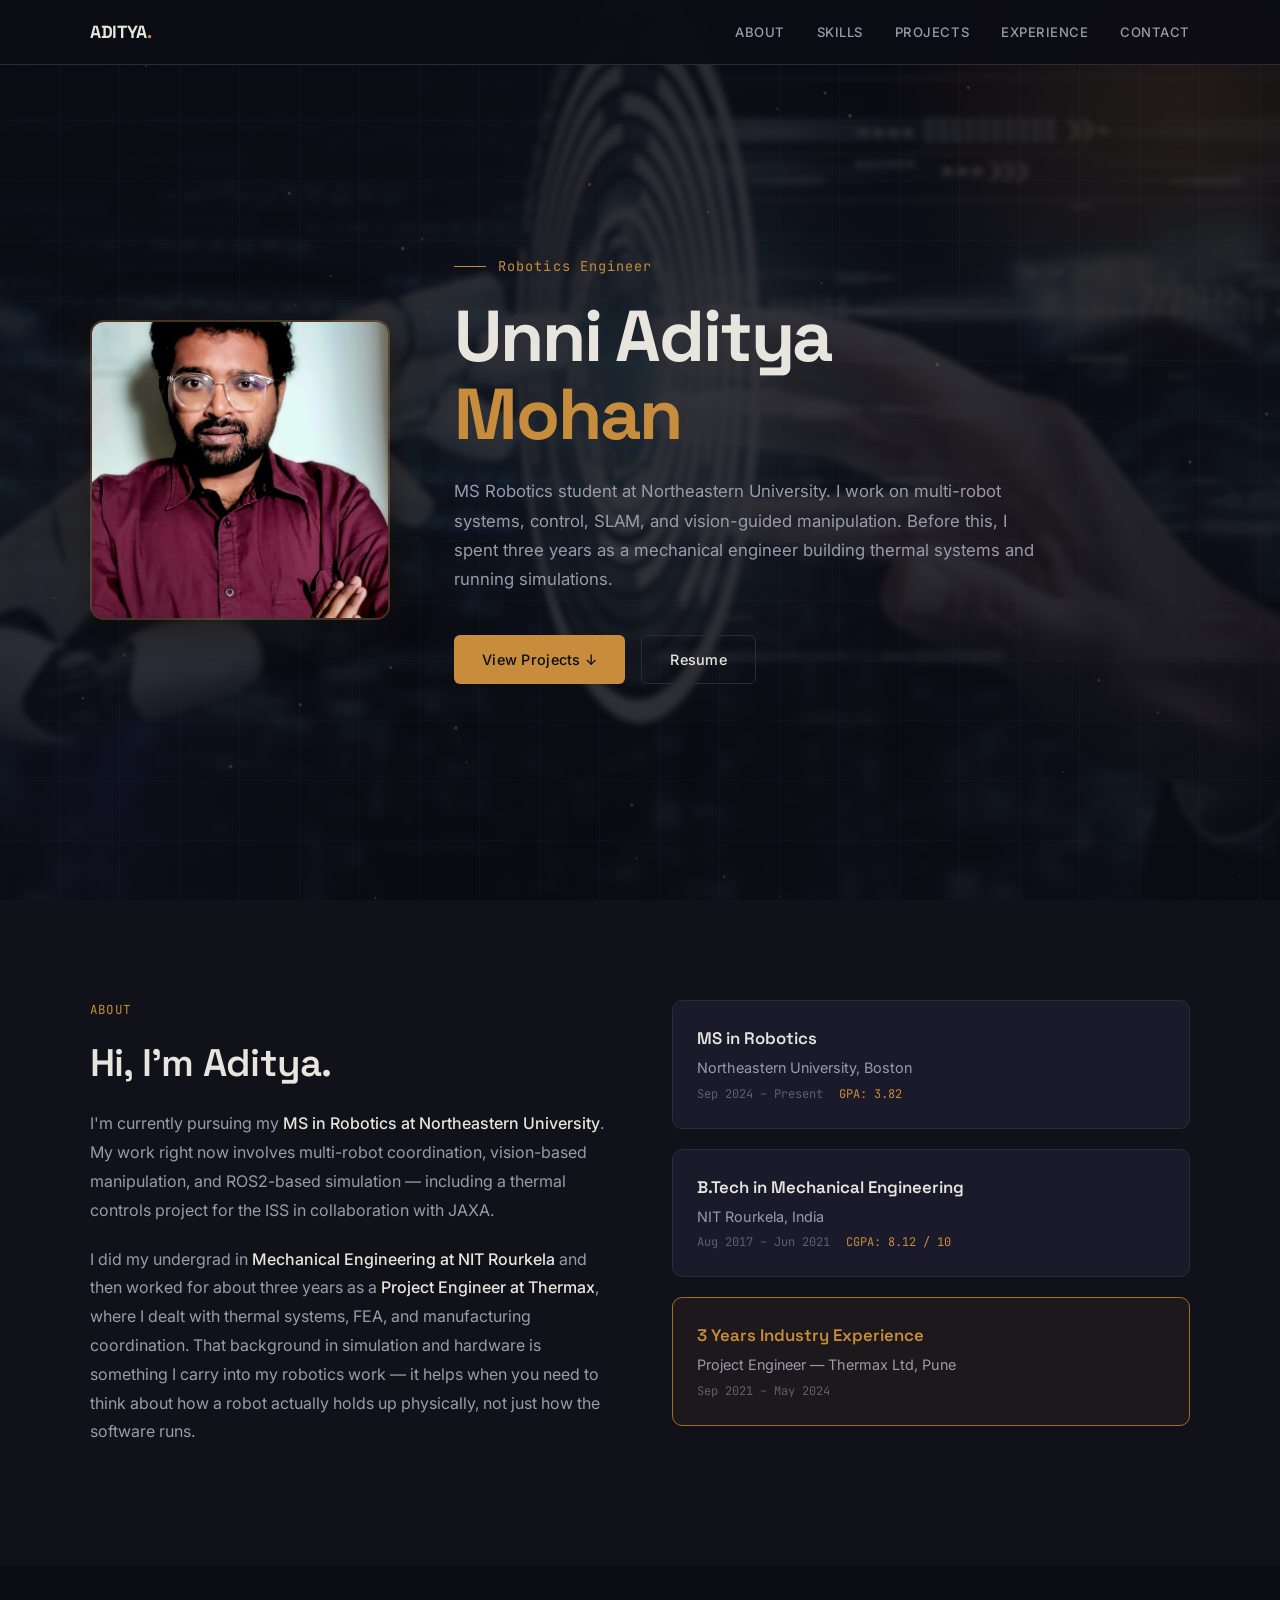
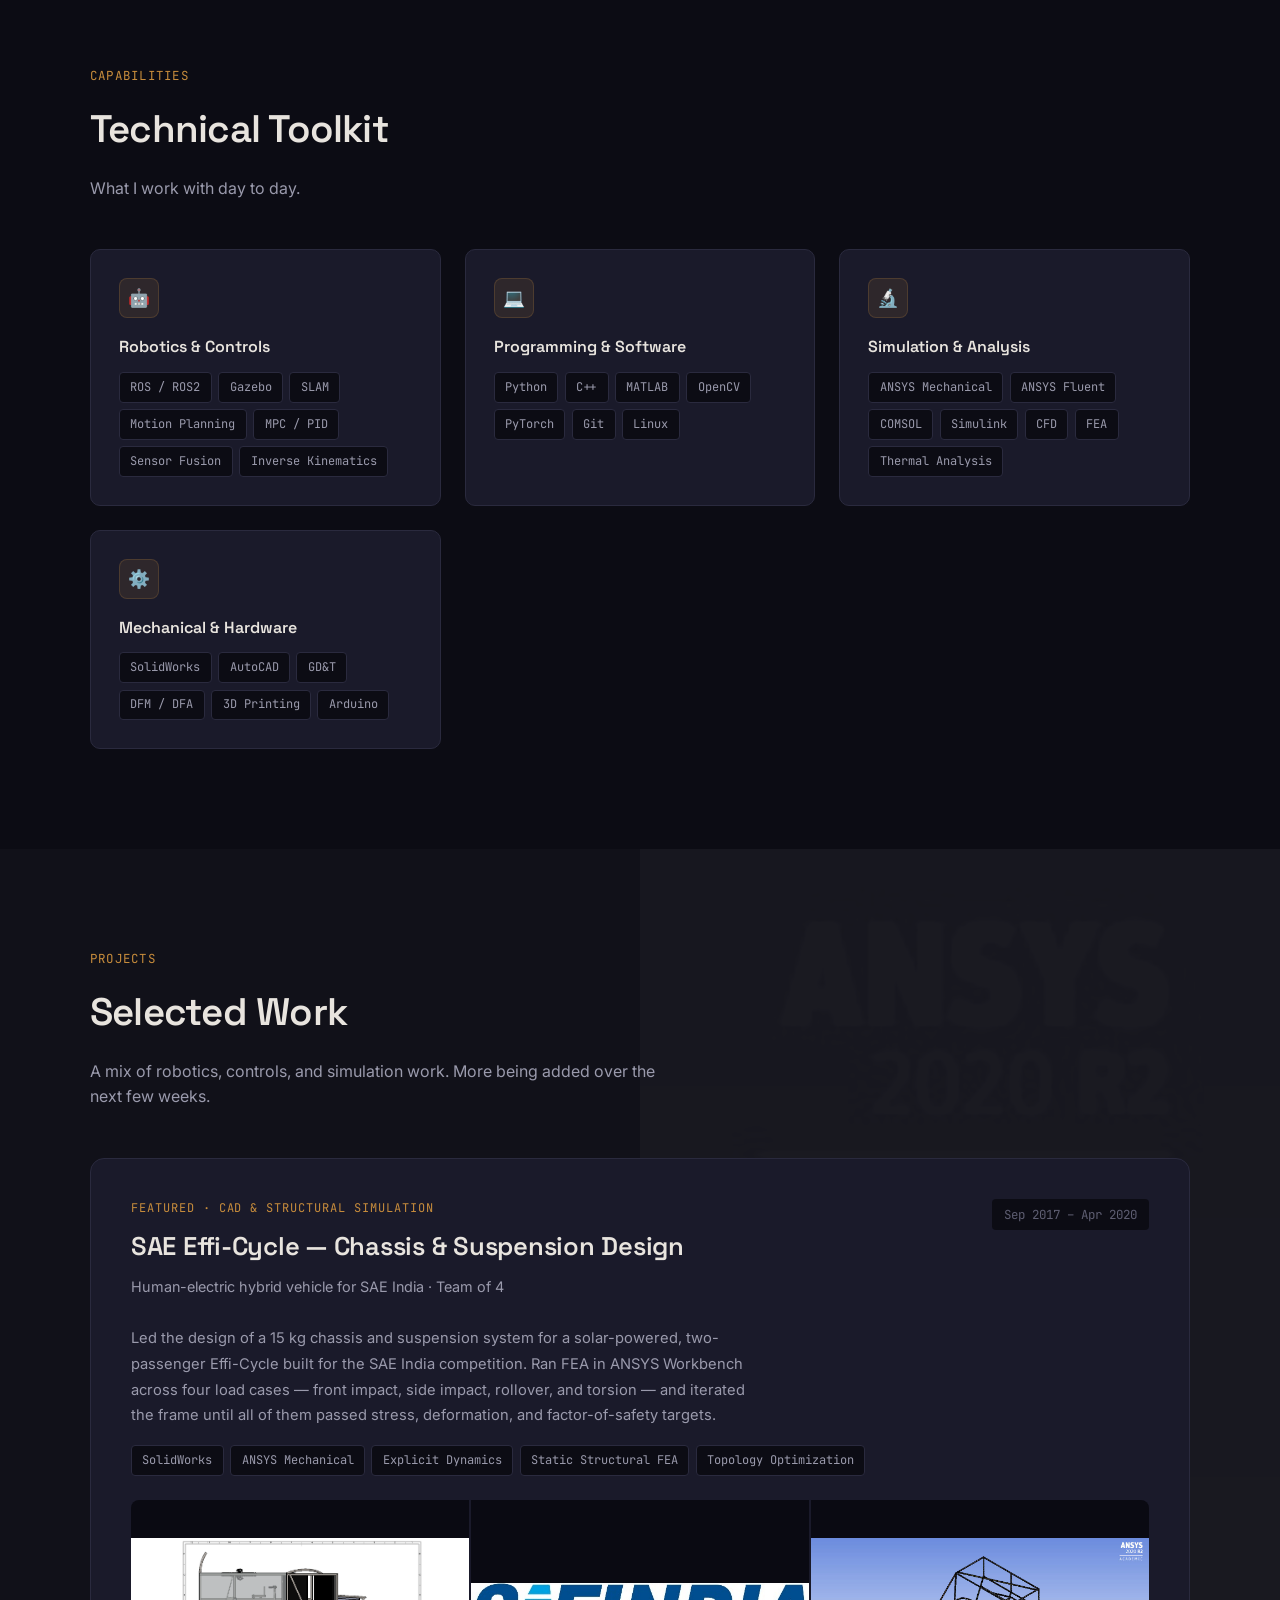
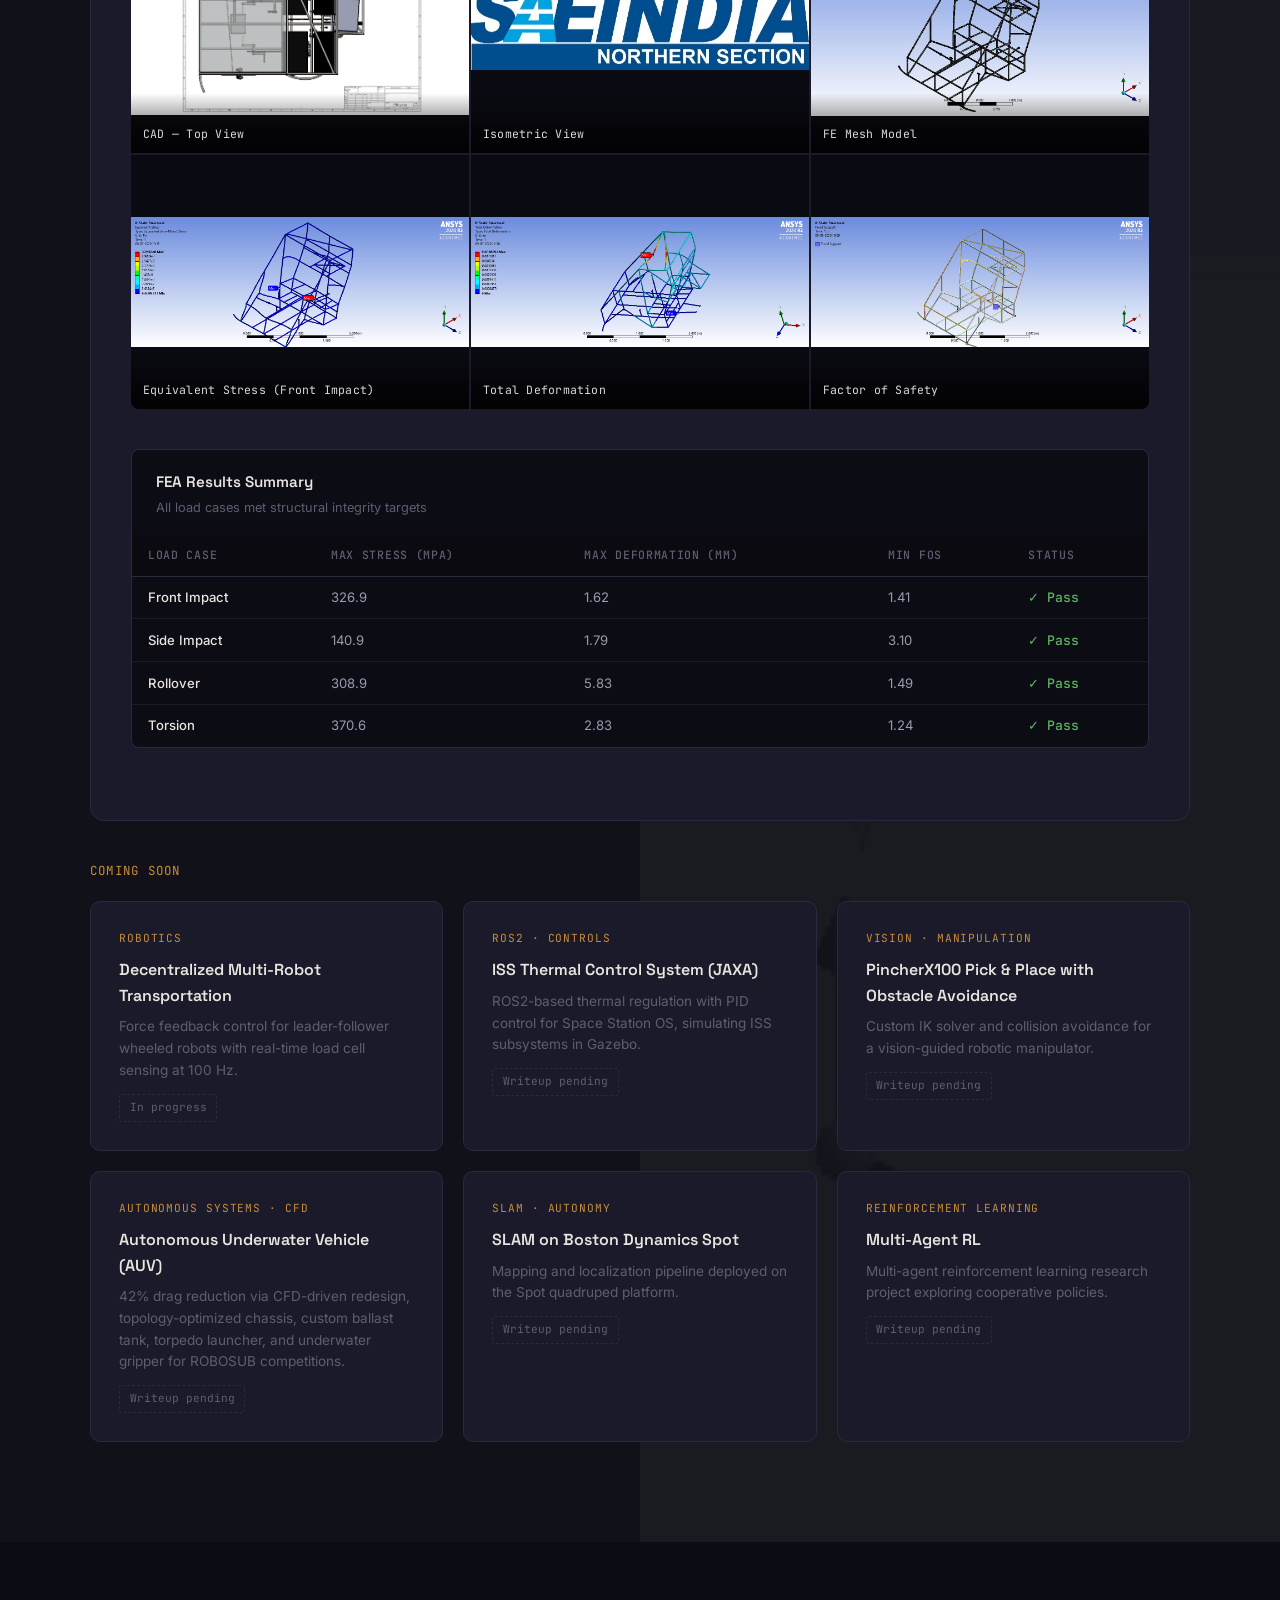
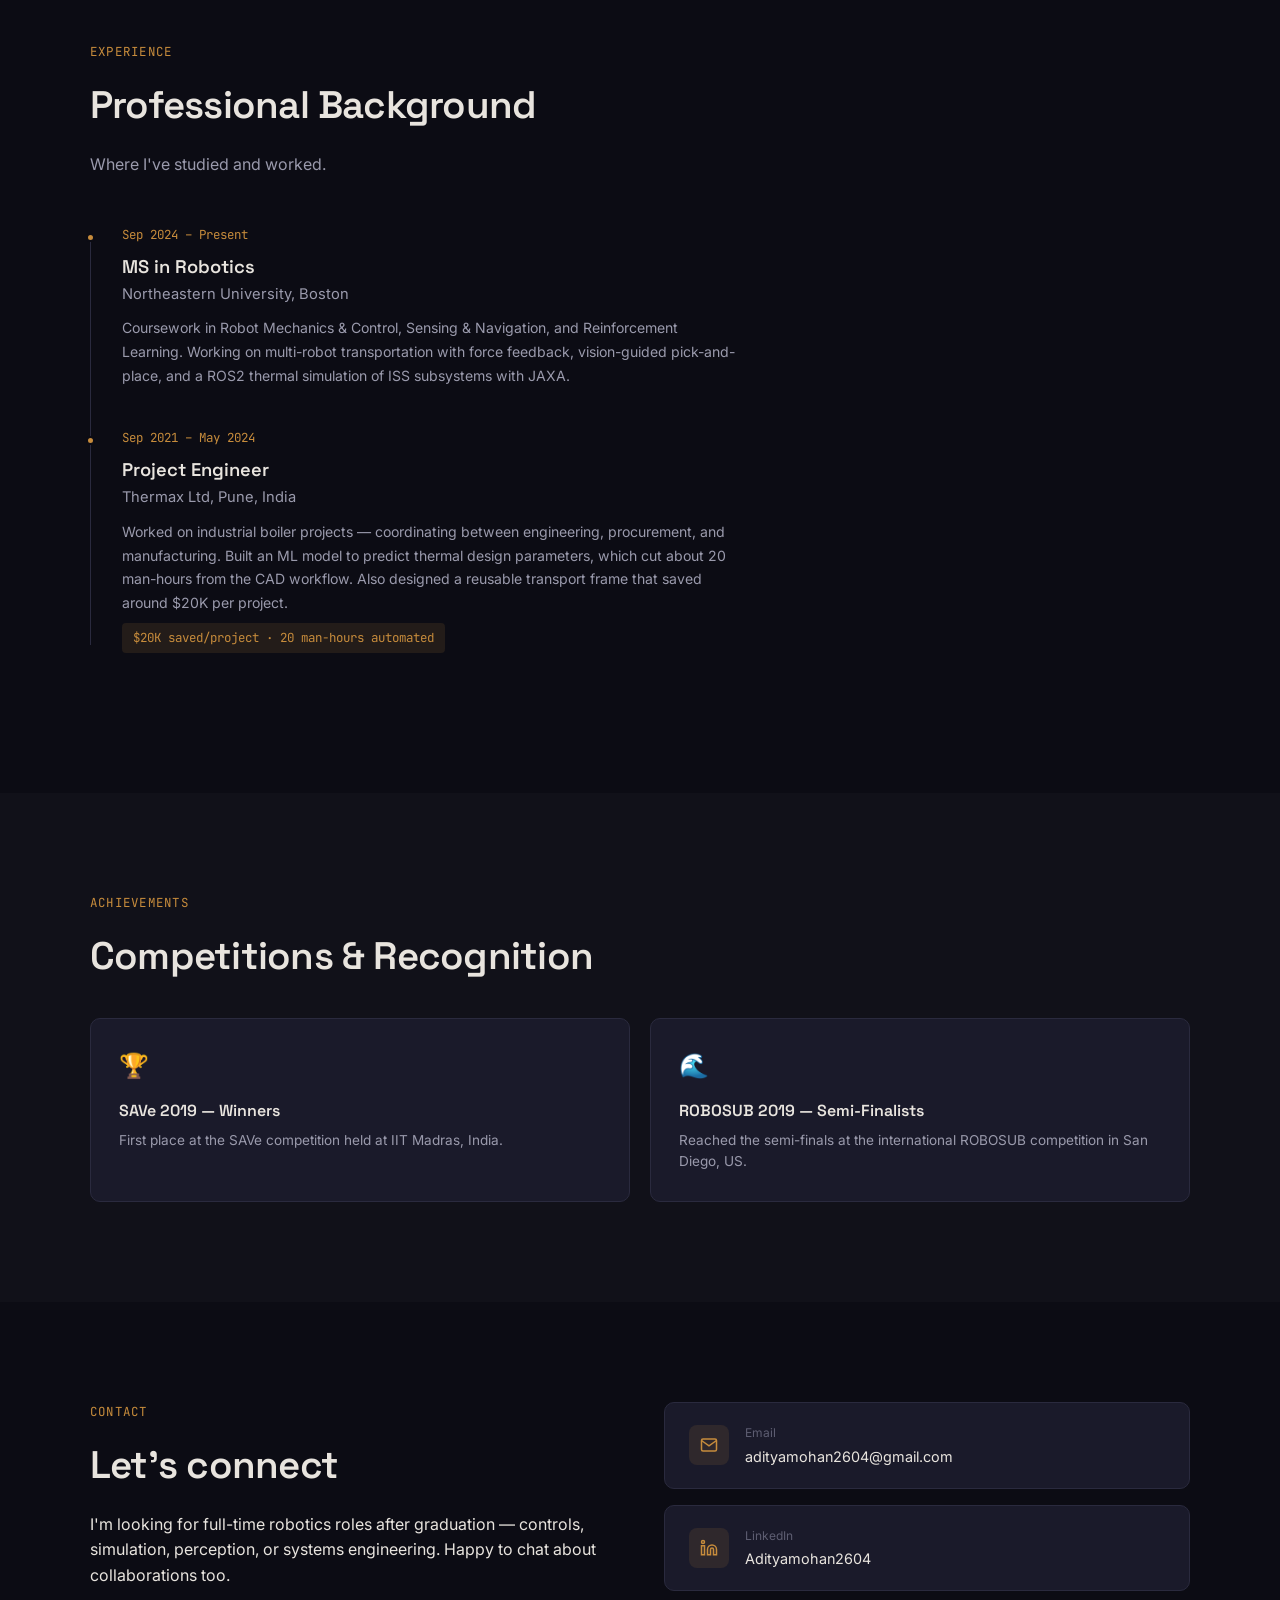
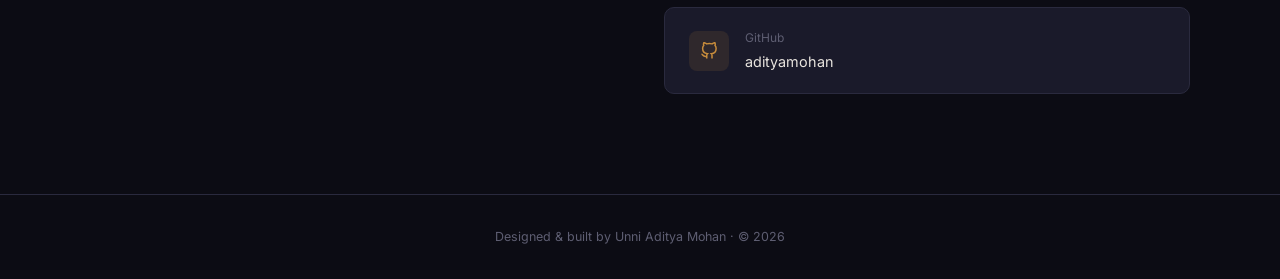
==== index.html @ 5df060f2 "Fix hero layout - pic left, bigger, brighter bg" ====
<!DOCTYPE html>
<html lang="en">
<head>
  <meta charset="UTF-8">
  <meta name="viewport" content="width=device-width, initial-scale=1.0">
  <title>Unni Aditya Mohan — Mechanical & Robotics Engineer</title>
  <meta name="description" content="Portfolio of Unni Aditya Mohan — Robotics Engineer, MS Robotics at Northeastern University. Multi-robot systems, ROS2, SLAM, controls, vision-guided manipulation, with a strong mechanical simulation background.">
  <link rel="preconnect" href="https://fonts.googleapis.com">
  <link rel="preconnect" href="https://fonts.gstatic.com" crossorigin>
  <link href="https://fonts.googleapis.com/css2?family=Space+Grotesk:wght@400;500;600;700&family=Inter:wght@300;400;500;600&family=JetBrains+Mono:wght@400;500&display=swap" rel="stylesheet">
  <style>
    *, *::before, *::after { margin: 0; padding: 0; box-sizing: border-box; }

    :root {
      --bg-deep:    #0c0c14;
      --bg-surface: #111119;
      --bg-card:    #1a1a2a;
      --bg-card-hover: #21213a;
      --accent:     #c78c3c;
      --accent-dim: #a06e28;
      --accent-glow: rgba(199, 140, 60, 0.12);
      --accent-soft: rgba(199, 140, 60, 0.06);
      --text-primary: #e8e4de;
      --text-secondary: #9a9aac;
      --text-muted:  #5e5e72;
      --border:      #2a2a3e;
      --font-display: 'Space Grotesk', sans-serif;
      --font-body:    'Inter', sans-serif;
      --font-mono:    'JetBrains Mono', monospace;
    }

    html { scroll-behavior: smooth; }
    body {
      font-family: var(--font-body);
      background: var(--bg-deep);
      color: var(--text-primary);
      line-height: 1.6;
      -webkit-font-smoothing: antialiased;
    }

    a { color: var(--accent); text-decoration: none; transition: color 0.2s; }
    a:hover { color: #dba04e; }
    ::selection { background: var(--accent); color: var(--bg-deep); }

    /* ── Nav ── */
    nav {
      position: fixed; top: 0; left: 0; right: 0; z-index: 100;
      background: rgba(12, 12, 20, 0.88);
      backdrop-filter: blur(20px); -webkit-backdrop-filter: blur(20px);
      border-bottom: 1px solid var(--border);
      padding: 0 2rem;
    }
    .nav-inner {
      max-width: 1100px; margin: 0 auto;
      display: flex; justify-content: space-between; align-items: center;
      height: 64px;
    }
    .nav-logo {
      font-family: var(--font-display); font-weight: 700; font-size: 1.1rem;
      color: var(--text-primary); letter-spacing: -0.02em;
    }
    .nav-logo span { color: var(--accent); }
    .nav-links { display: flex; gap: 2rem; list-style: none; }
    .nav-links a {
      font-size: 0.82rem; font-weight: 500; color: var(--text-secondary);
      letter-spacing: 0.04em; text-transform: uppercase; transition: color 0.2s;
    }
    .nav-links a:hover { color: var(--accent); }
    .hamburger {
      display: none; background: none; border: none; cursor: pointer;
      flex-direction: column; gap: 5px; padding: 4px;
    }
    .hamburger span {
      display: block; width: 22px; height: 2px; background: var(--text-primary); transition: all 0.3s;
    }

    /* ── Hero ── */
    .hero {
      min-height: 100vh; display: flex; align-items: center;
      padding: 120px 2rem 80px; position: relative; overflow: hidden;
    }
    /* Blurred background image */
    .hero-bg {
      position: absolute; inset: -20px; z-index: 0;
      background: url('assets/images/background/bg_image.jpg') center / cover no-repeat;
      opacity: 0.5;
      filter: blur(3px) saturate(0.6) brightness(0.8);
      pointer-events: none;
      transform: scale(1.05);
    }
    /* Dark overlay for text readability */
    .hero-overlay {
      position: absolute; inset: 0; z-index: 0;
      background: linear-gradient(135deg, rgba(12,12,20,0.82) 0%, rgba(12,12,20,0.6) 50%, rgba(12,12,20,0.8) 100%);
      pointer-events: none;
    }
    /* Blueprint grid overlay */
    .hero::before {
      content: '';
      position: absolute; inset: 0; z-index: 1;
      background:
        repeating-linear-gradient(0deg, transparent, transparent 59px, rgba(42,42,62,0.15) 59px, rgba(42,42,62,0.15) 60px),
        repeating-linear-gradient(90deg, transparent, transparent 59px, rgba(42,42,62,0.15) 59px, rgba(42,42,62,0.15) 60px);
      pointer-events: none;
    }
    /* Warm glow top-right */
    .hero::after {
      content: '';
      position: absolute; top: -200px; right: -200px; z-index: 1;
      width: 600px; height: 600px;
      background: radial-gradient(circle, var(--accent-glow) 0%, transparent 70%);
      pointer-events: none;
    }
    /* Second glow bottom-left */
    .hero-glow-2 {
      position: absolute; bottom: -150px; left: -150px; z-index: 1;
      width: 500px; height: 500px;
      background: radial-gradient(circle, rgba(60,80,199,0.06) 0%, transparent 70%);
      pointer-events: none;
    }
    /* Floating particles canvas */
    #hero-particles {
      position: absolute; inset: 0; z-index: 1; pointer-events: none;
    }
    .hero-inner {
      max-width: 1100px; margin: 0 auto; position: relative; z-index: 2;
      display: flex; align-items: center; justify-content: space-between; gap: 4rem;
      width: 100%; flex-direction: row-reverse;
    }
    .hero-content { flex: 1; }
    .hero-pic {
      width:300px; height: 300px; border-radius: 14px; overflow: hidden;
      border: 2px solid rgba(199,140,60,0.3); flex-shrink: 0;
      box-shadow: 0 12px 40px rgba(0,0,0,0.4), 0 0 60px rgba(199,140,60,0.08);
    }
    .hero-pic img { width: 100%; height: 100%; object-fit: cover; display: block; }
    .hero-eyebrow {
      font-family: var(--font-mono); font-size: 0.85rem; color: var(--accent);
      letter-spacing: 0.08em; margin-bottom: 1.25rem;
      display: flex; align-items: center; gap: 0.75rem;
    }
    .hero-eyebrow::before {
      content: ''; display: block; width: 32px; height: 1px; background: var(--accent);
    }
    .hero h1 {
      font-family: var(--font-display); font-size: clamp(2.8rem, 6vw, 4.5rem);
      font-weight: 700; line-height: 1.08; letter-spacing: -0.03em; margin-bottom: 1.5rem;
    }
    .hero h1 .accent { color: var(--accent); }
    .hero-desc {
      font-size: 1.05rem; color: var(--text-secondary); max-width: 580px;
      line-height: 1.75; margin-bottom: 2.5rem;
    }
    .hero-ctas { display: flex; gap: 1rem; flex-wrap: wrap; }
    .btn {
      display: inline-flex; align-items: center; gap: 0.5rem;
      padding: 0.75rem 1.75rem; border-radius: 6px;
      font-family: var(--font-body); font-size: 0.9rem; font-weight: 500;
      letter-spacing: 0.02em; cursor: pointer; transition: all 0.25s; border: none;
    }
    .btn-primary { background: var(--accent); color: var(--bg-deep); }
    .btn-primary:hover { background: #dba04e; color: var(--bg-deep); transform: translateY(-1px); }
    .btn-outline { background: transparent; color: var(--text-primary); border: 1px solid var(--border); }
    .btn-outline:hover { border-color: var(--accent); color: var(--accent); }

    /* ── Sections ── */
    section { padding: 100px 2rem; }
    .section-inner { max-width: 1100px; margin: 0 auto; }
    .section-label {
      font-family: var(--font-mono); font-size: 0.78rem; color: var(--accent);
      letter-spacing: 0.1em; text-transform: uppercase; margin-bottom: 0.75rem;
    }
    .section-title {
      font-family: var(--font-display); font-size: clamp(1.8rem, 4vw, 2.4rem);
      font-weight: 600; letter-spacing: -0.02em; margin-bottom: 1rem;
    }
    .section-desc { color: var(--text-secondary); max-width: 600px; margin-bottom: 3rem; }

    /* ── About ── */
    #about { background: var(--bg-surface); }
    .about-grid { display: grid; grid-template-columns: 1fr 1fr; gap: 4rem; align-items: start; }
    .about-text p { color: var(--text-secondary); margin-bottom: 1.25rem; line-height: 1.8; }
    .about-text p strong { color: var(--text-primary); font-weight: 500; }
    .edu-cards { display: flex; flex-direction: column; gap: 1.25rem; }
    .edu-card {
      background: var(--bg-card); border: 1px solid var(--border);
      border-radius: 10px; padding: 1.5rem; transition: border-color 0.3s;
    }
    .edu-card:hover { border-color: var(--accent-dim); }
    .edu-degree { font-family: var(--font-display); font-weight: 600; font-size: 1.05rem; margin-bottom: 0.25rem; }
    .edu-school { color: var(--text-secondary); font-size: 0.9rem; margin-bottom: 0.35rem; }
    .edu-meta {
      font-family: var(--font-mono); font-size: 0.75rem; color: var(--text-muted);
      display: flex; gap: 1rem;
    }
    .edu-meta .gpa { color: var(--accent); }

    /* ── Skills ── */
    .skills-grid { display: grid; grid-template-columns: repeat(auto-fit, minmax(280px, 1fr)); gap: 1.5rem; }
    .skill-category {
      background: var(--bg-card); border: 1px solid var(--border);
      border-radius: 10px; padding: 1.75rem; transition: border-color 0.3s;
    }
    .skill-category:hover { border-color: var(--accent-dim); }
    .skill-icon {
      width: 40px; height: 40px; border-radius: 8px;
      background: var(--accent-glow); border: 1px solid rgba(199,140,60,0.2);
      display: flex; align-items: center; justify-content: center;
      margin-bottom: 1rem; font-size: 1.1rem;
    }
    .skill-cat-title { font-family: var(--font-display); font-weight: 600; font-size: 1rem; margin-bottom: 0.75rem; }
    .skill-tags { display: flex; flex-wrap: wrap; gap: 0.4rem; }
    .skill-tag {
      font-size: 0.75rem; padding: 0.3rem 0.65rem; border-radius: 4px;
      background: var(--bg-deep); color: var(--text-secondary);
      border: 1px solid var(--border); font-family: var(--font-mono);
    }

    /* ── Projects ── */
    #projects { background: var(--bg-surface); position: relative; overflow: hidden; }
    #projects::before {
      content: '';
      position: absolute; top: 0; right: 0; bottom: 0; left: 50%;
      background: url('assets/images/effi-cycle/stress.png') right center / cover no-repeat;
      opacity: 0.035; filter: saturate(0) brightness(1.3);
      pointer-events: none;
    }
    #projects .section-inner { position: relative; z-index: 1; }

    .featured-project {
      background: var(--bg-card); border: 1px solid var(--border);
      border-radius: 14px; overflow: hidden; margin-bottom: 2rem;
    }
    .featured-header {
      padding: 2.5rem 2.5rem 0;
      display: flex; justify-content: space-between; align-items: flex-start; flex-wrap: wrap; gap: 1rem;
    }
    .featured-label {
      font-family: var(--font-mono); font-size: 0.75rem; color: var(--accent);
      letter-spacing: 0.08em; text-transform: uppercase; margin-bottom: 0.5rem;
    }
    .featured-title {
      font-family: var(--font-display); font-size: 1.6rem; font-weight: 600;
      letter-spacing: -0.01em; margin-bottom: 0.5rem;
    }
    .featured-subtitle { color: var(--text-secondary); font-size: 0.9rem; margin-bottom: 0.75rem; }
    .featured-date {
      font-family: var(--font-mono); font-size: 0.78rem; color: var(--text-muted);
      background: var(--bg-deep); padding: 0.35rem 0.75rem; border-radius: 4px;
      white-space: nowrap; height: fit-content;
    }
    .featured-desc {
      padding: 1rem 2.5rem; color: var(--text-secondary); font-size: 0.92rem; line-height: 1.75;
      max-width: 700px;
    }
    .featured-tech { padding: 0 2.5rem 1.5rem; display: flex; flex-wrap: wrap; gap: 0.4rem; }

    .project-gallery {
      display: grid; grid-template-columns: repeat(3, 1fr); gap: 2px;
      margin: 0 2.5rem 2.5rem; border-radius: 8px; overflow: hidden;
    }
    .gallery-item {
      position: relative; overflow: hidden; aspect-ratio: 4/3;
      cursor: pointer; background: #0a0a12;
    }
    .gallery-item img {
      width: 100%; height: 100%; object-fit: contain; background: #0a0a12;
      transition: transform 0.3s;
    }
    .gallery-item:hover img { transform: scale(1.03); }
    .gallery-caption {
      position: absolute; bottom: 0; left: 0; right: 0;
      background: linear-gradient(transparent, rgba(0,0,0,0.85));
      padding: 2rem 0.75rem 0.6rem;
      font-size: 0.72rem; color: rgba(255,255,255,0.85);
      font-family: var(--font-mono); letter-spacing: 0.02em;
    }

    .results-section {
      margin: 0 2.5rem 2.5rem;
      background: var(--bg-deep); border-radius: 8px; overflow: hidden;
      border: 1px solid var(--border);
    }
    .results-title { padding: 1.25rem 1.5rem 0; font-family: var(--font-display); font-size: 0.95rem; font-weight: 600; }
    .results-subtitle { padding: 0.25rem 1.5rem 1rem; font-size: 0.8rem; color: var(--text-muted); }
    .results-table { width: 100%; border-collapse: collapse; font-size: 0.82rem; }
    .results-table th {
      text-align: left; padding: 0.7rem 1rem;
      font-family: var(--font-mono); font-weight: 500; font-size: 0.72rem;
      color: var(--text-muted); text-transform: uppercase; letter-spacing: 0.06em;
      border-bottom: 1px solid var(--border); background: rgba(0,0,0,0.2);
    }
    .results-table td { padding: 0.65rem 1rem; border-bottom: 1px solid rgba(42,42,62,0.5); color: var(--text-secondary); }
    .results-table tr:last-child td { border-bottom: none; }
    .results-table td:first-child { color: var(--text-primary); font-weight: 500; }
    .pass { color: #5cb85c; font-family: var(--font-mono); font-weight: 500; }

    /* Video embed */
    .project-video {
      margin: 0 2.5rem 1.5rem; border-radius: 8px; overflow: hidden;
      background: #0a0a12; border: 1px solid var(--border);
    }
    .project-video video,
    .project-video iframe {
      width: 100%; display: block; aspect-ratio: 16/9; border: none;
    }

    /* Project links bar */
    .project-actions {
      padding: 0 2.5rem 2rem; display: flex; gap: 0.75rem; flex-wrap: wrap;
    }
    .project-link {
      font-size: 0.82rem; font-weight: 500; color: var(--text-secondary);
      display: inline-flex; align-items: center; gap: 0.4rem;
      padding: 0.5rem 1rem; border-radius: 6px;
      border: 1px solid var(--border); transition: all 0.2s;
    }
    .project-link:hover { border-color: var(--accent); color: var(--accent); }
    .project-link svg { width: 15px; height: 15px; stroke: currentColor; fill: none; stroke-width: 2; }

    /* Upcoming */
    .upcoming-grid { display: grid; grid-template-columns: repeat(auto-fill, minmax(320px, 1fr)); gap: 1.25rem; }
    .upcoming-card {
      background: var(--bg-card); border: 1px solid var(--border);
      border-radius: 10px; padding: 1.75rem; transition: border-color 0.3s;
    }
    .upcoming-card:hover { border-color: var(--accent-dim); }
    .upcoming-type {
      font-family: var(--font-mono); font-size: 0.7rem; color: var(--accent);
      text-transform: uppercase; letter-spacing: 0.08em; margin-bottom: 0.6rem;
    }
    .upcoming-title { font-family: var(--font-display); font-weight: 600; font-size: 1rem; margin-bottom: 0.5rem; }
    .upcoming-desc { font-size: 0.85rem; color: var(--text-muted); line-height: 1.6; }
    .upcoming-status {
      display: inline-block; margin-top: 0.75rem;
      font-family: var(--font-mono); font-size: 0.7rem;
      padding: 0.25rem 0.6rem; border-radius: 3px;
      border: 1px dashed var(--border); color: var(--text-muted);
    }

    /* ── Experience ── */
    .timeline { position: relative; padding-left: 2rem; }
    .timeline::before {
      content: ''; position: absolute; left: 0; top: 8px; bottom: 8px;
      width: 1px; background: var(--border);
    }
    .timeline-item { margin-bottom: 2.5rem; position: relative; }
    .timeline-item::before {
      content: ''; position: absolute; left: -2rem; top: 8px;
      width: 9px; height: 9px; border-radius: 50%;
      background: var(--accent); border: 2px solid var(--bg-deep);
      transform: translateX(-4px);
    }
    .timeline-date { font-family: var(--font-mono); font-size: 0.78rem; color: var(--accent); margin-bottom: 0.4rem; }
    .timeline-role { font-family: var(--font-display); font-weight: 600; font-size: 1.15rem; margin-bottom: 0.15rem; }
    .timeline-company { color: var(--text-secondary); font-size: 0.92rem; margin-bottom: 0.6rem; }
    .timeline-desc { color: var(--text-secondary); font-size: 0.88rem; line-height: 1.7; max-width: 620px; }
    .timeline-highlight {
      display: inline-block; margin-top: 0.5rem;
      font-family: var(--font-mono); font-size: 0.78rem; color: var(--accent);
      background: var(--accent-glow); padding: 0.3rem 0.7rem; border-radius: 4px;
    }

    /* ── Achievements ── */
    #achievements { background: var(--bg-surface); }
    .achieve-grid { display: grid; grid-template-columns: repeat(auto-fit, minmax(280px, 1fr)); gap: 1.25rem; }
    .achieve-card {
      background: var(--bg-card); border: 1px solid var(--border);
      border-radius: 10px; padding: 1.75rem; transition: border-color 0.3s;
    }
    .achieve-card:hover { border-color: var(--accent-dim); }
    .achieve-icon { font-size: 1.5rem; margin-bottom: 0.75rem; }
    .achieve-title { font-family: var(--font-display); font-weight: 600; font-size: 1rem; margin-bottom: 0.4rem; }
    .achieve-desc { font-size: 0.85rem; color: var(--text-secondary); line-height: 1.6; }

    /* ── Contact ── */
    #contact { background: var(--bg-deep); }
    .contact-grid { display: grid; grid-template-columns: 1fr 1fr; gap: 3rem; }
    .contact-text p { color: var(--text-secondary); margin-bottom: 1.5rem; line-height: 1.8; }
    .contact-links { display: flex; flex-direction: column; gap: 1rem; }
    .contact-item {
      display: flex; align-items: center; gap: 1rem;
      padding: 1.25rem 1.5rem; border-radius: 10px;
      background: var(--bg-card); border: 1px solid var(--border); transition: border-color 0.3s;
    }
    .contact-item:hover { border-color: var(--accent-dim); }
    .contact-icon {
      width: 40px; height: 40px; border-radius: 8px;
      background: var(--accent-glow); display: flex; align-items: center;
      justify-content: center; flex-shrink: 0;
    }
    .contact-icon svg { width: 18px; height: 18px; stroke: var(--accent); fill: none; stroke-width: 2; }
    .contact-item-label { font-size: 0.75rem; color: var(--text-muted); margin-bottom: 0.15rem; }
    .contact-item-value { font-size: 0.9rem; color: var(--text-primary); }

    footer {
      padding: 2rem; text-align: center; border-top: 1px solid var(--border);
      font-size: 0.78rem; color: var(--text-muted);
    }

    /* ── Responsive ── */
    @media (max-width: 768px) {
      .nav-links { display: none; }
      .hamburger { display: flex; }
      .nav-links.open {
        display: flex; flex-direction: column;
        position: absolute; top: 64px; left: 0; right: 0;
        background: rgba(12, 12, 20, 0.97); padding: 1.5rem 2rem;
        border-bottom: 1px solid var(--border); gap: 1.25rem;
      }
      .hero-inner { flex-direction: column; text-align: center; gap: 2rem; }
      .hero-pic { width: 180px; height: 180px; }
      .hero-eyebrow { justify-content: center; }
      .hero-ctas { justify-content: center; }
      .about-grid { grid-template-columns: 1fr; gap: 2.5rem; }
      .contact-grid { grid-template-columns: 1fr; }
      .project-gallery { grid-template-columns: 1fr 1fr; margin: 0 1.25rem 1.25rem; }
      .featured-header { padding: 1.5rem 1.5rem 0; }
      .featured-desc { padding: 1rem 1.5rem; }
      .featured-tech { padding: 0 1.5rem 1.25rem; }
      .results-section { margin: 0 1.25rem 1.25rem; }
      .project-video { margin: 0 1.25rem 1.25rem; }
      .project-actions { padding: 0 1.25rem 1.5rem; }
      section { padding: 60px 1.25rem; }
      .hero { padding: 100px 1.25rem 60px; }
      .results-table { font-size: 0.75rem; }
      .results-table th, .results-table td { padding: 0.5rem 0.6rem; }
    }

    .reveal {
      opacity: 0; transform: translateY(20px);
      transition: opacity 0.5s ease, transform 0.5s ease;
    }
    .reveal.visible { opacity: 1; transform: translateY(0); }
  </style>
</head>
<body>

<!-- ════════════════════════════════════════════ NAV ════════════════════════════════════════════ -->
<nav>
  <div class="nav-inner">
    <a class="nav-logo" href="#">ADITYA<span>.</span></a>
    <button class="hamburger" onclick="document.querySelector('.nav-links').classList.toggle('open')" aria-label="Menu">
      <span></span><span></span><span></span>
    </button>
    <ul class="nav-links">
      <li><a href="#about">About</a></li>
      <li><a href="#skills">Skills</a></li>
      <li><a href="#projects">Projects</a></li>
      <li><a href="#experience">Experience</a></li>
      <li><a href="#contact">Contact</a></li>
    </ul>
  </div>
</nav>

<!-- ════════════════════════════════════════════ HERO ════════════════════════════════════════════ -->
<section class="hero">
  <div class="hero-bg"></div>
  <div class="hero-overlay"></div>
  <div class="hero-glow-2"></div>
  <canvas id="hero-particles"></canvas>
  <div class="hero-inner">
    <div class="hero-content">
      <div class="hero-eyebrow">Robotics Engineer</div>
      <h1>Unni Aditya<br><span class="accent">Mohan</span></h1>
      <p class="hero-desc">
        MS Robotics student at Northeastern University. I work on multi-robot systems,
        control, SLAM, and vision-guided manipulation. Before this, I spent three years
        as a mechanical engineer building thermal systems and running simulations.
      </p>
      <div class="hero-ctas">
        <a href="#projects" class="btn btn-primary">View Projects &darr;</a>
        <a href="resume.pdf" class="btn btn-outline" target="_blank">Resume</a>
      </div>
    </div>
    <div class="hero-pic">
      <img src="assets/images/background/profile_pic.jpg" alt="Unni Aditya Mohan">
    </div>
  </div>
</section>

<!-- ════════════════════════════════════════════ ABOUT ════════════════════════════════════════════ -->
<section id="about">
  <div class="section-inner">
    <div class="about-grid">
      <div class="about-text reveal">
        <div class="section-label">About</div>
        <div class="section-title">Hi, I'm Aditya.</div>
        <p>
          I'm currently pursuing my <strong>MS in Robotics at Northeastern University</strong>.
          My work right now involves multi-robot coordination, vision-based manipulation,
          and ROS2-based simulation — including a thermal controls project for the ISS
          in collaboration with JAXA.
        </p>
        <p>
          I did my undergrad in <strong>Mechanical Engineering at NIT Rourkela</strong>
          and then worked for about three years as a <strong>Project Engineer at Thermax</strong>,
          where I dealt with thermal systems, FEA, and manufacturing coordination. That
          background in simulation and hardware is something I carry into my robotics work —
          it helps when you need to think about how a robot actually holds up physically,
          not just how the software runs.
        </p>
      </div>
      <div class="edu-cards reveal">
        <div class="edu-card">
          <div class="edu-degree">MS in Robotics</div>
          <div class="edu-school">Northeastern University, Boston</div>
          <div class="edu-meta">
            <span>Sep 2024 &ndash; Present</span>
            <span class="gpa">GPA: 3.82</span>
          </div>
        </div>
        <div class="edu-card">
          <div class="edu-degree">B.Tech in Mechanical Engineering</div>
          <div class="edu-school">NIT Rourkela, India</div>
          <div class="edu-meta">
            <span>Aug 2017 &ndash; Jun 2021</span>
            <span class="gpa">CGPA: 8.12 / 10</span>
          </div>
        </div>
        <div class="edu-card" style="border-color: var(--accent-dim); background: var(--accent-soft);">
          <div class="edu-degree" style="color: var(--accent);">3 Years Industry Experience</div>
          <div class="edu-school">Project Engineer &mdash; Thermax Ltd, Pune</div>
          <div class="edu-meta"><span>Sep 2021 &ndash; May 2024</span></div>
        </div>
      </div>
    </div>
  </div>
</section>

<!-- ════════════════════════════════════════════ SKILLS ════════════════════════════════════════════ -->
<section id="skills">
  <div class="section-inner">
    <div class="section-label reveal">Capabilities</div>
    <div class="section-title reveal">Technical Toolkit</div>
    <p class="section-desc reveal">What I work with day to day.</p>
    <div class="skills-grid">
      <div class="skill-category reveal">
        <div class="skill-icon">🤖</div>
        <div class="skill-cat-title">Robotics &amp; Controls</div>
        <div class="skill-tags">
          <span class="skill-tag">ROS / ROS2</span>
          <span class="skill-tag">Gazebo</span>
          <span class="skill-tag">SLAM</span>
          <span class="skill-tag">Motion Planning</span>
          <span class="skill-tag">MPC / PID</span>
          <span class="skill-tag">Sensor Fusion</span>
          <span class="skill-tag">Inverse Kinematics</span>
        </div>
      </div>
      <div class="skill-category reveal">
        <div class="skill-icon">💻</div>
        <div class="skill-cat-title">Programming &amp; Software</div>
        <div class="skill-tags">
          <span class="skill-tag">Python</span>
          <span class="skill-tag">C++</span>
          <span class="skill-tag">MATLAB</span>
          <span class="skill-tag">OpenCV</span>
          <span class="skill-tag">PyTorch</span>
          <span class="skill-tag">Git</span>
          <span class="skill-tag">Linux</span>
        </div>
      </div>
      <div class="skill-category reveal">
        <div class="skill-icon">🔬</div>
        <div class="skill-cat-title">Simulation &amp; Analysis</div>
        <div class="skill-tags">
          <span class="skill-tag">ANSYS Mechanical</span>
          <span class="skill-tag">ANSYS Fluent</span>
          <span class="skill-tag">COMSOL</span>
          <span class="skill-tag">Simulink</span>
          <span class="skill-tag">CFD</span>
          <span class="skill-tag">FEA</span>
          <span class="skill-tag">Thermal Analysis</span>
        </div>
      </div>
      <div class="skill-category reveal">
        <div class="skill-icon">⚙️</div>
        <div class="skill-cat-title">Mechanical &amp; Hardware</div>
        <div class="skill-tags">
          <span class="skill-tag">SolidWorks</span>
          <span class="skill-tag">AutoCAD</span>
          <span class="skill-tag">GD&amp;T</span>
          <span class="skill-tag">DFM / DFA</span>
          <span class="skill-tag">3D Printing</span>
          <span class="skill-tag">Arduino</span>
        </div>
      </div>
    </div>
  </div>
</section>

<!-- ════════════════════════════════════════════ PROJECTS ════════════════════════════════════════════ -->
<section id="projects">
  <div class="section-inner">
    <div class="section-label reveal">Projects</div>
    <div class="section-title reveal">Selected Work</div>
    <p class="section-desc reveal">A mix of robotics, controls, and simulation work. More being added over the next few weeks.</p>

    <!-- ──── FEATURED: SAE Effi-Cycle ──── -->
    <div class="featured-project reveal">
      <div class="featured-header">
        <div>
          <div class="featured-label">Featured · CAD &amp; Structural Simulation</div>
          <div class="featured-title">SAE Effi-Cycle — Chassis &amp; Suspension Design</div>
          <div class="featured-subtitle">Human-electric hybrid vehicle for SAE India · Team of 4</div>
        </div>
        <div class="featured-date">Sep 2017 – Apr 2020</div>
      </div>
      <div class="featured-desc">
        Led the design of a 15 kg chassis and suspension system for a solar-powered, two-passenger
        Effi-Cycle built for the SAE India competition. Ran FEA in ANSYS Workbench across four load
        cases — front impact, side impact, rollover, and torsion — and iterated the frame until all
        of them passed stress, deformation, and factor-of-safety targets.
      </div>
      <div class="featured-tech">
        <span class="skill-tag">SolidWorks</span>
        <span class="skill-tag">ANSYS Mechanical</span>
        <span class="skill-tag">Explicit Dynamics</span>
        <span class="skill-tag">Static Structural FEA</span>
        <span class="skill-tag">Topology Optimization</span>
      </div>

      <!-- IMAGE GALLERY — uses relative paths from assets/ folder -->
      <div class="project-gallery">
        <div class="gallery-item">
          <img src="assets/images/effi-cycle/cad-topview.png" alt="CAD Top View" loading="lazy">
          <div class="gallery-caption">CAD — Top View</div>
        </div>
        <div class="gallery-item">
          <img src="assets/images/effi-cycle/isometric.jpg" alt="Isometric View" loading="lazy">
          <div class="gallery-caption">Isometric View</div>
        </div>
        <div class="gallery-item">
          <img src="assets/images/effi-cycle/mesh.png" alt="FE Mesh Model" loading="lazy">
          <div class="gallery-caption">FE Mesh Model</div>
        </div>
        <div class="gallery-item">
          <img src="assets/images/effi-cycle/stress.png" alt="Von Mises Stress" loading="lazy">
          <div class="gallery-caption">Equivalent Stress (Front Impact)</div>
        </div>
        <div class="gallery-item">
          <img src="assets/images/effi-cycle/deformation.png" alt="Total Deformation" loading="lazy">
          <div class="gallery-caption">Total Deformation</div>
        </div>
        <div class="gallery-item">
          <img src="assets/images/effi-cycle/fos.png" alt="Factor of Safety" loading="lazy">
          <div class="gallery-caption">Factor of Safety</div>
        </div>
      </div>

      <!-- FEA RESULTS TABLE -->
      <div class="results-section">
        <div class="results-title">FEA Results Summary</div>
        <div class="results-subtitle">All load cases met structural integrity targets</div>
        <table class="results-table">
          <thead>
            <tr><th>Load Case</th><th>Max Stress (MPa)</th><th>Max Deformation (mm)</th><th>Min FoS</th><th>Status</th></tr>
          </thead>
          <tbody>
            <tr><td>Front Impact</td><td>326.9</td><td>1.62</td><td>1.41</td><td><span class="pass">✓ Pass</span></td></tr>
            <tr><td>Side Impact</td><td>140.9</td><td>1.79</td><td>3.10</td><td><span class="pass">✓ Pass</span></td></tr>
            <tr><td>Rollover</td><td>308.9</td><td>5.83</td><td>1.49</td><td><span class="pass">✓ Pass</span></td></tr>
            <tr><td>Torsion</td><td>370.6</td><td>2.83</td><td>1.24</td><td><span class="pass">✓ Pass</span></td></tr>
          </tbody>
        </table>
      </div>

      <!--
        TO ADD A VIDEO: uncomment and replace the src
        <div class="project-video">
          <video controls preload="metadata" poster="assets/images/effi-cycle/thumbnail.jpg">
            <source src="assets/videos/effi-cycle-demo.mp4" type="video/mp4">
          </video>
        </div>

        TO EMBED A YOUTUBE VIDEO:
        <div class="project-video">
          <iframe src="https://www.youtube.com/embed/YOUR_VIDEO_ID" allowfullscreen></iframe>
        </div>
      -->

      <!-- REPO / EXTERNAL LINKS -->
      <div class="project-actions">
        <!--
        <a href="https://github.com/adityamohan/effi-cycle" class="project-link" target="_blank">
          <svg viewBox="0 0 24 24"><path d="M9 19c-5 1.5-5-2.5-7-3m14 6v-3.87a3.37 3.37 0 0 0-.94-2.61c3.14-.35 6.44-1.54 6.44-7A5.44 5.44 0 0 0 20 4.77 5.07 5.07 0 0 0 19.91 1S18.73.65 16 2.48a13.38 13.38 0 0 0-7 0C6.27.65 5.09 1 5.09 1A5.07 5.07 0 0 0 5 4.77a5.44 5.44 0 0 0-1.5 3.78c0 5.42 3.3 6.61 6.44 7A3.37 3.37 0 0 0 9 18.13V22"/></svg>
          GitHub Repo
        </a>
        -->
      </div>
    </div>

    <!-- ──── UPCOMING PROJECTS ──── -->
    <div style="margin-top: 2.5rem;">
      <div class="section-label reveal" style="margin-bottom: 1.25rem;">Coming Soon</div>
      <div class="upcoming-grid">
        <div class="upcoming-card reveal">
          <div class="upcoming-type">Robotics</div>
          <div class="upcoming-title">Decentralized Multi-Robot Transportation</div>
          <div class="upcoming-desc">Force feedback control for leader-follower wheeled robots with real-time load cell sensing at 100 Hz.</div>
          <div class="upcoming-status">In progress</div>
        </div>
        <div class="upcoming-card reveal">
          <div class="upcoming-type">ROS2 · Controls</div>
          <div class="upcoming-title">ISS Thermal Control System (JAXA)</div>
          <div class="upcoming-desc">ROS2-based thermal regulation with PID control for Space Station OS, simulating ISS subsystems in Gazebo.</div>
          <div class="upcoming-status">Writeup pending</div>
        </div>
        <div class="upcoming-card reveal">
          <div class="upcoming-type">Vision · Manipulation</div>
          <div class="upcoming-title">PincherX100 Pick &amp; Place with Obstacle Avoidance</div>
          <div class="upcoming-desc">Custom IK solver and collision avoidance for a vision-guided robotic manipulator.</div>
          <div class="upcoming-status">Writeup pending</div>
        </div>
        <div class="upcoming-card reveal">
          <div class="upcoming-type">Autonomous Systems · CFD</div>
          <div class="upcoming-title">Autonomous Underwater Vehicle (AUV)</div>
          <div class="upcoming-desc">42% drag reduction via CFD-driven redesign, topology-optimized chassis, custom ballast tank, torpedo launcher, and underwater gripper for ROBOSUB competitions.</div>
          <div class="upcoming-status">Writeup pending</div>
        </div>
        <div class="upcoming-card reveal">
          <div class="upcoming-type">SLAM · Autonomy</div>
          <div class="upcoming-title">SLAM on Boston Dynamics Spot</div>
          <div class="upcoming-desc">Mapping and localization pipeline deployed on the Spot quadruped platform.</div>
          <div class="upcoming-status">Writeup pending</div>
        </div>
        <div class="upcoming-card reveal">
          <div class="upcoming-type">Reinforcement Learning</div>
          <div class="upcoming-title">Multi-Agent RL</div>
          <div class="upcoming-desc">Multi-agent reinforcement learning research project exploring cooperative policies.</div>
          <div class="upcoming-status">Writeup pending</div>
        </div>
      </div>
    </div>

    <!--
      ══════════════════════════════════════════════════════════════
      HOW TO ADD A NEW FEATURED PROJECT:
      ══════════════════════════════════════════════════════════════

      1. Create a folder:  assets/images/your-project-name/
      2. Drop images there
      3. Copy the <div class="featured-project"> block above
      4. Update: title, description, tech tags, image paths, links
      5. For a video:
         - Local:   assets/videos/demo.mp4 → use <video> tag
         - YouTube: use <iframe> embed
      6. For a GitHub link: uncomment the project-actions block
      ══════════════════════════════════════════════════════════════
    -->

  </div>
</section>

<!-- ════════════════════════════════════════════ EXPERIENCE ════════════════════════════════════════════ -->
<section id="experience">
  <div class="section-inner">
    <div class="section-label reveal">Experience</div>
    <div class="section-title reveal">Professional Background</div>
    <p class="section-desc reveal">Where I've studied and worked.</p>
    <div class="timeline">
      <div class="timeline-item reveal">
        <div class="timeline-date">Sep 2024 – Present</div>
        <div class="timeline-role">MS in Robotics</div>
        <div class="timeline-company">Northeastern University, Boston</div>
        <div class="timeline-desc">
          Coursework in Robot Mechanics &amp; Control, Sensing &amp; Navigation, and Reinforcement Learning.
          Working on multi-robot transportation with force feedback, vision-guided pick-and-place,
          and a ROS2 thermal simulation of ISS subsystems with JAXA.
        </div>
      </div>
      <div class="timeline-item reveal">
        <div class="timeline-date">Sep 2021 – May 2024</div>
        <div class="timeline-role">Project Engineer</div>
        <div class="timeline-company">Thermax Ltd, Pune, India</div>
        <div class="timeline-desc">
          Worked on industrial boiler projects — coordinating between engineering, procurement, and
          manufacturing. Built an ML model to predict thermal design parameters, which cut about
          20 man-hours from the CAD workflow. Also designed a reusable transport frame that
          saved around $20K per project.
        </div>
        <div class="timeline-highlight">$20K saved/project · 20 man-hours automated</div>
      </div>
    </div>
  </div>
</section>

<!-- ════════════════════════════════════════════ ACHIEVEMENTS ════════════════════════════════════════════ -->
<section id="achievements">
  <div class="section-inner">
    <div class="section-label reveal">Achievements</div>
    <div class="section-title reveal">Competitions &amp; Recognition</div>
    <div class="achieve-grid" style="margin-top: 2rem;">
      <div class="achieve-card reveal">
        <div class="achieve-icon">🏆</div>
        <div class="achieve-title">SAVe 2019 — Winners</div>
        <div class="achieve-desc">First place at the SAVe competition held at IIT Madras, India.</div>
      </div>
      <div class="achieve-card reveal">
        <div class="achieve-icon">🌊</div>
        <div class="achieve-title">ROBOSUB 2019 — Semi-Finalists</div>
        <div class="achieve-desc">Reached the semi-finals at the international ROBOSUB competition in San Diego, US.</div>
      </div>
    </div>
  </div>
</section>

<!-- ════════════════════════════════════════════ CONTACT ════════════════════════════════════════════ -->
<section id="contact">
  <div class="section-inner">
    <div class="contact-grid">
      <div class="reveal">
        <div class="section-label">Contact</div>
        <div class="section-title">Let's connect</div>
        <p class="contact-text">
          I'm looking for full-time robotics roles after graduation — controls, simulation,
          perception, or systems engineering. Happy to chat about collaborations too.
        </p>
      </div>
      <div class="contact-links reveal">
        <a href="mailto:adityamohan2604@gmail.com" class="contact-item">
          <div class="contact-icon">
            <svg viewBox="0 0 24 24"><path d="M4 4h16c1.1 0 2 .9 2 2v12c0 1.1-.9 2-2 2H4c-1.1 0-2-.9-2-2V6c0-1.1.9-2 2-2z"/><polyline points="22,6 12,13 2,6"/></svg>
          </div>
          <div>
            <div class="contact-item-label">Email</div>
            <div class="contact-item-value">adityamohan2604@gmail.com</div>
          </div>
        </a>
        <a href="https://linkedin.com/in/Adityamohan2604" class="contact-item" target="_blank">
          <div class="contact-icon">
            <svg viewBox="0 0 24 24"><path d="M16 8a6 6 0 0 1 6 6v7h-4v-7a2 2 0 0 0-2-2 2 2 0 0 0-2 2v7h-4v-7a6 6 0 0 1 6-6z"/><rect x="2" y="9" width="4" height="12"/><circle cx="4" cy="4" r="2"/></svg>
          </div>
          <div>
            <div class="contact-item-label">LinkedIn</div>
            <div class="contact-item-value">Adityamohan2604</div>
          </div>
        </a>
        <a href="https://github.com/adityamohan" class="contact-item" target="_blank">
          <div class="contact-icon">
            <svg viewBox="0 0 24 24"><path d="M9 19c-5 1.5-5-2.5-7-3m14 6v-3.87a3.37 3.37 0 0 0-.94-2.61c3.14-.35 6.44-1.54 6.44-7A5.44 5.44 0 0 0 20 4.77 5.07 5.07 0 0 0 19.91 1S18.73.65 16 2.48a13.38 13.38 0 0 0-7 0C6.27.65 5.09 1 5.09 1A5.07 5.07 0 0 0 5 4.77a5.44 5.44 0 0 0-1.5 3.78c0 5.42 3.3 6.61 6.44 7A3.37 3.37 0 0 0 9 18.13V22"/></svg>
          </div>
          <div>
            <div class="contact-item-label">GitHub</div>
            <div class="contact-item-value">adityamohan</div>
          </div>
        </a>
      </div>
    </div>
  </div>
</section>

<footer>
  <p>Designed &amp; built by Unni Aditya Mohan · © 2026</p>
</footer>

<script>
  // Scroll reveal
  const observer = new IntersectionObserver((entries) => {
    entries.forEach(e => { if (e.isIntersecting) e.target.classList.add('visible'); });
  }, { threshold: 0.12 });
  document.querySelectorAll('.reveal').forEach(el => observer.observe(el));
  document.querySelectorAll('.nav-links a').forEach(a => {
    a.addEventListener('click', () => document.querySelector('.nav-links').classList.remove('open'));
  });

  // Hero particles — subtle floating dots and connecting lines
  (function() {
    const canvas = document.getElementById('hero-particles');
    if (!canvas) return;
    const ctx = canvas.getContext('2d');
    let w, h, particles = [];
    const PARTICLE_COUNT = 45;
    const CONNECT_DIST = 120;

    function resize() {
      const hero = canvas.parentElement;
      w = canvas.width = hero.offsetWidth;
      h = canvas.height = hero.offsetHeight;
    }

    function createParticles() {
      particles = [];
      for (let i = 0; i < PARTICLE_COUNT; i++) {
        particles.push({
          x: Math.random() * w,
          y: Math.random() * h,
          vx: (Math.random() - 0.5) * 0.3,
          vy: (Math.random() - 0.5) * 0.3,
          r: Math.random() * 1.5 + 0.5
        });
      }
    }

    function draw() {
      ctx.clearRect(0, 0, w, h);
      // Draw connections
      for (let i = 0; i < particles.length; i++) {
        for (let j = i + 1; j < particles.length; j++) {
          const dx = particles[i].x - particles[j].x;
          const dy = particles[i].y - particles[j].y;
          const dist = Math.sqrt(dx*dx + dy*dy);
          if (dist < CONNECT_DIST) {
            ctx.beginPath();
            ctx.moveTo(particles[i].x, particles[i].y);
            ctx.lineTo(particles[j].x, particles[j].y);
            ctx.strokeStyle = `rgba(199, 140, 60, ${0.08 * (1 - dist/CONNECT_DIST)})`;
            ctx.lineWidth = 0.5;
            ctx.stroke();
          }
        }
      }
      // Draw dots
      for (const p of particles) {
        ctx.beginPath();
        ctx.arc(p.x, p.y, p.r, 0, Math.PI * 2);
        ctx.fillStyle = 'rgba(199, 140, 60, 0.25)';
        ctx.fill();
        // Move
        p.x += p.vx; p.y += p.vy;
        if (p.x < 0 || p.x > w) p.vx *= -1;
        if (p.y < 0 || p.y > h) p.vy *= -1;
      }
      requestAnimationFrame(draw);
    }

    window.addEventListener('resize', () => { resize(); createParticles(); });
    resize(); createParticles(); draw();
  })();
</script>

</body>
</html>
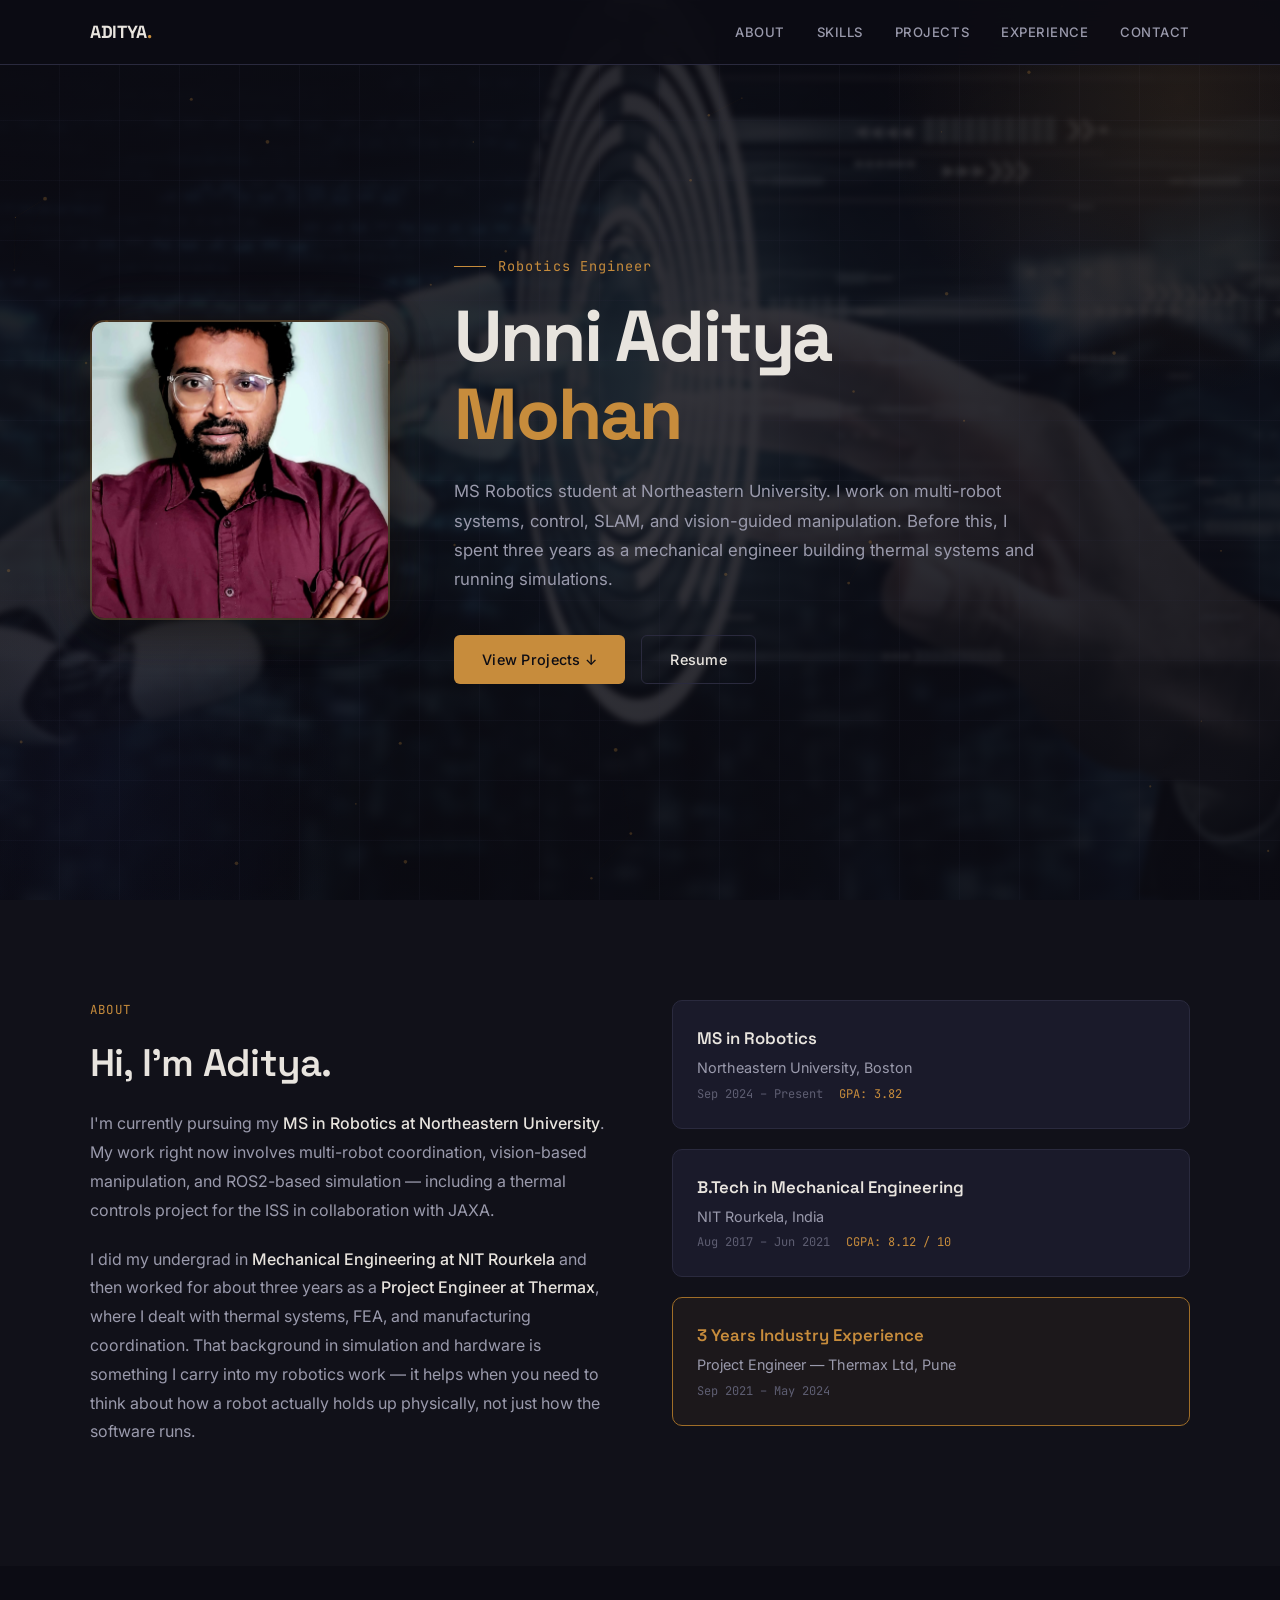
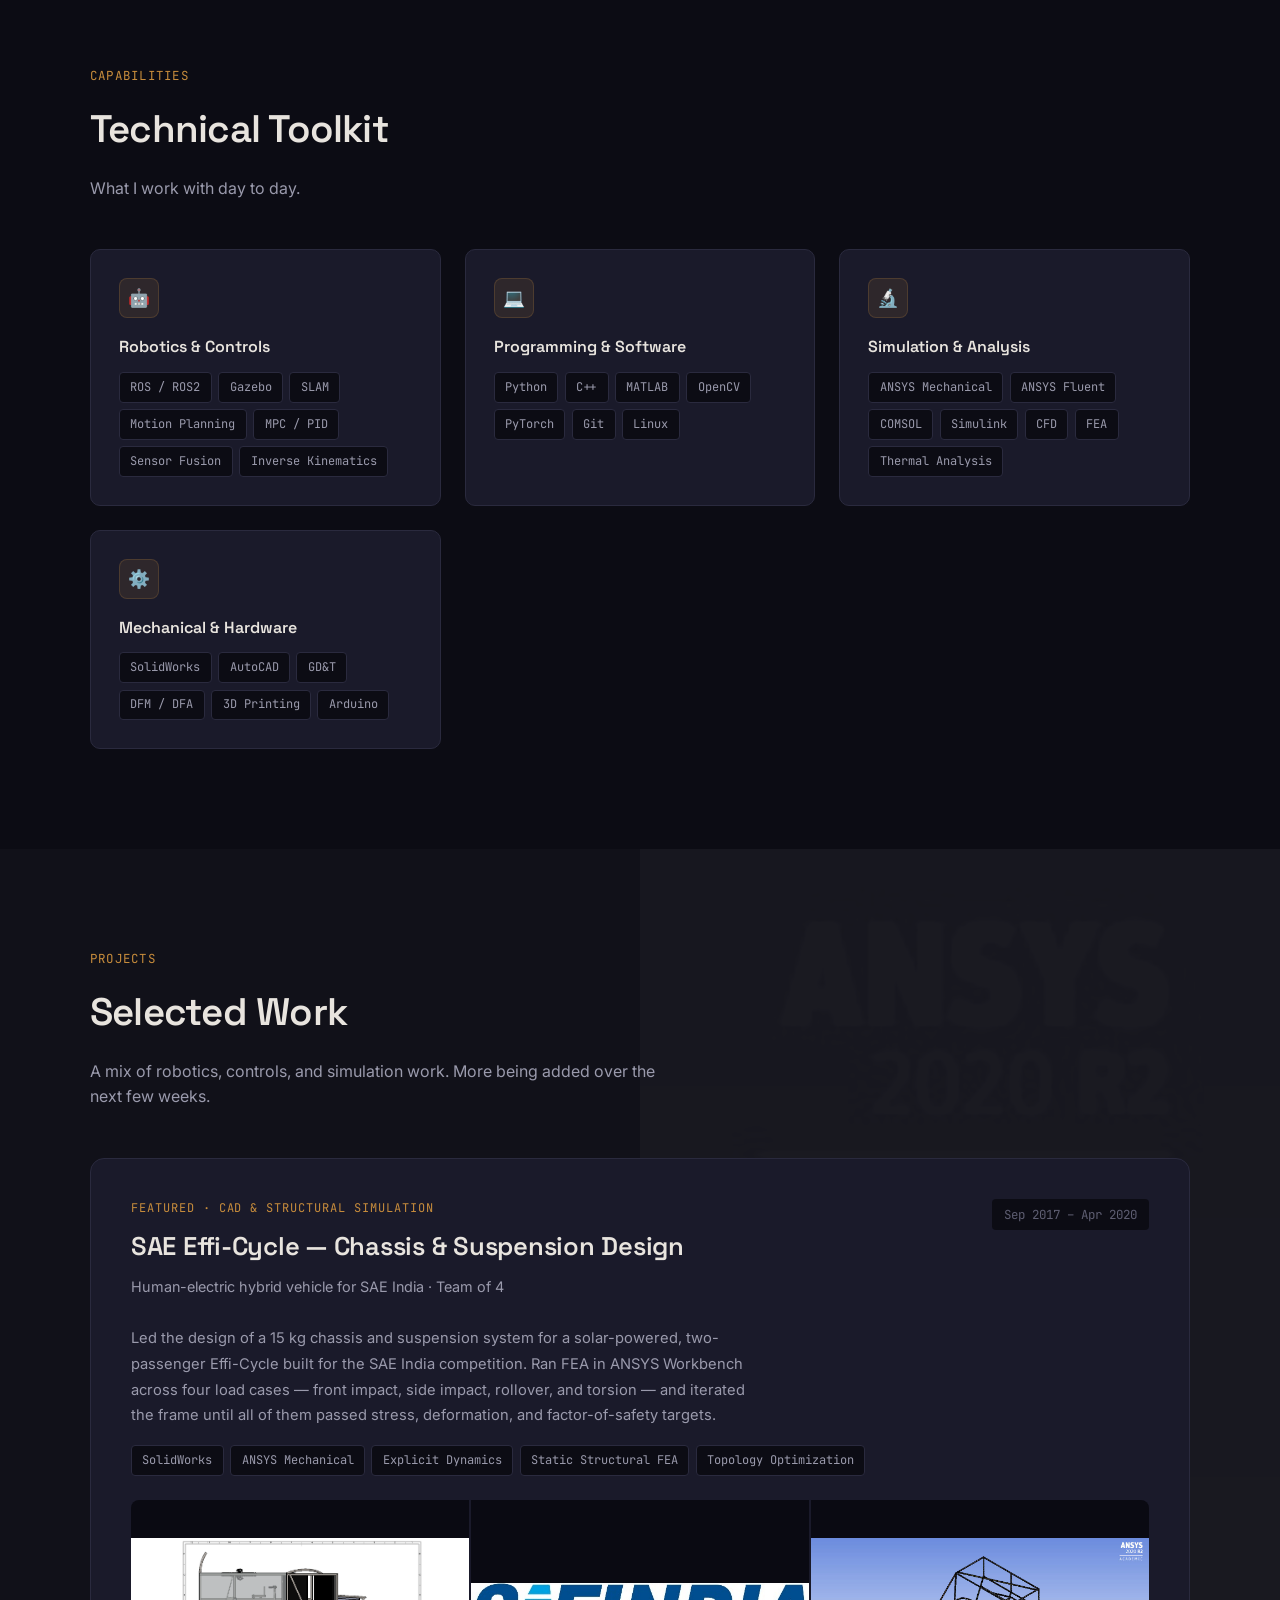
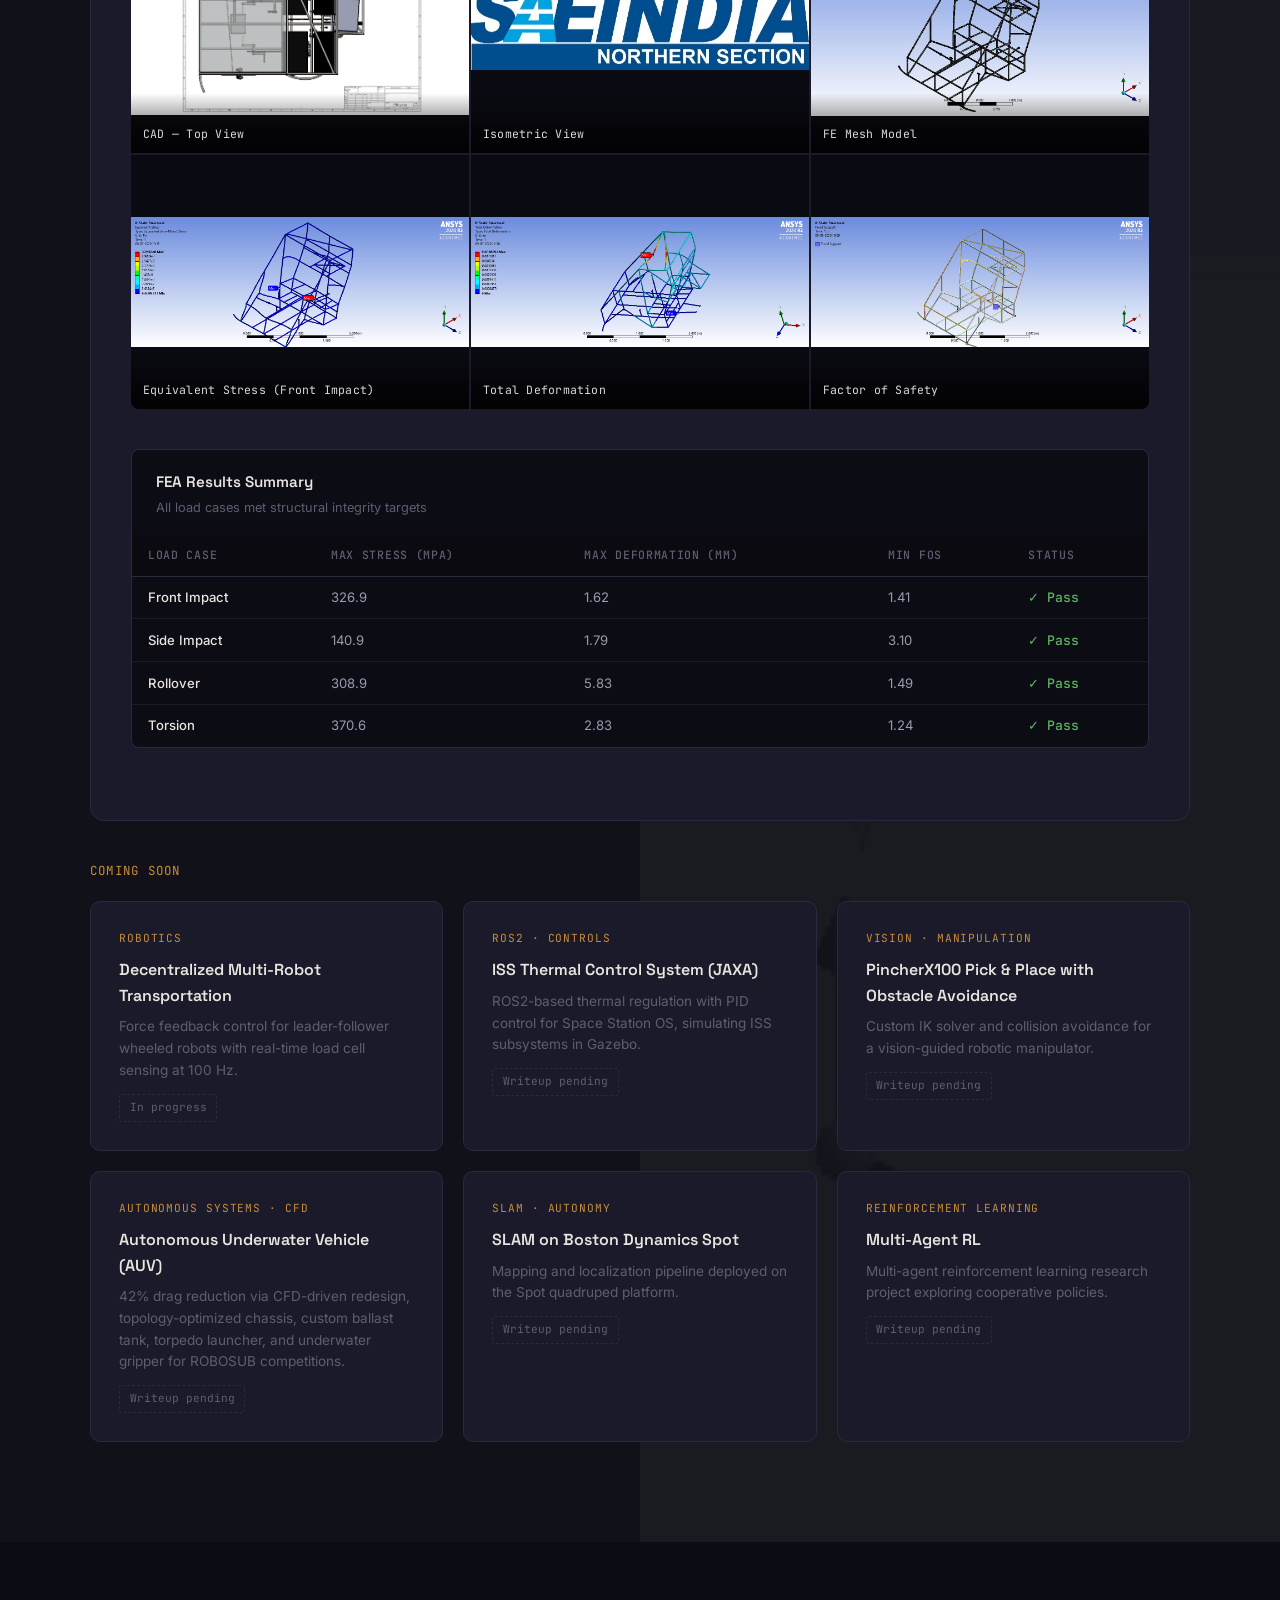
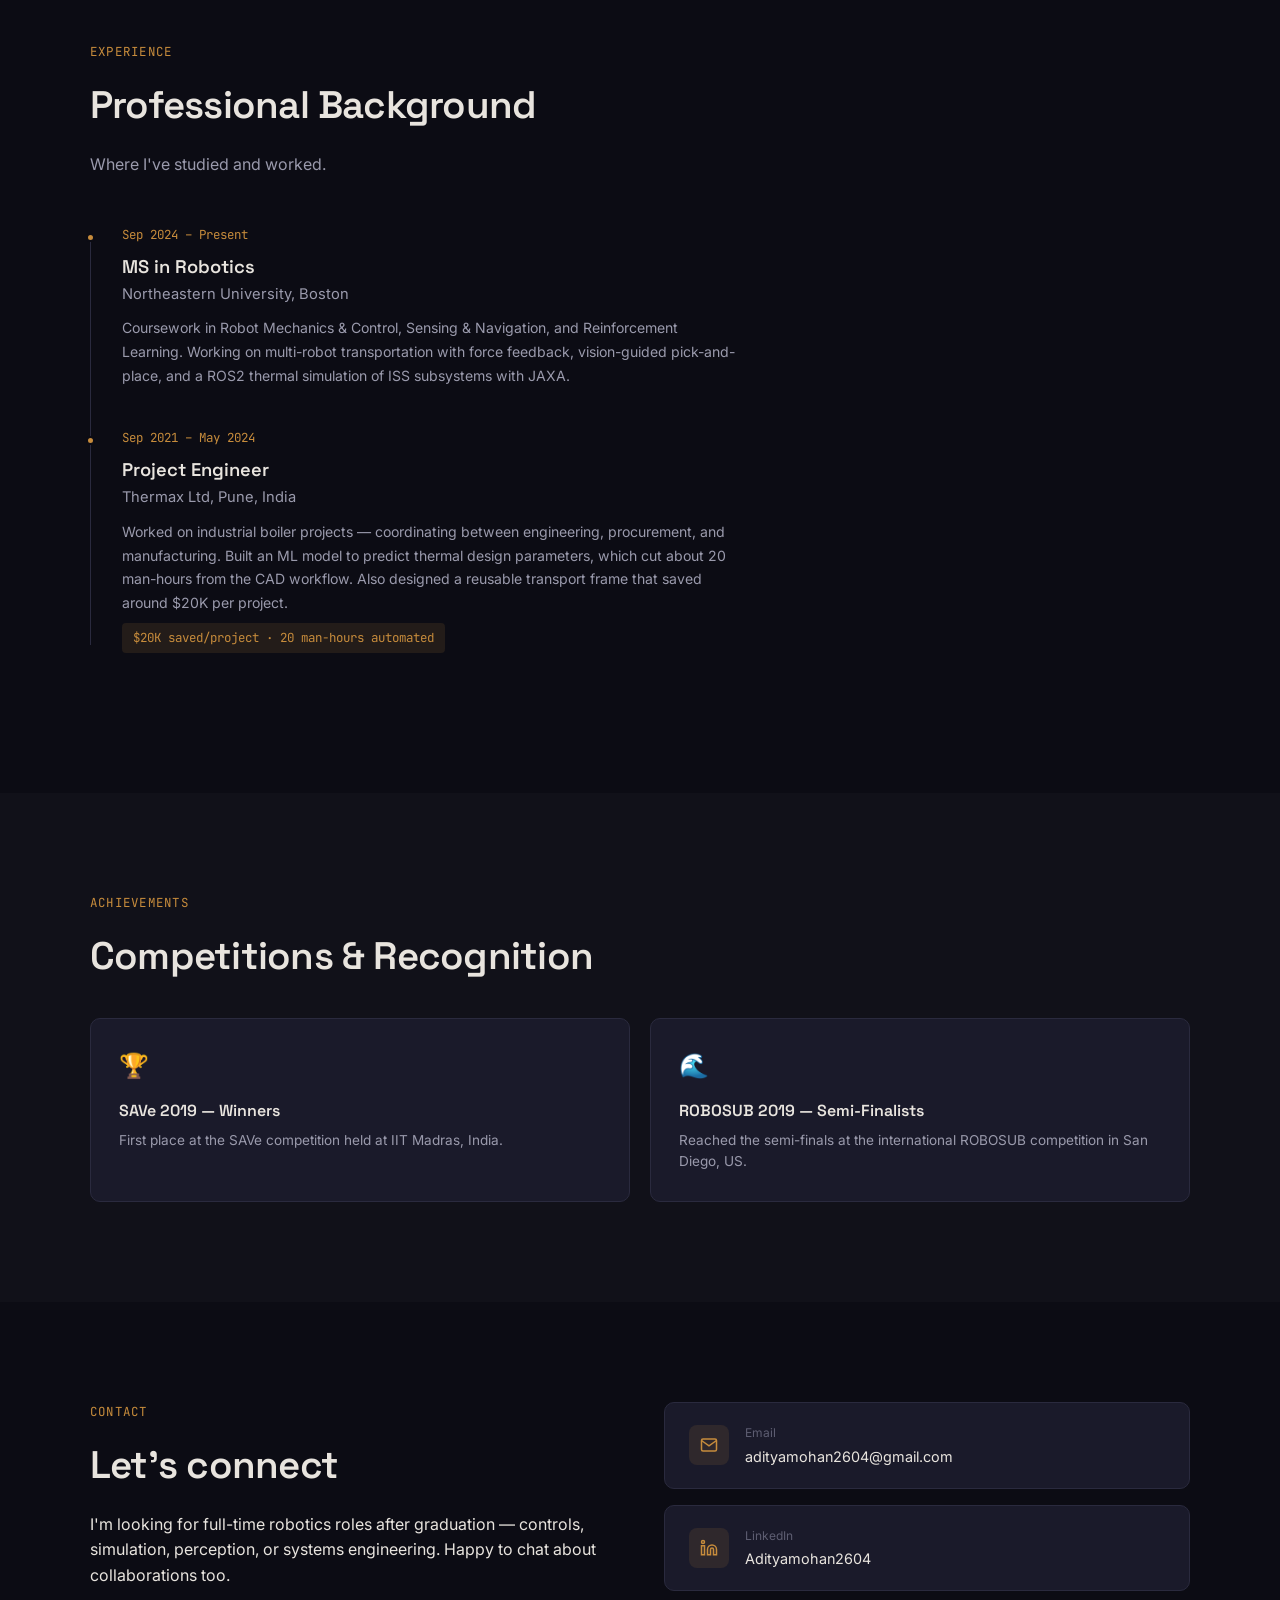
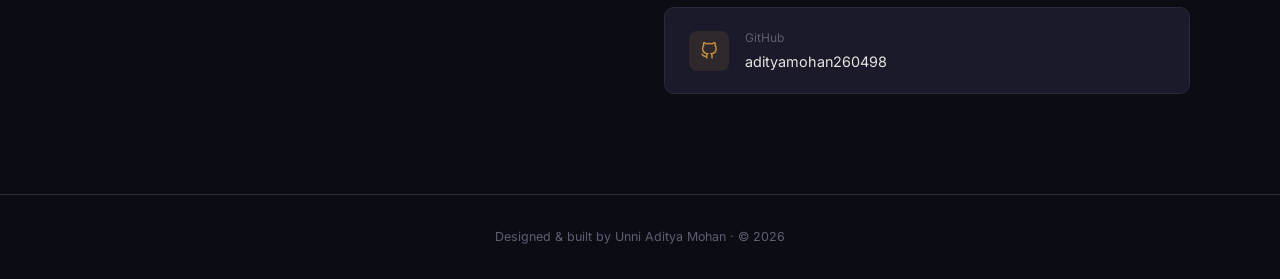
==== commit f9a98290: "checking index change_github link" ====
--- a/index.html
+++ b/index.html
@@ -837,13 +837,13 @@
             <div class="contact-item-value">Adityamohan2604</div>
           </div>
         </a>
-        <a href="https://github.com/adityamohan" class="contact-item" target="_blank">
+        <a href="https://github.com/adityamohan260498" class="contact-item" target="_blank">
           <div class="contact-icon">
             <svg viewBox="0 0 24 24"><path d="M9 19c-5 1.5-5-2.5-7-3m14 6v-3.87a3.37 3.37 0 0 0-.94-2.61c3.14-.35 6.44-1.54 6.44-7A5.44 5.44 0 0 0 20 4.77 5.07 5.07 0 0 0 19.91 1S18.73.65 16 2.48a13.38 13.38 0 0 0-7 0C6.27.65 5.09 1 5.09 1A5.07 5.07 0 0 0 5 4.77a5.44 5.44 0 0 0-1.5 3.78c0 5.42 3.3 6.61 6.44 7A3.37 3.37 0 0 0 9 18.13V22"/></svg>
           </div>
           <div>
             <div class="contact-item-label">GitHub</div>
-            <div class="contact-item-value">adityamohan</div>
+            <div class="contact-item-value">adityamohan260498</div>
           </div>
         </a>
       </div>
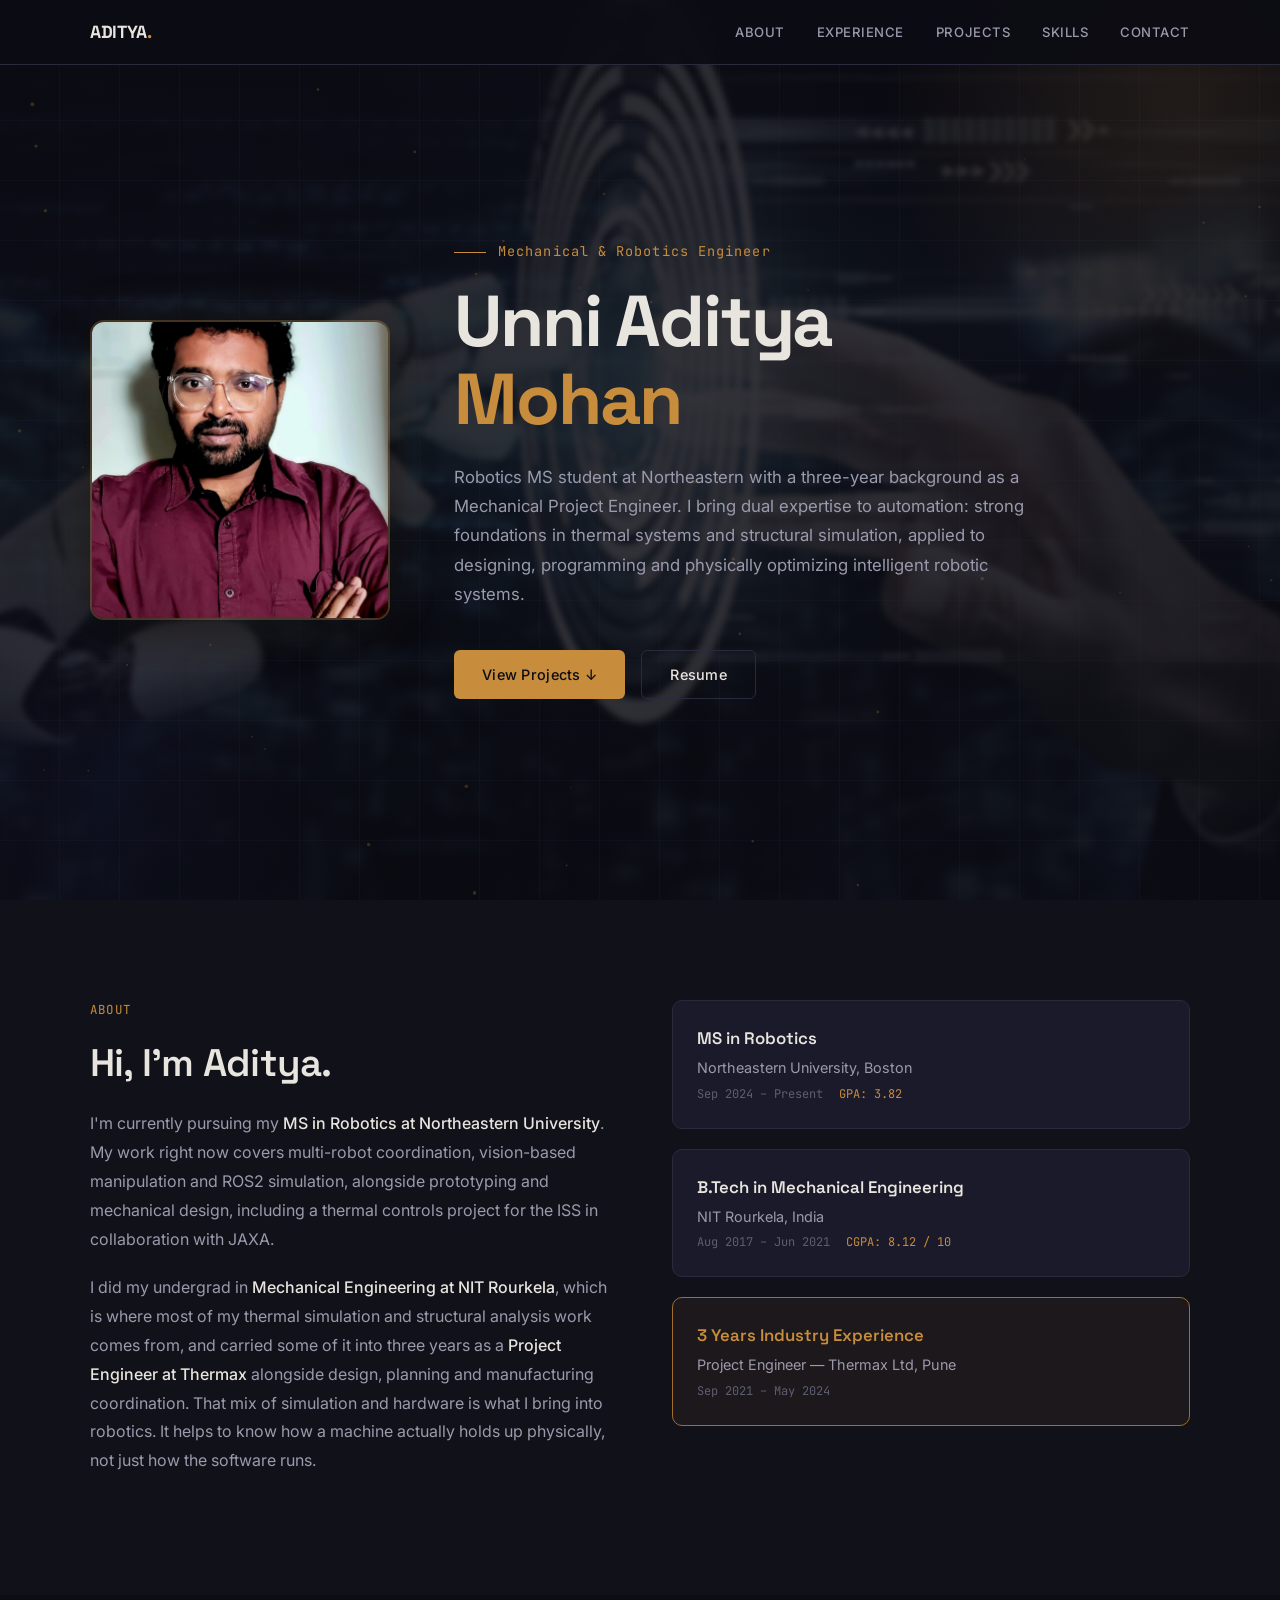
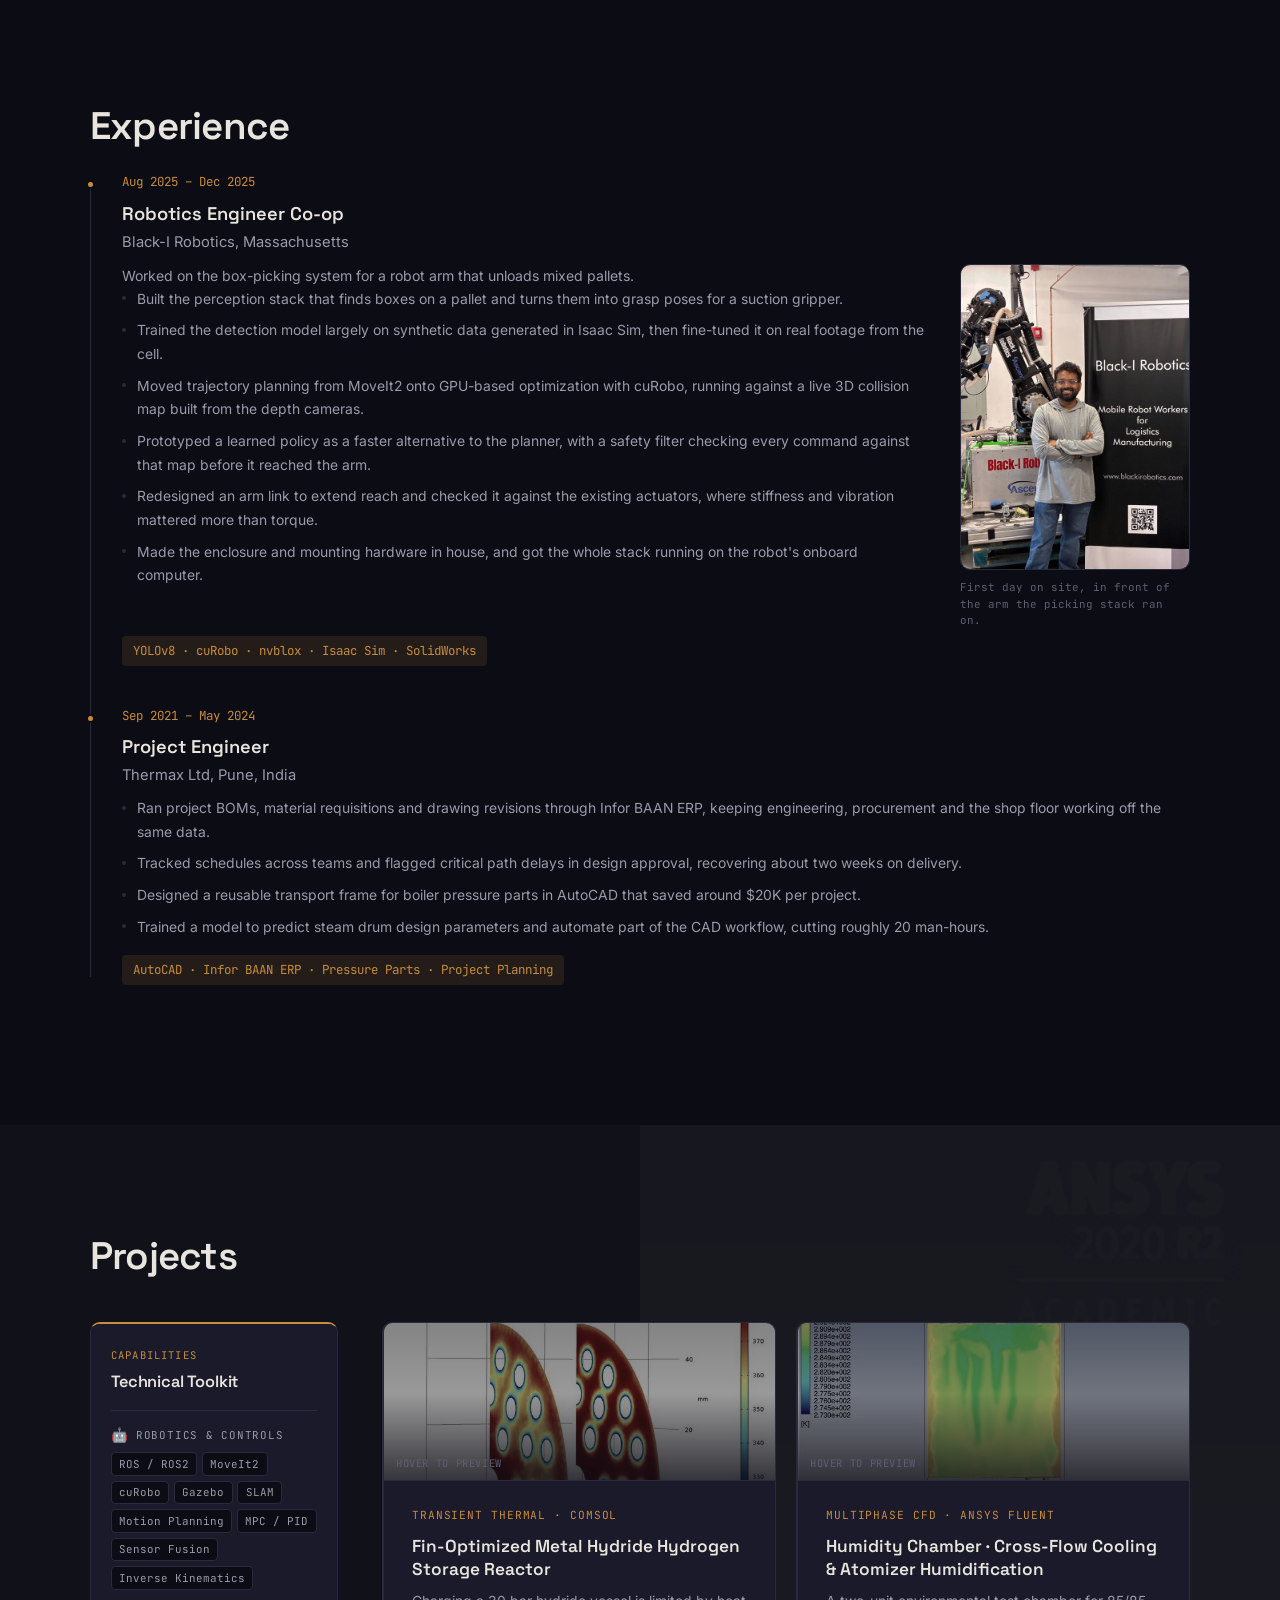
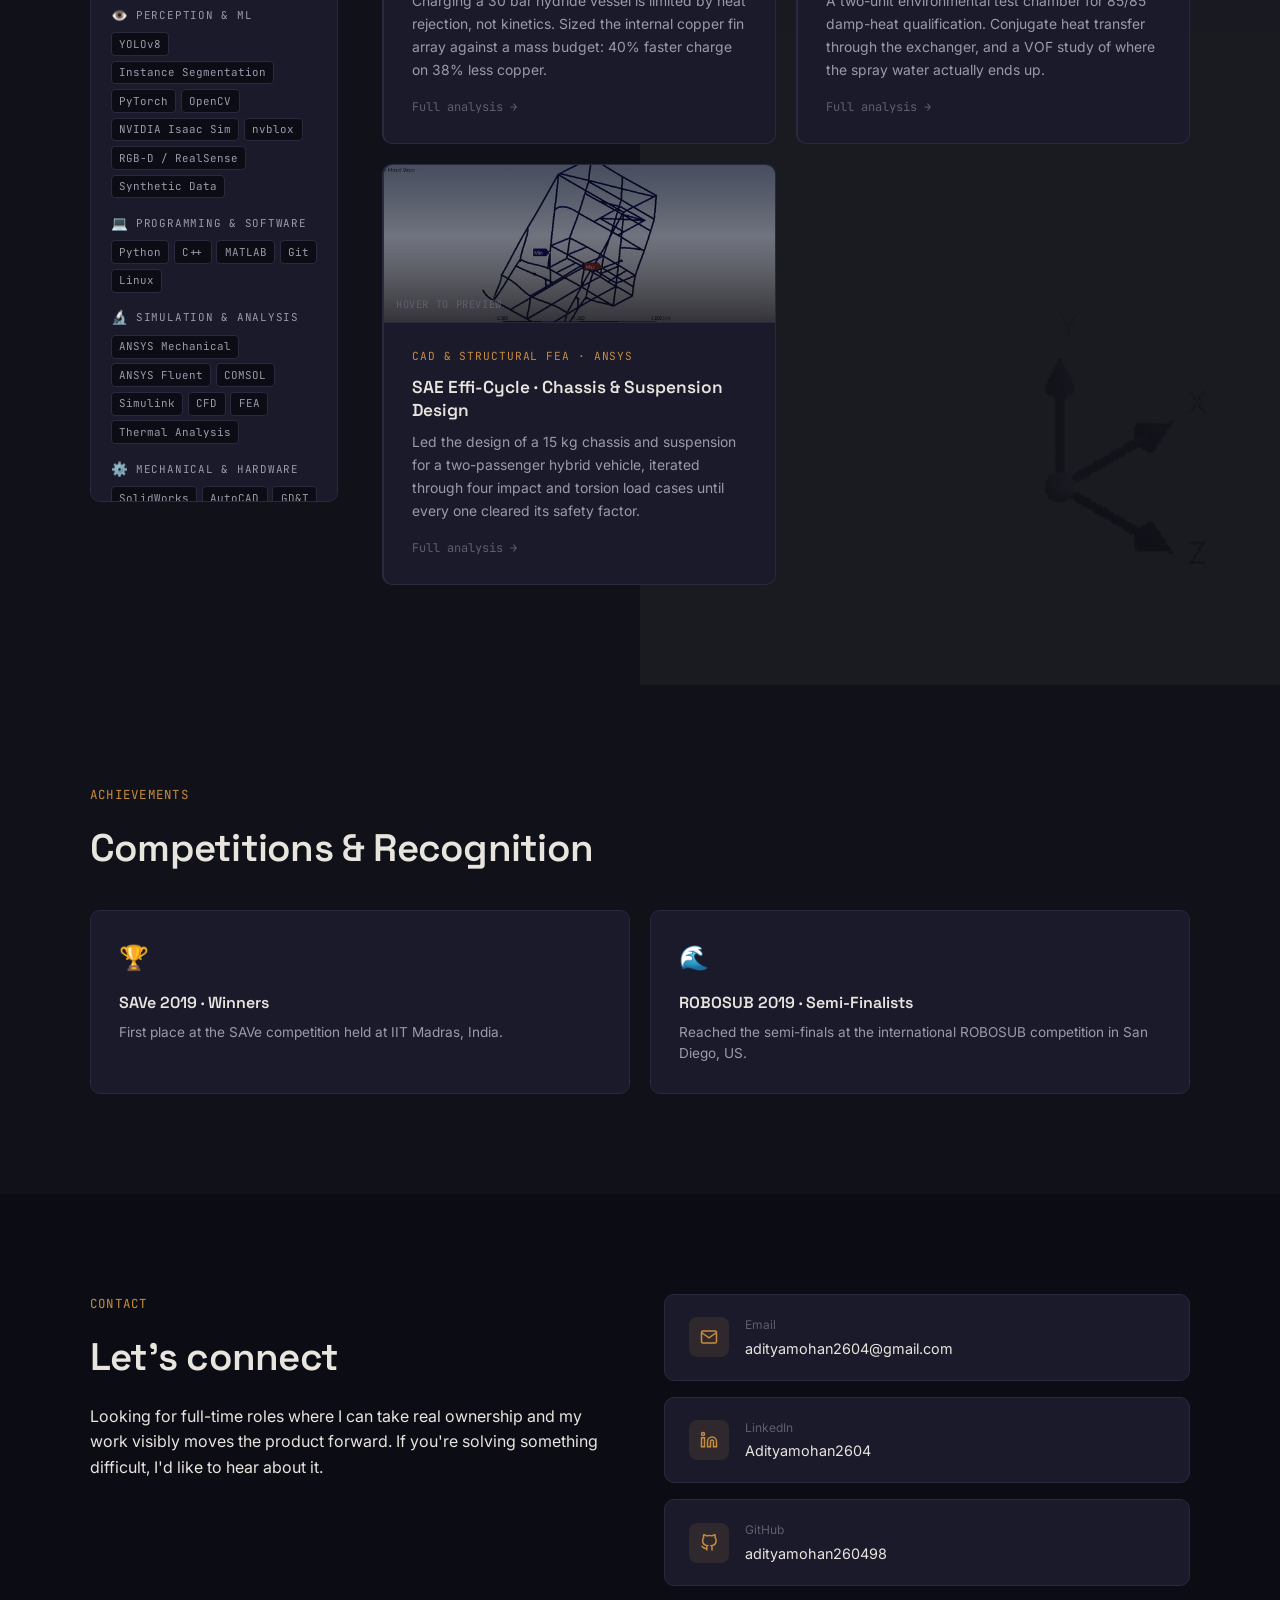
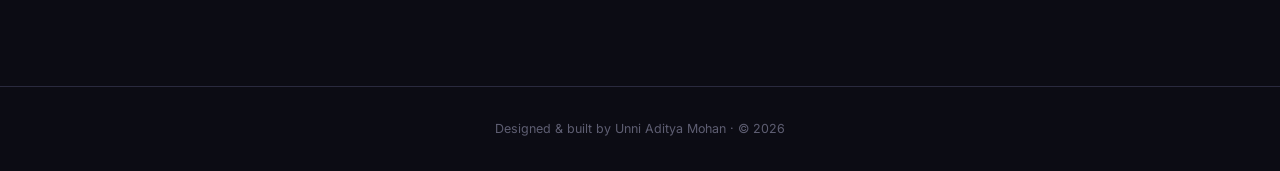
==== commit 3fde8e06: "added mechanical project" ====
--- a/index.html
+++ b/index.html
@@ -3,436 +3,12 @@
 <head>
   <meta charset="UTF-8">
   <meta name="viewport" content="width=device-width, initial-scale=1.0">
-  <title>Unni Aditya Mohan — Mechanical & Robotics Engineer</title>
-  <meta name="description" content="Portfolio of Unni Aditya Mohan — Robotics Engineer, MS Robotics at Northeastern University. Multi-robot systems, ROS2, SLAM, controls, vision-guided manipulation, with a strong mechanical simulation background.">
+  <title>Unni Aditya Mohan · Mechanical & Robotics Engineer</title>
+  <meta name="description" content="Portfolio of Unni Aditya Mohan. Mechanical and robotics engineer: thermal and structural simulation, machine design, robot perception and motion planning. MS Robotics at Northeastern University.">
   <link rel="preconnect" href="https://fonts.googleapis.com">
   <link rel="preconnect" href="https://fonts.gstatic.com" crossorigin>
   <link href="https://fonts.googleapis.com/css2?family=Space+Grotesk:wght@400;500;600;700&family=Inter:wght@300;400;500;600&family=JetBrains+Mono:wght@400;500&display=swap" rel="stylesheet">
-  <style>
-    *, *::before, *::after { margin: 0; padding: 0; box-sizing: border-box; }
-
-    :root {
-      --bg-deep:    #0c0c14;
-      --bg-surface: #111119;
-      --bg-card:    #1a1a2a;
-      --bg-card-hover: #21213a;
-      --accent:     #c78c3c;
-      --accent-dim: #a06e28;
-      --accent-glow: rgba(199, 140, 60, 0.12);
-      --accent-soft: rgba(199, 140, 60, 0.06);
-      --text-primary: #e8e4de;
-      --text-secondary: #9a9aac;
-      --text-muted:  #5e5e72;
-      --border:      #2a2a3e;
-      --font-display: 'Space Grotesk', sans-serif;
-      --font-body:    'Inter', sans-serif;
-      --font-mono:    'JetBrains Mono', monospace;
-    }
-
-    html { scroll-behavior: smooth; }
-    body {
-      font-family: var(--font-body);
-      background: var(--bg-deep);
-      color: var(--text-primary);
-      line-height: 1.6;
-      -webkit-font-smoothing: antialiased;
-    }
-
-    a { color: var(--accent); text-decoration: none; transition: color 0.2s; }
-    a:hover { color: #dba04e; }
-    ::selection { background: var(--accent); color: var(--bg-deep); }
-
-    /* ── Nav ── */
-    nav {
-      position: fixed; top: 0; left: 0; right: 0; z-index: 100;
-      background: rgba(12, 12, 20, 0.88);
-      backdrop-filter: blur(20px); -webkit-backdrop-filter: blur(20px);
-      border-bottom: 1px solid var(--border);
-      padding: 0 2rem;
-    }
-    .nav-inner {
-      max-width: 1100px; margin: 0 auto;
-      display: flex; justify-content: space-between; align-items: center;
-      height: 64px;
-    }
-    .nav-logo {
-      font-family: var(--font-display); font-weight: 700; font-size: 1.1rem;
-      color: var(--text-primary); letter-spacing: -0.02em;
-    }
-    .nav-logo span { color: var(--accent); }
-    .nav-links { display: flex; gap: 2rem; list-style: none; }
-    .nav-links a {
-      font-size: 0.82rem; font-weight: 500; color: var(--text-secondary);
-      letter-spacing: 0.04em; text-transform: uppercase; transition: color 0.2s;
-    }
-    .nav-links a:hover { color: var(--accent); }
-    .hamburger {
-      display: none; background: none; border: none; cursor: pointer;
-      flex-direction: column; gap: 5px; padding: 4px;
-    }
-    .hamburger span {
-      display: block; width: 22px; height: 2px; background: var(--text-primary); transition: all 0.3s;
-    }
-
-    /* ── Hero ── */
-    .hero {
-      min-height: 100vh; display: flex; align-items: center;
-      padding: 120px 2rem 80px; position: relative; overflow: hidden;
-    }
-    /* Blurred background image */
-    .hero-bg {
-      position: absolute; inset: -20px; z-index: 0;
-      background: url('assets/images/background/bg_image.jpg') center / cover no-repeat;
-      opacity: 0.5;
-      filter: blur(3px) saturate(0.6) brightness(0.8);
-      pointer-events: none;
-      transform: scale(1.05);
-    }
-    /* Dark overlay for text readability */
-    .hero-overlay {
-      position: absolute; inset: 0; z-index: 0;
-      background: linear-gradient(135deg, rgba(12,12,20,0.82) 0%, rgba(12,12,20,0.6) 50%, rgba(12,12,20,0.8) 100%);
-      pointer-events: none;
-    }
-    /* Blueprint grid overlay */
-    .hero::before {
-      content: '';
-      position: absolute; inset: 0; z-index: 1;
-      background:
-        repeating-linear-gradient(0deg, transparent, transparent 59px, rgba(42,42,62,0.15) 59px, rgba(42,42,62,0.15) 60px),
-        repeating-linear-gradient(90deg, transparent, transparent 59px, rgba(42,42,62,0.15) 59px, rgba(42,42,62,0.15) 60px);
-      pointer-events: none;
-    }
-    /* Warm glow top-right */
-    .hero::after {
-      content: '';
-      position: absolute; top: -200px; right: -200px; z-index: 1;
-      width: 600px; height: 600px;
-      background: radial-gradient(circle, var(--accent-glow) 0%, transparent 70%);
-      pointer-events: none;
-    }
-    /* Second glow bottom-left */
-    .hero-glow-2 {
-      position: absolute; bottom: -150px; left: -150px; z-index: 1;
-      width: 500px; height: 500px;
-      background: radial-gradient(circle, rgba(60,80,199,0.06) 0%, transparent 70%);
-      pointer-events: none;
-    }
-    /* Floating particles canvas */
-    #hero-particles {
-      position: absolute; inset: 0; z-index: 1; pointer-events: none;
-    }
-    .hero-inner {
-      max-width: 1100px; margin: 0 auto; position: relative; z-index: 2;
-      display: flex; align-items: center; justify-content: space-between; gap: 4rem;
-      width: 100%; flex-direction: row-reverse;
-    }
-    .hero-content { flex: 1; }
-    .hero-pic {
-      width:300px; height: 300px; border-radius: 14px; overflow: hidden;
-      border: 2px solid rgba(199,140,60,0.3); flex-shrink: 0;
-      box-shadow: 0 12px 40px rgba(0,0,0,0.4), 0 0 60px rgba(199,140,60,0.08);
-    }
-    .hero-pic img { width: 100%; height: 100%; object-fit: cover; display: block; }
-    .hero-eyebrow {
-      font-family: var(--font-mono); font-size: 0.85rem; color: var(--accent);
-      letter-spacing: 0.08em; margin-bottom: 1.25rem;
-      display: flex; align-items: center; gap: 0.75rem;
-    }
-    .hero-eyebrow::before {
-      content: ''; display: block; width: 32px; height: 1px; background: var(--accent);
-    }
-    .hero h1 {
-      font-family: var(--font-display); font-size: clamp(2.8rem, 6vw, 4.5rem);
-      font-weight: 700; line-height: 1.08; letter-spacing: -0.03em; margin-bottom: 1.5rem;
-    }
-    .hero h1 .accent { color: var(--accent); }
-    .hero-desc {
-      font-size: 1.05rem; color: var(--text-secondary); max-width: 580px;
-      line-height: 1.75; margin-bottom: 2.5rem;
-    }
-    .hero-ctas { display: flex; gap: 1rem; flex-wrap: wrap; }
-    .btn {
-      display: inline-flex; align-items: center; gap: 0.5rem;
-      padding: 0.75rem 1.75rem; border-radius: 6px;
-      font-family: var(--font-body); font-size: 0.9rem; font-weight: 500;
-      letter-spacing: 0.02em; cursor: pointer; transition: all 0.25s; border: none;
-    }
-    .btn-primary { background: var(--accent); color: var(--bg-deep); }
-    .btn-primary:hover { background: #dba04e; color: var(--bg-deep); transform: translateY(-1px); }
-    .btn-outline { background: transparent; color: var(--text-primary); border: 1px solid var(--border); }
-    .btn-outline:hover { border-color: var(--accent); color: var(--accent); }
-
-    /* ── Sections ── */
-    section { padding: 100px 2rem; }
-    .section-inner { max-width: 1100px; margin: 0 auto; }
-    .section-label {
-      font-family: var(--font-mono); font-size: 0.78rem; color: var(--accent);
-      letter-spacing: 0.1em; text-transform: uppercase; margin-bottom: 0.75rem;
-    }
-    .section-title {
-      font-family: var(--font-display); font-size: clamp(1.8rem, 4vw, 2.4rem);
-      font-weight: 600; letter-spacing: -0.02em; margin-bottom: 1rem;
-    }
-    .section-desc { color: var(--text-secondary); max-width: 600px; margin-bottom: 3rem; }
-
-    /* ── About ── */
-    #about { background: var(--bg-surface); }
-    .about-grid { display: grid; grid-template-columns: 1fr 1fr; gap: 4rem; align-items: start; }
-    .about-text p { color: var(--text-secondary); margin-bottom: 1.25rem; line-height: 1.8; }
-    .about-text p strong { color: var(--text-primary); font-weight: 500; }
-    .edu-cards { display: flex; flex-direction: column; gap: 1.25rem; }
-    .edu-card {
-      background: var(--bg-card); border: 1px solid var(--border);
-      border-radius: 10px; padding: 1.5rem; transition: border-color 0.3s;
-    }
-    .edu-card:hover { border-color: var(--accent-dim); }
-    .edu-degree { font-family: var(--font-display); font-weight: 600; font-size: 1.05rem; margin-bottom: 0.25rem; }
-    .edu-school { color: var(--text-secondary); font-size: 0.9rem; margin-bottom: 0.35rem; }
-    .edu-meta {
-      font-family: var(--font-mono); font-size: 0.75rem; color: var(--text-muted);
-      display: flex; gap: 1rem;
-    }
-    .edu-meta .gpa { color: var(--accent); }
-
-    /* ── Skills ── */
-    .skills-grid { display: grid; grid-template-columns: repeat(auto-fit, minmax(280px, 1fr)); gap: 1.5rem; }
-    .skill-category {
-      background: var(--bg-card); border: 1px solid var(--border);
-      border-radius: 10px; padding: 1.75rem; transition: border-color 0.3s;
-    }
-    .skill-category:hover { border-color: var(--accent-dim); }
-    .skill-icon {
-      width: 40px; height: 40px; border-radius: 8px;
-      background: var(--accent-glow); border: 1px solid rgba(199,140,60,0.2);
-      display: flex; align-items: center; justify-content: center;
-      margin-bottom: 1rem; font-size: 1.1rem;
-    }
-    .skill-cat-title { font-family: var(--font-display); font-weight: 600; font-size: 1rem; margin-bottom: 0.75rem; }
-    .skill-tags { display: flex; flex-wrap: wrap; gap: 0.4rem; }
-    .skill-tag {
-      font-size: 0.75rem; padding: 0.3rem 0.65rem; border-radius: 4px;
-      background: var(--bg-deep); color: var(--text-secondary);
-      border: 1px solid var(--border); font-family: var(--font-mono);
-    }
-
-    /* ── Projects ── */
-    #projects { background: var(--bg-surface); position: relative; overflow: hidden; }
-    #projects::before {
-      content: '';
-      position: absolute; top: 0; right: 0; bottom: 0; left: 50%;
-      background: url('assets/images/effi-cycle/stress.png') right center / cover no-repeat;
-      opacity: 0.035; filter: saturate(0) brightness(1.3);
-      pointer-events: none;
-    }
-    #projects .section-inner { position: relative; z-index: 1; }
-
-    .featured-project {
-      background: var(--bg-card); border: 1px solid var(--border);
-      border-radius: 14px; overflow: hidden; margin-bottom: 2rem;
-    }
-    .featured-header {
-      padding: 2.5rem 2.5rem 0;
-      display: flex; justify-content: space-between; align-items: flex-start; flex-wrap: wrap; gap: 1rem;
-    }
-    .featured-label {
-      font-family: var(--font-mono); font-size: 0.75rem; color: var(--accent);
-      letter-spacing: 0.08em; text-transform: uppercase; margin-bottom: 0.5rem;
-    }
-    .featured-title {
-      font-family: var(--font-display); font-size: 1.6rem; font-weight: 600;
-      letter-spacing: -0.01em; margin-bottom: 0.5rem;
-    }
-    .featured-subtitle { color: var(--text-secondary); font-size: 0.9rem; margin-bottom: 0.75rem; }
-    .featured-date {
-      font-family: var(--font-mono); font-size: 0.78rem; color: var(--text-muted);
-      background: var(--bg-deep); padding: 0.35rem 0.75rem; border-radius: 4px;
-      white-space: nowrap; height: fit-content;
-    }
-    .featured-desc {
-      padding: 1rem 2.5rem; color: var(--text-secondary); font-size: 0.92rem; line-height: 1.75;
-      max-width: 700px;
-    }
-    .featured-tech { padding: 0 2.5rem 1.5rem; display: flex; flex-wrap: wrap; gap: 0.4rem; }
-
-    .project-gallery {
-      display: grid; grid-template-columns: repeat(3, 1fr); gap: 2px;
-      margin: 0 2.5rem 2.5rem; border-radius: 8px; overflow: hidden;
-    }
-    .gallery-item {
-      position: relative; overflow: hidden; aspect-ratio: 4/3;
-      cursor: pointer; background: #0a0a12;
-    }
-    .gallery-item img {
-      width: 100%; height: 100%; object-fit: contain; background: #0a0a12;
-      transition: transform 0.3s;
-    }
-    .gallery-item:hover img { transform: scale(1.03); }
-    .gallery-caption {
-      position: absolute; bottom: 0; left: 0; right: 0;
-      background: linear-gradient(transparent, rgba(0,0,0,0.85));
-      padding: 2rem 0.75rem 0.6rem;
-      font-size: 0.72rem; color: rgba(255,255,255,0.85);
-      font-family: var(--font-mono); letter-spacing: 0.02em;
-    }
-
-    .results-section {
-      margin: 0 2.5rem 2.5rem;
-      background: var(--bg-deep); border-radius: 8px; overflow: hidden;
-      border: 1px solid var(--border);
-    }
-    .results-title { padding: 1.25rem 1.5rem 0; font-family: var(--font-display); font-size: 0.95rem; font-weight: 600; }
-    .results-subtitle { padding: 0.25rem 1.5rem 1rem; font-size: 0.8rem; color: var(--text-muted); }
-    .results-table { width: 100%; border-collapse: collapse; font-size: 0.82rem; }
-    .results-table th {
-      text-align: left; padding: 0.7rem 1rem;
-      font-family: var(--font-mono); font-weight: 500; font-size: 0.72rem;
-      color: var(--text-muted); text-transform: uppercase; letter-spacing: 0.06em;
-      border-bottom: 1px solid var(--border); background: rgba(0,0,0,0.2);
-    }
-    .results-table td { padding: 0.65rem 1rem; border-bottom: 1px solid rgba(42,42,62,0.5); color: var(--text-secondary); }
-    .results-table tr:last-child td { border-bottom: none; }
-    .results-table td:first-child { color: var(--text-primary); font-weight: 500; }
-    .pass { color: #5cb85c; font-family: var(--font-mono); font-weight: 500; }
-
-    /* Video embed */
-    .project-video {
-      margin: 0 2.5rem 1.5rem; border-radius: 8px; overflow: hidden;
-      background: #0a0a12; border: 1px solid var(--border);
-    }
-    .project-video video,
-    .project-video iframe {
-      width: 100%; display: block; aspect-ratio: 16/9; border: none;
-    }
-
-    /* Project links bar */
-    .project-actions {
-      padding: 0 2.5rem 2rem; display: flex; gap: 0.75rem; flex-wrap: wrap;
-    }
-    .project-link {
-      font-size: 0.82rem; font-weight: 500; color: var(--text-secondary);
-      display: inline-flex; align-items: center; gap: 0.4rem;
-      padding: 0.5rem 1rem; border-radius: 6px;
-      border: 1px solid var(--border); transition: all 0.2s;
-    }
-    .project-link:hover { border-color: var(--accent); color: var(--accent); }
-    .project-link svg { width: 15px; height: 15px; stroke: currentColor; fill: none; stroke-width: 2; }
-
-    /* Upcoming */
-    .upcoming-grid { display: grid; grid-template-columns: repeat(auto-fill, minmax(320px, 1fr)); gap: 1.25rem; }
-    .upcoming-card {
-      background: var(--bg-card); border: 1px solid var(--border);
-      border-radius: 10px; padding: 1.75rem; transition: border-color 0.3s;
-    }
-    .upcoming-card:hover { border-color: var(--accent-dim); }
-    .upcoming-type {
-      font-family: var(--font-mono); font-size: 0.7rem; color: var(--accent);
-      text-transform: uppercase; letter-spacing: 0.08em; margin-bottom: 0.6rem;
-    }
-    .upcoming-title { font-family: var(--font-display); font-weight: 600; font-size: 1rem; margin-bottom: 0.5rem; }
-    .upcoming-desc { font-size: 0.85rem; color: var(--text-muted); line-height: 1.6; }
-    .upcoming-status {
-      display: inline-block; margin-top: 0.75rem;
-      font-family: var(--font-mono); font-size: 0.7rem;
-      padding: 0.25rem 0.6rem; border-radius: 3px;
-      border: 1px dashed var(--border); color: var(--text-muted);
-    }
-
-    /* ── Experience ── */
-    .timeline { position: relative; padding-left: 2rem; }
-    .timeline::before {
-      content: ''; position: absolute; left: 0; top: 8px; bottom: 8px;
-      width: 1px; background: var(--border);
-    }
-    .timeline-item { margin-bottom: 2.5rem; position: relative; }
-    .timeline-item::before {
-      content: ''; position: absolute; left: -2rem; top: 8px;
-      width: 9px; height: 9px; border-radius: 50%;
-      background: var(--accent); border: 2px solid var(--bg-deep);
-      transform: translateX(-4px);
-    }
-    .timeline-date { font-family: var(--font-mono); font-size: 0.78rem; color: var(--accent); margin-bottom: 0.4rem; }
-    .timeline-role { font-family: var(--font-display); font-weight: 600; font-size: 1.15rem; margin-bottom: 0.15rem; }
-    .timeline-company { color: var(--text-secondary); font-size: 0.92rem; margin-bottom: 0.6rem; }
-    .timeline-desc { color: var(--text-secondary); font-size: 0.88rem; line-height: 1.7; max-width: 620px; }
-    .timeline-highlight {
-      display: inline-block; margin-top: 0.5rem;
-      font-family: var(--font-mono); font-size: 0.78rem; color: var(--accent);
-      background: var(--accent-glow); padding: 0.3rem 0.7rem; border-radius: 4px;
-    }
-
-    /* ── Achievements ── */
-    #achievements { background: var(--bg-surface); }
-    .achieve-grid { display: grid; grid-template-columns: repeat(auto-fit, minmax(280px, 1fr)); gap: 1.25rem; }
-    .achieve-card {
-      background: var(--bg-card); border: 1px solid var(--border);
-      border-radius: 10px; padding: 1.75rem; transition: border-color 0.3s;
-    }
-    .achieve-card:hover { border-color: var(--accent-dim); }
-    .achieve-icon { font-size: 1.5rem; margin-bottom: 0.75rem; }
-    .achieve-title { font-family: var(--font-display); font-weight: 600; font-size: 1rem; margin-bottom: 0.4rem; }
-    .achieve-desc { font-size: 0.85rem; color: var(--text-secondary); line-height: 1.6; }
-
-    /* ── Contact ── */
-    #contact { background: var(--bg-deep); }
-    .contact-grid { display: grid; grid-template-columns: 1fr 1fr; gap: 3rem; }
-    .contact-text p { color: var(--text-secondary); margin-bottom: 1.5rem; line-height: 1.8; }
-    .contact-links { display: flex; flex-direction: column; gap: 1rem; }
-    .contact-item {
-      display: flex; align-items: center; gap: 1rem;
-      padding: 1.25rem 1.5rem; border-radius: 10px;
-      background: var(--bg-card); border: 1px solid var(--border); transition: border-color 0.3s;
-    }
-    .contact-item:hover { border-color: var(--accent-dim); }
-    .contact-icon {
-      width: 40px; height: 40px; border-radius: 8px;
-      background: var(--accent-glow); display: flex; align-items: center;
-      justify-content: center; flex-shrink: 0;
-    }
-    .contact-icon svg { width: 18px; height: 18px; stroke: var(--accent); fill: none; stroke-width: 2; }
-    .contact-item-label { font-size: 0.75rem; color: var(--text-muted); margin-bottom: 0.15rem; }
-    .contact-item-value { font-size: 0.9rem; color: var(--text-primary); }
-
-    footer {
-      padding: 2rem; text-align: center; border-top: 1px solid var(--border);
-      font-size: 0.78rem; color: var(--text-muted);
-    }
-
-    /* ── Responsive ── */
-    @media (max-width: 768px) {
-      .nav-links { display: none; }
-      .hamburger { display: flex; }
-      .nav-links.open {
-        display: flex; flex-direction: column;
-        position: absolute; top: 64px; left: 0; right: 0;
-        background: rgba(12, 12, 20, 0.97); padding: 1.5rem 2rem;
-        border-bottom: 1px solid var(--border); gap: 1.25rem;
-      }
-      .hero-inner { flex-direction: column; text-align: center; gap: 2rem; }
-      .hero-pic { width: 180px; height: 180px; }
-      .hero-eyebrow { justify-content: center; }
-      .hero-ctas { justify-content: center; }
-      .about-grid { grid-template-columns: 1fr; gap: 2.5rem; }
-      .contact-grid { grid-template-columns: 1fr; }
-      .project-gallery { grid-template-columns: 1fr 1fr; margin: 0 1.25rem 1.25rem; }
-      .featured-header { padding: 1.5rem 1.5rem 0; }
-      .featured-desc { padding: 1rem 1.5rem; }
-      .featured-tech { padding: 0 1.5rem 1.25rem; }
-      .results-section { margin: 0 1.25rem 1.25rem; }
-      .project-video { margin: 0 1.25rem 1.25rem; }
-      .project-actions { padding: 0 1.25rem 1.5rem; }
-      section { padding: 60px 1.25rem; }
-      .hero { padding: 100px 1.25rem 60px; }
-      .results-table { font-size: 0.75rem; }
-      .results-table th, .results-table td { padding: 0.5rem 0.6rem; }
-    }
-
-    .reveal {
-      opacity: 0; transform: translateY(20px);
-      transition: opacity 0.5s ease, transform 0.5s ease;
-    }
-    .reveal.visible { opacity: 1; transform: translateY(0); }
-  </style>
+  <link rel="stylesheet" href="assets/css/main.css?v=3">
 </head>
 <body>
 
@@ -445,9 +21,9 @@
     </button>
     <ul class="nav-links">
       <li><a href="#about">About</a></li>
+      <li><a href="#experience">Experience</a></li>
+      <li><a href="#projects">Projects</a></li>
       <li><a href="#skills">Skills</a></li>
-      <li><a href="#projects">Projects</a></li>
-      <li><a href="#experience">Experience</a></li>
       <li><a href="#contact">Contact</a></li>
     </ul>
   </div>
@@ -461,12 +37,13 @@
   <canvas id="hero-particles"></canvas>
   <div class="hero-inner">
     <div class="hero-content">
-      <div class="hero-eyebrow">Robotics Engineer</div>
+      <div class="hero-eyebrow">Mechanical &amp; Robotics Engineer</div>
       <h1>Unni Aditya<br><span class="accent">Mohan</span></h1>
       <p class="hero-desc">
-        MS Robotics student at Northeastern University. I work on multi-robot systems,
-        control, SLAM, and vision-guided manipulation. Before this, I spent three years
-        as a mechanical engineer building thermal systems and running simulations.
+        Robotics MS student at Northeastern with a three-year background as a Mechanical
+        Project Engineer. I bring dual expertise to automation: strong foundations in thermal
+        systems and structural simulation, applied to designing, programming and physically
+        optimizing intelligent robotic systems.
       </p>
       <div class="hero-ctas">
         <a href="#projects" class="btn btn-primary">View Projects &darr;</a>
@@ -488,17 +65,17 @@
         <div class="section-title">Hi, I'm Aditya.</div>
         <p>
           I'm currently pursuing my <strong>MS in Robotics at Northeastern University</strong>.
-          My work right now involves multi-robot coordination, vision-based manipulation,
-          and ROS2-based simulation — including a thermal controls project for the ISS
-          in collaboration with JAXA.
+          My work right now covers multi-robot coordination, vision-based manipulation and
+          ROS2 simulation, alongside prototyping and mechanical design, including a thermal
+          controls project for the ISS in collaboration with JAXA.
         </p>
         <p>
-          I did my undergrad in <strong>Mechanical Engineering at NIT Rourkela</strong>
-          and then worked for about three years as a <strong>Project Engineer at Thermax</strong>,
-          where I dealt with thermal systems, FEA, and manufacturing coordination. That
-          background in simulation and hardware is something I carry into my robotics work —
-          it helps when you need to think about how a robot actually holds up physically,
-          not just how the software runs.
+          I did my undergrad in <strong>Mechanical Engineering at NIT Rourkela</strong>, which
+          is where most of my thermal simulation and structural analysis work comes from, and
+          carried some of it into three years as a <strong>Project Engineer at Thermax</strong>
+          alongside design, planning and manufacturing coordination. That mix of simulation and
+          hardware is what I bring into robotics. It helps to know how a machine actually holds
+          up physically, not just how the software runs.
         </p>
       </div>
       <div class="edu-cards reveal">
@@ -528,263 +105,257 @@
   </div>
 </section>
 
-<!-- ════════════════════════════════════════════ SKILLS ════════════════════════════════════════════ -->
-<section id="skills">
+<!-- ════════════════════════════════════════════ EXPERIENCE ════════════════════════════════════════════ -->
+<section id="experience">
   <div class="section-inner">
-    <div class="section-label reveal">Capabilities</div>
-    <div class="section-title reveal">Technical Toolkit</div>
-    <p class="section-desc reveal">What I work with day to day.</p>
-    <div class="skills-grid">
-      <div class="skill-category reveal">
-        <div class="skill-icon">🤖</div>
-        <div class="skill-cat-title">Robotics &amp; Controls</div>
-        <div class="skill-tags">
-          <span class="skill-tag">ROS / ROS2</span>
-          <span class="skill-tag">Gazebo</span>
-          <span class="skill-tag">SLAM</span>
-          <span class="skill-tag">Motion Planning</span>
-          <span class="skill-tag">MPC / PID</span>
-          <span class="skill-tag">Sensor Fusion</span>
-          <span class="skill-tag">Inverse Kinematics</span>
-        </div>
-      </div>
-      <div class="skill-category reveal">
-        <div class="skill-icon">💻</div>
-        <div class="skill-cat-title">Programming &amp; Software</div>
-        <div class="skill-tags">
-          <span class="skill-tag">Python</span>
-          <span class="skill-tag">C++</span>
-          <span class="skill-tag">MATLAB</span>
-          <span class="skill-tag">OpenCV</span>
-          <span class="skill-tag">PyTorch</span>
-          <span class="skill-tag">Git</span>
-          <span class="skill-tag">Linux</span>
-        </div>
-      </div>
-      <div class="skill-category reveal">
-        <div class="skill-icon">🔬</div>
-        <div class="skill-cat-title">Simulation &amp; Analysis</div>
-        <div class="skill-tags">
-          <span class="skill-tag">ANSYS Mechanical</span>
-          <span class="skill-tag">ANSYS Fluent</span>
-          <span class="skill-tag">COMSOL</span>
-          <span class="skill-tag">Simulink</span>
-          <span class="skill-tag">CFD</span>
-          <span class="skill-tag">FEA</span>
-          <span class="skill-tag">Thermal Analysis</span>
-        </div>
-      </div>
-      <div class="skill-category reveal">
-        <div class="skill-icon">⚙️</div>
-        <div class="skill-cat-title">Mechanical &amp; Hardware</div>
-        <div class="skill-tags">
-          <span class="skill-tag">SolidWorks</span>
-          <span class="skill-tag">AutoCAD</span>
-          <span class="skill-tag">GD&amp;T</span>
-          <span class="skill-tag">DFM / DFA</span>
-          <span class="skill-tag">3D Printing</span>
-          <span class="skill-tag">Arduino</span>
-        </div>
-      </div>
-    </div>
-  </div>
-</section>
+    <div class="section-title reveal">Experience</div>
+    <div class="timeline">
+
+      <div class="timeline-item reveal">
+        <div class="timeline-date">Aug 2025 &ndash; Dec 2025</div>
+        <div class="timeline-role">Robotics Engineer Co-op</div>
+        <div class="timeline-company">Black-I Robotics, Massachusetts</div>
+
+        <div class="exp-split">
+          <div class="exp-main">
+            <div class="timeline-desc">
+              Worked on the box-picking system for a robot arm that unloads mixed pallets.
+            </div>
+            <div class="exp-group">
+              <ul>
+                <li>Built the perception stack that finds boxes on a pallet and turns them into grasp poses for a suction gripper.</li>
+                <li>Trained the detection model largely on synthetic data generated in Isaac Sim, then fine-tuned it on real footage from the cell.</li>
+                <li>Moved trajectory planning from MoveIt2 onto GPU-based optimization with cuRobo, running against a live 3D collision map built from the depth cameras.</li>
+                <li>Prototyped a learned policy as a faster alternative to the planner, with a safety filter checking every command against that map before it reached the arm.</li>
+                <li>Redesigned an arm link to extend reach and checked it against the existing actuators, where stiffness and vibration mattered more than torque.</li>
+                <li>Made the enclosure and mounting hardware in house, and got the whole stack running on the robot's onboard computer.</li>
+              </ul>
+            </div>
+          </div>
+
+          <figure class="exp-photo reveal">
+            <img src="assets/images/black-i/joining.jpg" alt="Unni Aditya Mohan at Black-I Robotics, in front of the robot arm" loading="lazy">
+            <figcaption>First day on site, in front of the arm the picking stack ran on.</figcaption>
+          </figure>
+        </div>
+
+        <div class="timeline-highlight">YOLOv8 · cuRobo · nvblox · Isaac Sim · SolidWorks</div>
+      </div>
+
+      <div class="timeline-item reveal">
+        <div class="timeline-date">Sep 2021 &ndash; May 2024</div>
+        <div class="timeline-role">Project Engineer</div>
+        <div class="timeline-company">Thermax Ltd, Pune, India</div>
+        <div class="exp-group">
+          <ul>
+            <li>Ran project BOMs, material requisitions and drawing revisions through Infor BAAN ERP, keeping engineering, procurement and the shop floor working off the same data.</li>
+            <li>Tracked schedules across teams and flagged critical path delays in design approval, recovering about two weeks on delivery.</li>
+            <li>Designed a reusable transport frame for boiler pressure parts in AutoCAD that saved around $20K per project.</li>
+            <li>Trained a model to predict steam drum design parameters and automate part of the CAD workflow, cutting roughly 20 man-hours.</li>
+          </ul>
+        </div>
+        <div class="timeline-highlight">AutoCAD · Infor BAAN ERP · Pressure Parts · Project Planning</div>
+      </div>
+
+    </div>
+  </div>
+</section>
+
+
 
 <!-- ════════════════════════════════════════════ PROJECTS ════════════════════════════════════════════ -->
 <section id="projects">
   <div class="section-inner">
-    <div class="section-label reveal">Projects</div>
-    <div class="section-title reveal">Selected Work</div>
-    <p class="section-desc reveal">A mix of robotics, controls, and simulation work. More being added over the next few weeks.</p>
-
-    <!-- ──── FEATURED: SAE Effi-Cycle ──── -->
-    <div class="featured-project reveal">
-      <div class="featured-header">
-        <div>
-          <div class="featured-label">Featured · CAD &amp; Structural Simulation</div>
-          <div class="featured-title">SAE Effi-Cycle — Chassis &amp; Suspension Design</div>
-          <div class="featured-subtitle">Human-electric hybrid vehicle for SAE India · Team of 4</div>
-        </div>
-        <div class="featured-date">Sep 2017 – Apr 2020</div>
-      </div>
-      <div class="featured-desc">
-        Led the design of a 15 kg chassis and suspension system for a solar-powered, two-passenger
-        Effi-Cycle built for the SAE India competition. Ran FEA in ANSYS Workbench across four load
-        cases — front impact, side impact, rollover, and torsion — and iterated the frame until all
-        of them passed stress, deformation, and factor-of-safety targets.
-      </div>
-      <div class="featured-tech">
-        <span class="skill-tag">SolidWorks</span>
-        <span class="skill-tag">ANSYS Mechanical</span>
-        <span class="skill-tag">Explicit Dynamics</span>
-        <span class="skill-tag">Static Structural FEA</span>
-        <span class="skill-tag">Topology Optimization</span>
-      </div>
-
-      <!-- IMAGE GALLERY — uses relative paths from assets/ folder -->
-      <div class="project-gallery">
-        <div class="gallery-item">
-          <img src="assets/images/effi-cycle/cad-topview.png" alt="CAD Top View" loading="lazy">
-          <div class="gallery-caption">CAD — Top View</div>
-        </div>
-        <div class="gallery-item">
-          <img src="assets/images/effi-cycle/isometric.jpg" alt="Isometric View" loading="lazy">
-          <div class="gallery-caption">Isometric View</div>
-        </div>
-        <div class="gallery-item">
-          <img src="assets/images/effi-cycle/mesh.png" alt="FE Mesh Model" loading="lazy">
-          <div class="gallery-caption">FE Mesh Model</div>
-        </div>
-        <div class="gallery-item">
-          <img src="assets/images/effi-cycle/stress.png" alt="Von Mises Stress" loading="lazy">
-          <div class="gallery-caption">Equivalent Stress (Front Impact)</div>
-        </div>
-        <div class="gallery-item">
-          <img src="assets/images/effi-cycle/deformation.png" alt="Total Deformation" loading="lazy">
-          <div class="gallery-caption">Total Deformation</div>
-        </div>
-        <div class="gallery-item">
-          <img src="assets/images/effi-cycle/fos.png" alt="Factor of Safety" loading="lazy">
-          <div class="gallery-caption">Factor of Safety</div>
-        </div>
-      </div>
-
-      <!-- FEA RESULTS TABLE -->
-      <div class="results-section">
-        <div class="results-title">FEA Results Summary</div>
-        <div class="results-subtitle">All load cases met structural integrity targets</div>
-        <table class="results-table">
-          <thead>
-            <tr><th>Load Case</th><th>Max Stress (MPa)</th><th>Max Deformation (mm)</th><th>Min FoS</th><th>Status</th></tr>
-          </thead>
-          <tbody>
-            <tr><td>Front Impact</td><td>326.9</td><td>1.62</td><td>1.41</td><td><span class="pass">✓ Pass</span></td></tr>
-            <tr><td>Side Impact</td><td>140.9</td><td>1.79</td><td>3.10</td><td><span class="pass">✓ Pass</span></td></tr>
-            <tr><td>Rollover</td><td>308.9</td><td>5.83</td><td>1.49</td><td><span class="pass">✓ Pass</span></td></tr>
-            <tr><td>Torsion</td><td>370.6</td><td>2.83</td><td>1.24</td><td><span class="pass">✓ Pass</span></td></tr>
-          </tbody>
-        </table>
-      </div>
-
-      <!--
-        TO ADD A VIDEO: uncomment and replace the src
-        <div class="project-video">
-          <video controls preload="metadata" poster="assets/images/effi-cycle/thumbnail.jpg">
-            <source src="assets/videos/effi-cycle-demo.mp4" type="video/mp4">
-          </video>
-        </div>
-
-        TO EMBED A YOUTUBE VIDEO:
-        <div class="project-video">
-          <iframe src="https://www.youtube.com/embed/YOUR_VIDEO_ID" allowfullscreen></iframe>
-        </div>
+    <div class="section-title reveal">Projects</div>
+
+    <div class="projects-split">
+      <aside class="skills-rail" id="skills" aria-label="Technical skills">
+        <div class="rail-head">
+          <div class="rail-eyebrow">Capabilities</div>
+          <div class="rail-title">Technical Toolkit</div>
+        </div>
+        <div class="rail-group">
+          <div class="rail-cat"><span class="rail-ico">🤖</span>Robotics &amp; Controls</div>
+          <div class="rail-tags">
+            <span class="skill-tag">ROS / ROS2</span>
+            <span class="skill-tag">MoveIt2</span>
+            <span class="skill-tag">cuRobo</span>
+            <span class="skill-tag">Gazebo</span>
+            <span class="skill-tag">SLAM</span>
+            <span class="skill-tag">Motion Planning</span>
+            <span class="skill-tag">MPC / PID</span>
+            <span class="skill-tag">Sensor Fusion</span>
+            <span class="skill-tag">Inverse Kinematics</span>
+          </div>
+        </div>
+        <div class="rail-group">
+          <div class="rail-cat"><span class="rail-ico">👁️</span>Perception &amp; ML</div>
+          <div class="rail-tags">
+            <span class="skill-tag">YOLOv8</span>
+            <span class="skill-tag">Instance Segmentation</span>
+            <span class="skill-tag">PyTorch</span>
+            <span class="skill-tag">OpenCV</span>
+            <span class="skill-tag">NVIDIA Isaac Sim</span>
+            <span class="skill-tag">nvblox</span>
+            <span class="skill-tag">RGB-D / RealSense</span>
+            <span class="skill-tag">Synthetic Data</span>
+          </div>
+        </div>
+        <div class="rail-group">
+          <div class="rail-cat"><span class="rail-ico">💻</span>Programming &amp; Software</div>
+          <div class="rail-tags">
+            <span class="skill-tag">Python</span>
+            <span class="skill-tag">C++</span>
+            <span class="skill-tag">MATLAB</span>
+            <span class="skill-tag">Git</span>
+            <span class="skill-tag">Linux</span>
+          </div>
+        </div>
+        <div class="rail-group">
+          <div class="rail-cat"><span class="rail-ico">🔬</span>Simulation &amp; Analysis</div>
+          <div class="rail-tags">
+            <span class="skill-tag">ANSYS Mechanical</span>
+            <span class="skill-tag">ANSYS Fluent</span>
+            <span class="skill-tag">COMSOL</span>
+            <span class="skill-tag">Simulink</span>
+            <span class="skill-tag">CFD</span>
+            <span class="skill-tag">FEA</span>
+            <span class="skill-tag">Thermal Analysis</span>
+          </div>
+        </div>
+        <div class="rail-group">
+          <div class="rail-cat"><span class="rail-ico">⚙️</span>Mechanical &amp; Hardware</div>
+          <div class="rail-tags">
+            <span class="skill-tag">SolidWorks</span>
+            <span class="skill-tag">AutoCAD</span>
+            <span class="skill-tag">GD&amp;T</span>
+            <span class="skill-tag">DFM / DFA</span>
+            <span class="skill-tag">3D Printing</span>
+            <span class="skill-tag">Laser Cutting</span>
+            <span class="skill-tag">CNC Machining</span>
+            <span class="skill-tag">Arduino</span>
+          </div>
+        </div>
+      </aside>
+
+      <div class="projects-main">
+      <!-- ──── PROJECT INDEX ────────────────────────────────────────────────
+           Each card links to its own detail page. The .pc-preview band cycles
+           result thumbnails on hover. Frames 2+ use data-src so the landing
+           page only loads one image per card.
+           Thumbnails are generated by tools/build_thumbs.py.
+      ───────────────────────────────────────────────────────────────────── -->
+      <div class="project-index">
+
+        <a class="project-card reveal" id="p-metal-hydride-reactor" href="projects/metal-hydride-reactor.html">
+          <div class="pc-preview" data-interval="1000">
+            <img class="active" src="assets/images/thumbs/metal-hydride-reactor/01.jpg" alt="Hydride bed temperature field at 50 s">
+            <img data-src="assets/images/thumbs/metal-hydride-reactor/02.jpg" alt="Hydride bed temperature field at 200 s">
+            <img data-src="assets/images/thumbs/metal-hydride-reactor/03.jpg" alt="3-D quarter-symmetry reactor model">
+            <img data-src="assets/images/thumbs/metal-hydride-reactor/04.jpg" alt="2-D cross-section with 60 cooling tubes">
+            <span class="pc-hint">Hover to preview</span>
+            <div class="pc-dots"><i class="on"></i><i></i><i></i><i></i></div>
+          </div>
+          <div class="pc-body">
+            <div class="pc-type">Transient Thermal · COMSOL</div>
+            <div class="pc-title">Fin-Optimized Metal Hydride Hydrogen Storage Reactor</div>
+            <div class="pc-desc">
+              Charging a 30 bar hydride vessel is limited by heat rejection, not kinetics. Sized the internal copper
+              fin array against a mass budget: 40% faster charge on 38% less copper.
+            </div>
+            <div class="pc-go">Full analysis <span>→</span></div>
+          </div>
+        </a>
+
+        <a class="project-card reveal" id="p-humidity-chamber" href="projects/humidity-chamber.html">
+          <div class="pc-preview" data-interval="1000">
+            <img class="active" src="assets/images/thumbs/humidity-chamber/01.jpg" alt="Air-side temperature field through the heat exchanger">
+            <img data-src="assets/images/thumbs/humidity-chamber/02.jpg" alt="Air velocity streamlines through the exchanger core">
+            <img data-src="assets/images/thumbs/humidity-chamber/03.jpg" alt="Atomizer spray volume fraction at the orifices">
+            <img data-src="assets/images/thumbs/humidity-chamber/04.jpg" alt="Cross-flow finned heat exchanger CAD">
+            <span class="pc-hint">Hover to preview</span>
+            <div class="pc-dots"><i class="on"></i><i></i><i></i><i></i></div>
+          </div>
+          <div class="pc-body">
+            <div class="pc-type">Multiphase CFD · ANSYS Fluent</div>
+            <div class="pc-title">Humidity Chamber · Cross-Flow Cooling &amp; Atomizer Humidification</div>
+            <div class="pc-desc">
+              A two-unit environmental test chamber for 85/85 damp-heat qualification. Conjugate heat transfer through
+              the exchanger, and a VOF study of where the spray water actually ends up.
+            </div>
+            <div class="pc-go">Full analysis <span>→</span></div>
+          </div>
+        </a>
+
+        <!-- ══════════════════════════════════════════════════════════════
+           PARKED: ISS Active Thermal Control System
+           Writeup source is still at content/iss-thermal-control.frag.
+           To put it back: uncomment this card, re-enable the entry in
+           PAGES in tools/build_project_pages.py, then run that script.
+           ══════════════════════════════════════════════════════════════
+       No result imagery captured for this one yet. Drop screenshots into
+             assets/images/iss-thermal/, list them in tools/build_thumbs.py, then
+             replace this .pc-stat band with an image band like the cards above. 
+        <a class="project-card reveal" id="p-iss-thermal-control" href="projects/iss-thermal-control.html">
+          <div class="pc-preview pc-stat">
+            <div class="pc-stat-num">13.9<small> kW</small></div>
+            <div class="pc-stat-label">Peak solar load · 6 panels</div>
+          </div>
+          <div class="pc-body">
+            <div class="pc-type">Thermal Controls · ROS 2</div>
+            <div class="pc-title">ISS Active Thermal Control System</div>
+            <div class="pc-desc">
+              A two-stage water-to-ammonia heat rejection architecture in C++, with a URDF-derived conduction network
+              integrated at 10 Hz. Built for Space Station OS in collaboration with JAXA.
+            </div>
+            <div class="pc-go">Full analysis <span>→</span></div>
+          </div>
+        </a>
       -->
 
-      <!-- REPO / EXTERNAL LINKS -->
-      <div class="project-actions">
-        <!--
-        <a href="https://github.com/adityamohan/effi-cycle" class="project-link" target="_blank">
-          <svg viewBox="0 0 24 24"><path d="M9 19c-5 1.5-5-2.5-7-3m14 6v-3.87a3.37 3.37 0 0 0-.94-2.61c3.14-.35 6.44-1.54 6.44-7A5.44 5.44 0 0 0 20 4.77 5.07 5.07 0 0 0 19.91 1S18.73.65 16 2.48a13.38 13.38 0 0 0-7 0C6.27.65 5.09 1 5.09 1A5.07 5.07 0 0 0 5 4.77a5.44 5.44 0 0 0-1.5 3.78c0 5.42 3.3 6.61 6.44 7A3.37 3.37 0 0 0 9 18.13V22"/></svg>
-          GitHub Repo
-        </a>
-        -->
-      </div>
-    </div>
-
-    <!-- ──── UPCOMING PROJECTS ──── -->
-    <div style="margin-top: 2.5rem;">
-      <div class="section-label reveal" style="margin-bottom: 1.25rem;">Coming Soon</div>
-      <div class="upcoming-grid">
-        <div class="upcoming-card reveal">
-          <div class="upcoming-type">Robotics</div>
-          <div class="upcoming-title">Decentralized Multi-Robot Transportation</div>
-          <div class="upcoming-desc">Force feedback control for leader-follower wheeled robots with real-time load cell sensing at 100 Hz.</div>
-          <div class="upcoming-status">In progress</div>
-        </div>
-        <div class="upcoming-card reveal">
-          <div class="upcoming-type">ROS2 · Controls</div>
-          <div class="upcoming-title">ISS Thermal Control System (JAXA)</div>
-          <div class="upcoming-desc">ROS2-based thermal regulation with PID control for Space Station OS, simulating ISS subsystems in Gazebo.</div>
-          <div class="upcoming-status">Writeup pending</div>
-        </div>
-        <div class="upcoming-card reveal">
-          <div class="upcoming-type">Vision · Manipulation</div>
-          <div class="upcoming-title">PincherX100 Pick &amp; Place with Obstacle Avoidance</div>
-          <div class="upcoming-desc">Custom IK solver and collision avoidance for a vision-guided robotic manipulator.</div>
-          <div class="upcoming-status">Writeup pending</div>
-        </div>
-        <div class="upcoming-card reveal">
-          <div class="upcoming-type">Autonomous Systems · CFD</div>
-          <div class="upcoming-title">Autonomous Underwater Vehicle (AUV)</div>
-          <div class="upcoming-desc">42% drag reduction via CFD-driven redesign, topology-optimized chassis, custom ballast tank, torpedo launcher, and underwater gripper for ROBOSUB competitions.</div>
-          <div class="upcoming-status">Writeup pending</div>
-        </div>
-        <div class="upcoming-card reveal">
-          <div class="upcoming-type">SLAM · Autonomy</div>
-          <div class="upcoming-title">SLAM on Boston Dynamics Spot</div>
-          <div class="upcoming-desc">Mapping and localization pipeline deployed on the Spot quadruped platform.</div>
-          <div class="upcoming-status">Writeup pending</div>
-        </div>
-        <div class="upcoming-card reveal">
-          <div class="upcoming-type">Reinforcement Learning</div>
-          <div class="upcoming-title">Multi-Agent RL</div>
-          <div class="upcoming-desc">Multi-agent reinforcement learning research project exploring cooperative policies.</div>
-          <div class="upcoming-status">Writeup pending</div>
-        </div>
+        <a class="project-card reveal" id="p-effi-cycle" href="projects/effi-cycle.html">
+          <div class="pc-preview" data-interval="1000">
+            <img class="active" src="assets/images/thumbs/effi-cycle/01.jpg" alt="Von Mises stress under front impact">
+            <img data-src="assets/images/thumbs/effi-cycle/02.jpg" alt="Total deformation contour">
+            <img data-src="assets/images/thumbs/effi-cycle/03.jpg" alt="Factor of safety contour">
+            <img data-src="assets/images/thumbs/effi-cycle/04.jpg" alt="Chassis CAD top view">
+            <span class="pc-hint">Hover to preview</span>
+            <div class="pc-dots"><i class="on"></i><i></i><i></i><i></i></div>
+          </div>
+          <div class="pc-body">
+            <div class="pc-type">CAD &amp; Structural FEA · ANSYS</div>
+            <div class="pc-title">SAE Effi-Cycle · Chassis &amp; Suspension Design</div>
+            <div class="pc-desc">
+              Led the design of a 15 kg chassis and suspension for a two-passenger hybrid vehicle, iterated through
+              four impact and torsion load cases until every one cleared its safety factor.
+            </div>
+            <div class="pc-go">Full analysis <span>→</span></div>
+          </div>
+        </a>
+
+      </div>
       </div>
     </div>
 
     <!--
       ══════════════════════════════════════════════════════════════
-      HOW TO ADD A NEW FEATURED PROJECT:
+      ADDING A PROJECT (see README for the full steps)
       ══════════════════════════════════════════════════════════════
-
-      1. Create a folder:  assets/images/your-project-name/
-      2. Drop images there
-      3. Copy the <div class="featured-project"> block above
-      4. Update: title, description, tech tags, image paths, links
-      5. For a video:
-         - Local:   assets/videos/demo.mp4 → use <video> tag
-         - YouTube: use <iframe> embed
-      6. For a GitHub link: uncomment the project-actions block
+      1. Write the writeup body into  content/<slug>.frag
+      2. Register it in  PAGES  in tools/build_project_pages.py
+      3. Add hover thumbnails via  THUMBS  in tools/build_thumbs.py
+      4. Copy a .project-card above; the id MUST be  p-<slug>
+         (the detail page's back link returns to that anchor)
+      5. Run: python tools/build_project_pages.py
       ══════════════════════════════════════════════════════════════
     -->
 
   </div>
 </section>
 
-<!-- ════════════════════════════════════════════ EXPERIENCE ════════════════════════════════════════════ -->
-<section id="experience">
-  <div class="section-inner">
-    <div class="section-label reveal">Experience</div>
-    <div class="section-title reveal">Professional Background</div>
-    <p class="section-desc reveal">Where I've studied and worked.</p>
-    <div class="timeline">
-      <div class="timeline-item reveal">
-        <div class="timeline-date">Sep 2024 – Present</div>
-        <div class="timeline-role">MS in Robotics</div>
-        <div class="timeline-company">Northeastern University, Boston</div>
-        <div class="timeline-desc">
-          Coursework in Robot Mechanics &amp; Control, Sensing &amp; Navigation, and Reinforcement Learning.
-          Working on multi-robot transportation with force feedback, vision-guided pick-and-place,
-          and a ROS2 thermal simulation of ISS subsystems with JAXA.
-        </div>
-      </div>
-      <div class="timeline-item reveal">
-        <div class="timeline-date">Sep 2021 – May 2024</div>
-        <div class="timeline-role">Project Engineer</div>
-        <div class="timeline-company">Thermax Ltd, Pune, India</div>
-        <div class="timeline-desc">
-          Worked on industrial boiler projects — coordinating between engineering, procurement, and
-          manufacturing. Built an ML model to predict thermal design parameters, which cut about
-          20 man-hours from the CAD workflow. Also designed a reusable transport frame that
-          saved around $20K per project.
-        </div>
-        <div class="timeline-highlight">$20K saved/project · 20 man-hours automated</div>
-      </div>
-    </div>
-  </div>
-</section>
+
+
+
 
 <!-- ════════════════════════════════════════════ ACHIEVEMENTS ════════════════════════════════════════════ -->
 <section id="achievements">
@@ -794,12 +365,12 @@
     <div class="achieve-grid" style="margin-top: 2rem;">
       <div class="achieve-card reveal">
         <div class="achieve-icon">🏆</div>
-        <div class="achieve-title">SAVe 2019 — Winners</div>
+        <div class="achieve-title">SAVe 2019 · Winners</div>
         <div class="achieve-desc">First place at the SAVe competition held at IIT Madras, India.</div>
       </div>
       <div class="achieve-card reveal">
         <div class="achieve-icon">🌊</div>
-        <div class="achieve-title">ROBOSUB 2019 — Semi-Finalists</div>
+        <div class="achieve-title">ROBOSUB 2019 · Semi-Finalists</div>
         <div class="achieve-desc">Reached the semi-finals at the international ROBOSUB competition in San Diego, US.</div>
       </div>
     </div>
@@ -814,8 +385,9 @@
         <div class="section-label">Contact</div>
         <div class="section-title">Let's connect</div>
         <p class="contact-text">
-          I'm looking for full-time robotics roles after graduation — controls, simulation,
-          perception, or systems engineering. Happy to chat about collaborations too.
+          Looking for full-time roles where I can take real ownership and my work visibly
+          moves the product forward. If you're solving something difficult, I'd like to hear
+          about it.
         </p>
       </div>
       <div class="contact-links reveal">
@@ -855,80 +427,7 @@
   <p>Designed &amp; built by Unni Aditya Mohan · © 2026</p>
 </footer>
 
-<script>
-  // Scroll reveal
-  const observer = new IntersectionObserver((entries) => {
-    entries.forEach(e => { if (e.isIntersecting) e.target.classList.add('visible'); });
-  }, { threshold: 0.12 });
-  document.querySelectorAll('.reveal').forEach(el => observer.observe(el));
-  document.querySelectorAll('.nav-links a').forEach(a => {
-    a.addEventListener('click', () => document.querySelector('.nav-links').classList.remove('open'));
-  });
-
-  // Hero particles — subtle floating dots and connecting lines
-  (function() {
-    const canvas = document.getElementById('hero-particles');
-    if (!canvas) return;
-    const ctx = canvas.getContext('2d');
-    let w, h, particles = [];
-    const PARTICLE_COUNT = 45;
-    const CONNECT_DIST = 120;
-
-    function resize() {
-      const hero = canvas.parentElement;
-      w = canvas.width = hero.offsetWidth;
-      h = canvas.height = hero.offsetHeight;
-    }
-
-    function createParticles() {
-      particles = [];
-      for (let i = 0; i < PARTICLE_COUNT; i++) {
-        particles.push({
-          x: Math.random() * w,
-          y: Math.random() * h,
-          vx: (Math.random() - 0.5) * 0.3,
-          vy: (Math.random() - 0.5) * 0.3,
-          r: Math.random() * 1.5 + 0.5
-        });
-      }
-    }
-
-    function draw() {
-      ctx.clearRect(0, 0, w, h);
-      // Draw connections
-      for (let i = 0; i < particles.length; i++) {
-        for (let j = i + 1; j < particles.length; j++) {
-          const dx = particles[i].x - particles[j].x;
-          const dy = particles[i].y - particles[j].y;
-          const dist = Math.sqrt(dx*dx + dy*dy);
-          if (dist < CONNECT_DIST) {
-            ctx.beginPath();
-            ctx.moveTo(particles[i].x, particles[i].y);
-            ctx.lineTo(particles[j].x, particles[j].y);
-            ctx.strokeStyle = `rgba(199, 140, 60, ${0.08 * (1 - dist/CONNECT_DIST)})`;
-            ctx.lineWidth = 0.5;
-            ctx.stroke();
-          }
-        }
-      }
-      // Draw dots
-      for (const p of particles) {
-        ctx.beginPath();
-        ctx.arc(p.x, p.y, p.r, 0, Math.PI * 2);
-        ctx.fillStyle = 'rgba(199, 140, 60, 0.25)';
-        ctx.fill();
-        // Move
-        p.x += p.vx; p.y += p.vy;
-        if (p.x < 0 || p.x > w) p.vx *= -1;
-        if (p.y < 0 || p.y > h) p.vy *= -1;
-      }
-      requestAnimationFrame(draw);
-    }
-
-    window.addEventListener('resize', () => { resize(); createParticles(); });
-    resize(); createParticles(); draw();
-  })();
-</script>
+<script src="assets/js/main.js?v=3"></script>
 
 </body>
 </html>
--- a/assets/css/main.css
+++ b/assets/css/main.css
@@ -0,0 +1,811 @@
+*, *::before, *::after { margin: 0; padding: 0; box-sizing: border-box; }
+
+:root {
+  --bg-deep:    #0c0c14;
+  --bg-surface: #111119;
+  --bg-card:    #1a1a2a;
+  --bg-card-hover: #21213a;
+  --accent:     #c78c3c;
+  --accent-dim: #a06e28;
+  --accent-glow: rgba(199, 140, 60, 0.12);
+  --accent-soft: rgba(199, 140, 60, 0.06);
+  --text-primary: #e8e4de;
+  --text-secondary: #9a9aac;
+  --text-muted:  #5e5e72;
+  --border:      #2a2a3e;
+  --font-display: 'Space Grotesk', sans-serif;
+  --font-body:    'Inter', sans-serif;
+  --font-mono:    'JetBrains Mono', monospace;
+}
+
+html { scroll-behavior: smooth; }
+body {
+  font-family: var(--font-body);
+  background: var(--bg-deep);
+  color: var(--text-primary);
+  line-height: 1.6;
+  -webkit-font-smoothing: antialiased;
+}
+
+a { color: var(--accent); text-decoration: none; transition: color 0.2s; }
+a:hover { color: #dba04e; }
+::selection { background: var(--accent); color: var(--bg-deep); }
+
+/* ── Nav ── */
+nav {
+  position: fixed; top: 0; left: 0; right: 0; z-index: 100;
+  background: rgba(12, 12, 20, 0.88);
+  backdrop-filter: blur(20px); -webkit-backdrop-filter: blur(20px);
+  border-bottom: 1px solid var(--border);
+  padding: 0 2rem;
+}
+.nav-inner {
+  max-width: 1100px; margin: 0 auto;
+  display: flex; justify-content: space-between; align-items: center;
+  height: 64px;
+}
+.nav-logo {
+  font-family: var(--font-display); font-weight: 700; font-size: 1.1rem;
+  color: var(--text-primary); letter-spacing: -0.02em;
+}
+.nav-logo span { color: var(--accent); }
+.nav-links { display: flex; gap: 2rem; list-style: none; }
+.nav-links a {
+  font-size: 0.82rem; font-weight: 500; color: var(--text-secondary);
+  letter-spacing: 0.04em; text-transform: uppercase; transition: color 0.2s;
+}
+.nav-links a:hover { color: var(--accent); }
+.hamburger {
+  display: none; background: none; border: none; cursor: pointer;
+  flex-direction: column; gap: 5px; padding: 4px;
+}
+.hamburger span {
+  display: block; width: 22px; height: 2px; background: var(--text-primary); transition: all 0.3s;
+}
+
+/* ── Hero ── */
+.hero {
+  min-height: 100vh; display: flex; align-items: center;
+  padding: 120px 2rem 80px; position: relative; overflow: hidden;
+}
+/* Blurred background image */
+.hero-bg {
+  position: absolute; inset: -20px; z-index: 0;
+  background: url('../images/background/bg_image.jpg') center / cover no-repeat;
+  opacity: 0.5;
+  filter: blur(3px) saturate(0.6) brightness(0.8);
+  pointer-events: none;
+  transform: scale(1.05);
+}
+/* Dark overlay for text readability */
+.hero-overlay {
+  position: absolute; inset: 0; z-index: 0;
+  background: linear-gradient(135deg, rgba(12,12,20,0.82) 0%, rgba(12,12,20,0.6) 50%, rgba(12,12,20,0.8) 100%);
+  pointer-events: none;
+}
+/* Blueprint grid overlay */
+.hero::before {
+  content: '';
+  position: absolute; inset: 0; z-index: 1;
+  background:
+    repeating-linear-gradient(0deg, transparent, transparent 59px, rgba(42,42,62,0.15) 59px, rgba(42,42,62,0.15) 60px),
+    repeating-linear-gradient(90deg, transparent, transparent 59px, rgba(42,42,62,0.15) 59px, rgba(42,42,62,0.15) 60px);
+  pointer-events: none;
+}
+/* Warm glow top-right */
+.hero::after {
+  content: '';
+  position: absolute; top: -200px; right: -200px; z-index: 1;
+  width: 600px; height: 600px;
+  background: radial-gradient(circle, var(--accent-glow) 0%, transparent 70%);
+  pointer-events: none;
+}
+/* Second glow bottom-left */
+.hero-glow-2 {
+  position: absolute; bottom: -150px; left: -150px; z-index: 1;
+  width: 500px; height: 500px;
+  background: radial-gradient(circle, rgba(60,80,199,0.06) 0%, transparent 70%);
+  pointer-events: none;
+}
+/* Floating particles canvas */
+#hero-particles {
+  position: absolute; inset: 0; z-index: 1; pointer-events: none;
+}
+.hero-inner {
+  max-width: 1100px; margin: 0 auto; position: relative; z-index: 2;
+  display: flex; align-items: center; justify-content: space-between; gap: 4rem;
+  width: 100%; flex-direction: row-reverse;
+}
+.hero-content { flex: 1; }
+.hero-pic {
+  width:300px; height: 300px; border-radius: 14px; overflow: hidden;
+  border: 2px solid rgba(199,140,60,0.3); flex-shrink: 0;
+  box-shadow: 0 12px 40px rgba(0,0,0,0.4), 0 0 60px rgba(199,140,60,0.08);
+}
+.hero-pic img { width: 100%; height: 100%; object-fit: cover; display: block; }
+.hero-eyebrow {
+  font-family: var(--font-mono); font-size: 0.85rem; color: var(--accent);
+  letter-spacing: 0.08em; margin-bottom: 1.25rem;
+  display: flex; align-items: center; gap: 0.75rem;
+}
+.hero-eyebrow::before {
+  content: ''; display: block; width: 32px; height: 1px; background: var(--accent);
+}
+.hero h1 {
+  font-family: var(--font-display); font-size: clamp(2.8rem, 6vw, 4.5rem);
+  font-weight: 700; line-height: 1.08; letter-spacing: -0.03em; margin-bottom: 1.5rem;
+}
+.hero h1 .accent { color: var(--accent); }
+.hero-desc {
+  font-size: 1.05rem; color: var(--text-secondary); max-width: 580px;
+  line-height: 1.75; margin-bottom: 2.5rem;
+}
+.hero-ctas { display: flex; gap: 1rem; flex-wrap: wrap; }
+.btn {
+  display: inline-flex; align-items: center; gap: 0.5rem;
+  padding: 0.75rem 1.75rem; border-radius: 6px;
+  font-family: var(--font-body); font-size: 0.9rem; font-weight: 500;
+  letter-spacing: 0.02em; cursor: pointer; transition: all 0.25s; border: none;
+}
+.btn-primary { background: var(--accent); color: var(--bg-deep); }
+.btn-primary:hover { background: #dba04e; color: var(--bg-deep); transform: translateY(-1px); }
+.btn-outline { background: transparent; color: var(--text-primary); border: 1px solid var(--border); }
+.btn-outline:hover { border-color: var(--accent); color: var(--accent); }
+
+/* ── Sections ── */
+section { padding: 100px 2rem; }
+.section-inner { max-width: 1100px; margin: 0 auto; }
+.section-label {
+  font-family: var(--font-mono); font-size: 0.78rem; color: var(--accent);
+  letter-spacing: 0.1em; text-transform: uppercase; margin-bottom: 0.75rem;
+}
+.section-title {
+  font-family: var(--font-display); font-size: clamp(1.8rem, 4vw, 2.4rem);
+  font-weight: 600; letter-spacing: -0.02em; margin-bottom: 1rem;
+}
+.section-desc { color: var(--text-secondary); max-width: 600px; margin-bottom: 3rem; }
+
+/* ── About ── */
+#about { background: var(--bg-surface); }
+.about-grid { display: grid; grid-template-columns: 1fr 1fr; gap: 4rem; align-items: start; }
+.about-text p { color: var(--text-secondary); margin-bottom: 1.25rem; line-height: 1.8; }
+.about-text p strong { color: var(--text-primary); font-weight: 500; }
+.edu-cards { display: flex; flex-direction: column; gap: 1.25rem; }
+.edu-card {
+  background: var(--bg-card); border: 1px solid var(--border);
+  border-radius: 10px; padding: 1.5rem; transition: border-color 0.3s;
+}
+.edu-card:hover { border-color: var(--accent-dim); }
+.edu-degree { font-family: var(--font-display); font-weight: 600; font-size: 1.05rem; margin-bottom: 0.25rem; }
+.edu-school { color: var(--text-secondary); font-size: 0.9rem; margin-bottom: 0.35rem; }
+.edu-meta {
+  font-family: var(--font-mono); font-size: 0.75rem; color: var(--text-muted);
+  display: flex; gap: 1rem;
+}
+.edu-meta .gpa { color: var(--accent); }
+
+/* ── Skills ── */
+.skills-grid { display: grid; grid-template-columns: repeat(auto-fit, minmax(280px, 1fr)); gap: 1.5rem; }
+.skill-category {
+  background: var(--bg-card); border: 1px solid var(--border);
+  border-radius: 10px; padding: 1.75rem; transition: border-color 0.3s;
+}
+.skill-category:hover { border-color: var(--accent-dim); }
+.skill-icon {
+  width: 40px; height: 40px; border-radius: 8px;
+  background: var(--accent-glow); border: 1px solid rgba(199,140,60,0.2);
+  display: flex; align-items: center; justify-content: center;
+  margin-bottom: 1rem; font-size: 1.1rem;
+}
+.skill-cat-title { font-family: var(--font-display); font-weight: 600; font-size: 1rem; margin-bottom: 0.75rem; }
+.skill-tags { display: flex; flex-wrap: wrap; gap: 0.4rem; }
+.skill-tag {
+  font-size: 0.75rem; padding: 0.3rem 0.65rem; border-radius: 4px;
+  background: var(--bg-deep); color: var(--text-secondary);
+  border: 1px solid var(--border); font-family: var(--font-mono);
+}
+
+/* ── Projects ── */
+#projects { background: var(--bg-surface); position: relative; overflow: hidden; }
+#projects::before {
+  content: '';
+  position: absolute; top: 0; right: 0; bottom: 0; left: 50%;
+  background: url('../images/effi-cycle/stress.png') right center / cover no-repeat;
+  opacity: 0.035; filter: saturate(0) brightness(1.3);
+  pointer-events: none;
+}
+#projects .section-inner { position: relative; z-index: 1; }
+
+.featured-project {
+  background: var(--bg-card); border: 1px solid var(--border);
+  border-radius: 14px; overflow: hidden; margin-bottom: 2rem;
+}
+.featured-header {
+  padding: 2.5rem 2.5rem 0;
+  display: flex; justify-content: space-between; align-items: flex-start; flex-wrap: wrap; gap: 1rem;
+}
+.featured-label {
+  font-family: var(--font-mono); font-size: 0.75rem; color: var(--accent);
+  letter-spacing: 0.08em; text-transform: uppercase; margin-bottom: 0.5rem;
+}
+.featured-title {
+  font-family: var(--font-display); font-size: 1.6rem; font-weight: 600;
+  letter-spacing: -0.01em; margin-bottom: 0.5rem;
+}
+.featured-subtitle { color: var(--text-secondary); font-size: 0.9rem; margin-bottom: 0.75rem; }
+.featured-date {
+  font-family: var(--font-mono); font-size: 0.78rem; color: var(--text-muted);
+  background: var(--bg-deep); padding: 0.35rem 0.75rem; border-radius: 4px;
+  white-space: nowrap; height: fit-content;
+}
+.featured-desc {
+  padding: 1rem 2.5rem; color: var(--text-secondary); font-size: 0.92rem; line-height: 1.75;
+  max-width: 700px;
+}
+.featured-tech { padding: 0 2.5rem 1.5rem; display: flex; flex-wrap: wrap; gap: 0.4rem; }
+
+.project-gallery {
+  display: grid; grid-template-columns: repeat(3, 1fr); gap: 2px;
+  margin: 0 2.5rem 2.5rem; border-radius: 8px; overflow: hidden;
+}
+.gallery-item {
+  position: relative; overflow: hidden; aspect-ratio: 4/3;
+  cursor: pointer; background: #0a0a12;
+}
+.gallery-item img {
+  width: 100%; height: 100%; object-fit: contain; background: #0a0a12;
+  transition: transform 0.3s;
+}
+.gallery-item:hover img { transform: scale(1.03); }
+.gallery-caption {
+  position: absolute; bottom: 0; left: 0; right: 0;
+  background: linear-gradient(transparent, rgba(0,0,0,0.85));
+  padding: 2rem 0.75rem 0.6rem;
+  font-size: 0.72rem; color: rgba(255,255,255,0.85);
+  font-family: var(--font-mono); letter-spacing: 0.02em;
+}
+
+.results-section {
+  margin: 0 2.5rem 2.5rem;
+  background: var(--bg-deep); border-radius: 8px; overflow: hidden;
+  border: 1px solid var(--border);
+}
+.results-title { padding: 1.25rem 1.5rem 0; font-family: var(--font-display); font-size: 0.95rem; font-weight: 600; }
+.results-subtitle { padding: 0.25rem 1.5rem 1rem; font-size: 0.8rem; color: var(--text-muted); }
+.results-table { width: 100%; border-collapse: collapse; font-size: 0.82rem; }
+.results-table th {
+  text-align: left; padding: 0.7rem 1rem;
+  font-family: var(--font-mono); font-weight: 500; font-size: 0.72rem;
+  color: var(--text-muted); text-transform: uppercase; letter-spacing: 0.06em;
+  border-bottom: 1px solid var(--border); background: rgba(0,0,0,0.2);
+}
+.results-table td { padding: 0.65rem 1rem; border-bottom: 1px solid rgba(42,42,62,0.5); color: var(--text-secondary); }
+.results-table tr:last-child td { border-bottom: none; }
+.results-table td:first-child { color: var(--text-primary); font-weight: 500; }
+.pass { color: #5cb85c; font-family: var(--font-mono); font-weight: 500; }
+
+/* Video embed */
+.project-video {
+  margin: 0 2.5rem 1.5rem; border-radius: 8px; overflow: hidden;
+  background: #0a0a12; border: 1px solid var(--border);
+}
+.project-video video,
+.project-video iframe {
+  width: 100%; display: block; aspect-ratio: 16/9; border: none;
+}
+
+/* Project links bar */
+.project-actions {
+  padding: 0 2.5rem 2rem; display: flex; gap: 0.75rem; flex-wrap: wrap;
+}
+.project-link {
+  font-size: 0.82rem; font-weight: 500; color: var(--text-secondary);
+  display: inline-flex; align-items: center; gap: 0.4rem;
+  padding: 0.5rem 1rem; border-radius: 6px;
+  border: 1px solid var(--border); transition: all 0.2s;
+}
+.project-link:hover { border-color: var(--accent); color: var(--accent); }
+.project-link svg { width: 15px; height: 15px; stroke: currentColor; fill: none; stroke-width: 2; }
+
+/* ── Technical detail blocks (thermal projects) ── */
+.spec-block { margin: 0 2.5rem 2.5rem; }
+.block-title {
+  font-family: var(--font-display); font-size: 0.95rem; font-weight: 600;
+  margin-bottom: 0.35rem;
+}
+.block-sub { font-size: 0.8rem; color: var(--text-muted); margin-bottom: 1rem; line-height: 1.6; }
+.spec-grid {
+  display: grid; grid-template-columns: repeat(auto-fit, minmax(250px, 1fr));
+  gap: 1px; background: var(--border);
+  border: 1px solid var(--border); border-radius: 8px; overflow: hidden;
+}
+.spec-item { background: var(--bg-deep); padding: 1rem 1.15rem; }
+.spec-key {
+  font-family: var(--font-mono); font-size: 0.67rem; color: var(--text-muted);
+  text-transform: uppercase; letter-spacing: 0.07em; margin-bottom: 0.4rem;
+}
+.spec-val { font-size: 0.84rem; color: var(--text-secondary); line-height: 1.6; }
+.spec-val em { color: var(--accent); font-family: var(--font-mono); font-style: normal; font-size: 0.8rem; }
+
+/* Headline metric callouts */
+.metric-row {
+  display: grid; grid-template-columns: repeat(auto-fit, minmax(170px, 1fr));
+  gap: 1rem; margin: 0 2.5rem 2.25rem;
+}
+.metric {
+  background: var(--bg-deep); border: 1px solid var(--border);
+  border-left: 2px solid var(--accent); border-radius: 6px; padding: 1.1rem 1.25rem;
+}
+.metric-num {
+  font-family: var(--font-display); font-size: 1.7rem; font-weight: 700;
+  color: var(--accent); letter-spacing: -0.02em; line-height: 1.1;
+}
+.metric-num small { font-size: 0.85rem; font-weight: 500; letter-spacing: 0; }
+.metric-label { font-size: 0.76rem; color: var(--text-secondary); margin-top: 0.45rem; line-height: 1.5; }
+
+/* Governing equations */
+.eqn-list {
+  margin: 0 2.5rem 2.5rem; background: var(--bg-deep);
+  border: 1px solid var(--border); border-radius: 8px; padding: 0.5rem 1.5rem;
+}
+.eqn {
+  font-family: var(--font-mono); font-size: 0.79rem; color: var(--text-primary);
+  padding: 0.7rem 0; border-bottom: 1px solid rgba(42,42,62,0.5);
+  overflow-x: auto; white-space: nowrap;
+}
+.eqn:last-child { border-bottom: none; }
+.eqn i { color: var(--text-muted); font-style: normal; font-size: 0.72rem; padding-left: 1.25rem; }
+
+/* Numbered engineering findings */
+.findings { margin: 0 2.5rem 2.5rem; }
+.finding {
+  display: flex; gap: 0.9rem; padding: 0.8rem 0;
+  border-bottom: 1px solid rgba(42,42,62,0.5);
+  font-size: 0.87rem; color: var(--text-secondary); line-height: 1.7;
+}
+.finding:last-child { border-bottom: none; }
+.finding-n {
+  font-family: var(--font-mono); font-size: 0.72rem; color: var(--accent);
+  flex-shrink: 0; padding-top: 0.28rem; min-width: 1.4rem;
+}
+.finding b { color: var(--text-primary); font-weight: 600; }
+.finding em { color: var(--accent); font-style: normal; font-family: var(--font-mono); font-size: 0.82rem; }
+
+.results-note {
+  padding: 0.85rem 1.5rem; font-size: 0.73rem; color: var(--text-muted);
+  line-height: 1.65; border-top: 1px solid var(--border); background: rgba(0,0,0,0.18);
+}
+.results-table tr.chosen td { background: var(--accent-soft); }
+.results-table tr.chosen td:first-child { color: var(--accent); }
+.sel { color: var(--accent); font-family: var(--font-mono); font-weight: 500; font-size: 0.76rem; }
+.gallery-4 { grid-template-columns: repeat(4, 1fr); }
+
+/* Architecture diagram + code blocks */
+.arch-block {
+  margin: 0 2.5rem 2.5rem; background: var(--bg-deep);
+  border: 1px solid var(--border); border-radius: 8px; padding: 1.5rem;
+}
+.arch-block svg { width: 100%; height: auto; display: block; }
+.code-block {
+  margin: 0 2.5rem 2.5rem; background: var(--bg-deep);
+  border: 1px solid var(--border); border-radius: 8px; overflow: hidden;
+}
+.code-head {
+  font-family: var(--font-mono); font-size: 0.7rem; color: var(--text-muted);
+  padding: 0.7rem 1.25rem; border-bottom: 1px solid var(--border);
+  background: rgba(0,0,0,0.2); text-transform: uppercase; letter-spacing: 0.07em;
+}
+.code-block pre {
+  margin: 0; padding: 1.1rem 1.25rem; overflow-x: auto;
+  font-family: var(--font-mono); font-size: 0.76rem; line-height: 1.75;
+  color: var(--text-secondary);
+}
+.code-block pre b { color: var(--accent); font-weight: 500; }
+.code-block pre i { color: var(--text-muted); font-style: normal; }
+
+/* Contribution attribution banner */
+.credit-bar {
+  margin: 0 2.5rem 2rem; display: flex; flex-wrap: wrap; gap: 1px;
+  background: var(--border); border: 1px solid var(--border);
+  border-radius: 8px; overflow: hidden;
+}
+.credit { flex: 1 1 260px; background: var(--bg-deep); padding: 1rem 1.15rem; }
+.credit-who {
+  font-family: var(--font-mono); font-size: 0.7rem; letter-spacing: 0.06em;
+  text-transform: uppercase; margin-bottom: 0.4rem; color: var(--text-muted);
+}
+.credit.mine .credit-who { color: var(--accent); }
+.credit.mine { border-left: 2px solid var(--accent); }
+.credit-what { font-size: 0.82rem; color: var(--text-secondary); line-height: 1.6; }
+
+/* Upcoming */
+.upcoming-grid { display: grid; grid-template-columns: repeat(auto-fill, minmax(320px, 1fr)); gap: 1.25rem; }
+.upcoming-card {
+  background: var(--bg-card); border: 1px solid var(--border);
+  border-radius: 10px; padding: 1.75rem; transition: border-color 0.3s;
+}
+.upcoming-card:hover { border-color: var(--accent-dim); }
+.upcoming-type {
+  font-family: var(--font-mono); font-size: 0.7rem; color: var(--accent);
+  text-transform: uppercase; letter-spacing: 0.08em; margin-bottom: 0.6rem;
+}
+.upcoming-title { font-family: var(--font-display); font-weight: 600; font-size: 1rem; margin-bottom: 0.5rem; }
+.upcoming-desc { font-size: 0.85rem; color: var(--text-muted); line-height: 1.6; }
+.upcoming-status {
+  display: inline-block; margin-top: 0.75rem;
+  font-family: var(--font-mono); font-size: 0.7rem;
+  padding: 0.25rem 0.6rem; border-radius: 3px;
+  border: 1px dashed var(--border); color: var(--text-muted);
+}
+
+/* ── Experience ── */
+.timeline { position: relative; padding-left: 2rem; }
+.timeline::before {
+  content: ''; position: absolute; left: 0; top: 8px; bottom: 8px;
+  width: 1px; background: var(--border);
+}
+.timeline-item { margin-bottom: 2.5rem; position: relative; }
+.timeline-item::before {
+  content: ''; position: absolute; left: -2rem; top: 8px;
+  width: 9px; height: 9px; border-radius: 50%;
+  background: var(--accent); border: 2px solid var(--bg-deep);
+  transform: translateX(-4px);
+}
+.timeline-date { font-family: var(--font-mono); font-size: 0.78rem; color: var(--accent); margin-bottom: 0.4rem; }
+.timeline-role { font-family: var(--font-display); font-weight: 600; font-size: 1.15rem; margin-bottom: 0.15rem; }
+.timeline-company { color: var(--text-secondary); font-size: 0.92rem; margin-bottom: 0.6rem; }
+.timeline-desc { color: var(--text-secondary); font-size: 0.88rem; line-height: 1.7; max-width: 620px; }
+.timeline-highlight {
+  display: inline-block; margin-top: 0.5rem;
+  font-family: var(--font-mono); font-size: 0.78rem; color: var(--accent);
+  background: var(--accent-glow); padding: 0.3rem 0.7rem; border-radius: 4px;
+}
+
+/* ── Achievements ── */
+#achievements { background: var(--bg-surface); }
+.achieve-grid { display: grid; grid-template-columns: repeat(auto-fit, minmax(280px, 1fr)); gap: 1.25rem; }
+.achieve-card {
+  background: var(--bg-card); border: 1px solid var(--border);
+  border-radius: 10px; padding: 1.75rem; transition: border-color 0.3s;
+}
+.achieve-card:hover { border-color: var(--accent-dim); }
+.achieve-icon { font-size: 1.5rem; margin-bottom: 0.75rem; }
+.achieve-title { font-family: var(--font-display); font-weight: 600; font-size: 1rem; margin-bottom: 0.4rem; }
+.achieve-desc { font-size: 0.85rem; color: var(--text-secondary); line-height: 1.6; }
+
+/* ── Contact ── */
+#contact { background: var(--bg-deep); }
+.contact-grid { display: grid; grid-template-columns: 1fr 1fr; gap: 3rem; }
+.contact-text p { color: var(--text-secondary); margin-bottom: 1.5rem; line-height: 1.8; }
+.contact-links { display: flex; flex-direction: column; gap: 1rem; }
+.contact-item {
+  display: flex; align-items: center; gap: 1rem;
+  padding: 1.25rem 1.5rem; border-radius: 10px;
+  background: var(--bg-card); border: 1px solid var(--border); transition: border-color 0.3s;
+}
+.contact-item:hover { border-color: var(--accent-dim); }
+.contact-icon {
+  width: 40px; height: 40px; border-radius: 8px;
+  background: var(--accent-glow); display: flex; align-items: center;
+  justify-content: center; flex-shrink: 0;
+}
+.contact-icon svg { width: 18px; height: 18px; stroke: var(--accent); fill: none; stroke-width: 2; }
+.contact-item-label { font-size: 0.75rem; color: var(--text-muted); margin-bottom: 0.15rem; }
+.contact-item-value { font-size: 0.9rem; color: var(--text-primary); }
+
+footer {
+  padding: 2rem; text-align: center; border-top: 1px solid var(--border);
+  font-size: 0.78rem; color: var(--text-muted);
+}
+
+/* ── Responsive ── */
+@media (max-width: 768px) {
+  .nav-links { display: none; }
+  .hamburger { display: flex; }
+  .nav-links.open {
+    display: flex; flex-direction: column;
+    position: absolute; top: 64px; left: 0; right: 0;
+    background: rgba(12, 12, 20, 0.97); padding: 1.5rem 2rem;
+    border-bottom: 1px solid var(--border); gap: 1.25rem;
+  }
+  .hero-inner { flex-direction: column; text-align: center; gap: 2rem; }
+  .hero-pic { width: 180px; height: 180px; }
+  .hero-eyebrow { justify-content: center; }
+  .hero-ctas { justify-content: center; }
+  .about-grid { grid-template-columns: 1fr; gap: 2.5rem; }
+  .contact-grid { grid-template-columns: 1fr; }
+  .project-gallery { grid-template-columns: 1fr 1fr; margin: 0 1.25rem 1.25rem; }
+  .featured-header { padding: 1.5rem 1.5rem 0; }
+  .featured-desc { padding: 1rem 1.5rem; }
+  .featured-tech { padding: 0 1.5rem 1.25rem; }
+  .results-section { margin: 0 1.25rem 1.25rem; }
+  .project-video { margin: 0 1.25rem 1.25rem; }
+  .project-actions { padding: 0 1.25rem 1.5rem; }
+  section { padding: 60px 1.25rem; }
+  .hero { padding: 100px 1.25rem 60px; }
+  .results-table { font-size: 0.75rem; }
+  .results-table th, .results-table td { padding: 0.5rem 0.6rem; }
+  .metric-row { grid-template-columns: 1fr 1fr; gap: 0.75rem; margin: 0 1.25rem 1.5rem; }
+  .metric { padding: 0.85rem 0.9rem; }
+  .metric-num { font-size: 1.3rem; }
+  .spec-block { margin: 0 1.25rem 1.5rem; }
+  .spec-grid { grid-template-columns: 1fr; }
+  .spec-item { padding: 0.85rem 1rem; }
+  .eqn-list { margin: 0 1.25rem 1.5rem; padding: 0.4rem 1rem; }
+  .eqn { font-size: 0.7rem; }
+  .eqn i { display: block; padding-left: 0; margin-top: 0.2rem; }
+  .findings { margin: 0; }
+  .project-gallery.gallery-4 { grid-template-columns: 1fr 1fr; }
+  .results-note { padding: 0.7rem 1rem; }
+  .arch-block { margin: 0 1.25rem 1.5rem; padding: 1rem; }
+  .code-block { margin: 0 1.25rem 1.5rem; }
+  .code-block pre { font-size: 0.66rem; padding: 0.9rem 1rem; }
+  .credit-bar { margin: 0 1.25rem 1.5rem; }
+}
+
+.reveal {
+  opacity: 0; transform: translateY(20px);
+  transition: opacity 0.5s ease, transform 0.5s ease;
+}
+.reveal.visible { opacity: 1; transform: translateY(0); }
+
+/* ══════════════ Project index cards (main page) ══════════════ */
+.project-index {
+  display: grid; grid-template-columns: repeat(auto-fill, minmax(340px, 1fr)); gap: 1.25rem;
+}
+.project-card {
+  display: block; position: relative;
+  background: var(--bg-card); border: 1px solid var(--border);
+  border-left: 2px solid var(--border);
+  border-radius: 10px; padding: 0; overflow: hidden;
+  color: inherit; text-decoration: none;
+  transition: border-color 0.25s, background 0.25s, transform 0.25s;
+  scroll-margin-top: 96px;
+}
+.project-card:hover {
+  border-color: var(--accent-dim); border-left-color: var(--accent);
+  background: var(--bg-card-hover); transform: translateY(-2px);
+  color: inherit;
+}
+.project-card:focus-visible { outline: 2px solid var(--accent); outline-offset: 3px; }
+.pc-type {
+  font-family: var(--font-mono); font-size: 0.7rem; color: var(--accent);
+  text-transform: uppercase; letter-spacing: 0.08em; margin-bottom: 0.6rem;
+}
+.pc-title {
+  font-family: var(--font-display); font-weight: 600; font-size: 1.08rem;
+  line-height: 1.35; margin-bottom: 0.55rem; color: var(--text-primary);
+}
+.pc-desc { font-size: 0.87rem; color: var(--text-secondary); line-height: 1.65; }
+.pc-go {
+  margin-top: 1rem; font-family: var(--font-mono); font-size: 0.75rem;
+  color: var(--text-muted); display: flex; align-items: center; gap: 0.45rem;
+  transition: color 0.25s;
+}
+.project-card:hover .pc-go { color: var(--accent); }
+.pc-go span { transition: transform 0.25s; display: inline-block; }
+.project-card:hover .pc-go span { transform: translateX(4px); }
+
+/* ══════════════ Project detail pages ══════════════ */
+.backbar {
+  position: sticky; top: 64px; z-index: 90;
+  background: rgba(12, 12, 20, 0.92);
+  backdrop-filter: blur(16px); -webkit-backdrop-filter: blur(16px);
+  border-bottom: 1px solid var(--border);
+}
+.backbar-inner {
+  max-width: 1100px; margin: 0 auto; padding: 0 2rem;
+  height: 52px; display: flex; align-items: center; gap: 1.25rem;
+}
+.back-link {
+  font-family: var(--font-mono); font-size: 0.78rem; color: var(--text-secondary);
+  display: inline-flex; align-items: center; gap: 0.5rem;
+  padding: 0.4rem 0.85rem; border: 1px solid var(--border); border-radius: 6px;
+  transition: all 0.2s; white-space: nowrap; flex-shrink: 0;
+}
+.back-link:hover { border-color: var(--accent); color: var(--accent); background: var(--accent-soft); }
+.back-link span { transition: transform 0.2s; display: inline-block; }
+.back-link:hover span { transform: translateX(-3px); }
+.backbar-title {
+  font-size: 0.8rem; color: var(--text-muted);
+  overflow: hidden; text-overflow: ellipsis; white-space: nowrap;
+}
+.project-detail { padding-top: 48px; }
+.project-detail .featured-project { margin-bottom: 0; }
+
+/* prev / next footer nav on detail pages */
+.page-nav {
+  display: flex; justify-content: space-between; gap: 1rem; flex-wrap: wrap;
+  margin-top: 2rem; padding-top: 1.75rem; border-top: 1px solid var(--border);
+}
+.page-nav a {
+  font-family: var(--font-mono); font-size: 0.78rem; color: var(--text-secondary);
+  padding: 0.6rem 1rem; border: 1px solid var(--border); border-radius: 6px;
+  transition: all 0.2s; max-width: 46%;
+  overflow: hidden; text-overflow: ellipsis; white-space: nowrap;
+}
+.page-nav a:hover { border-color: var(--accent); color: var(--accent); }
+
+@media (max-width: 768px) {
+  .project-index { grid-template-columns: 1fr; }
+  .project-card { scroll-margin-top: 80px; }
+  .backbar-inner { padding: 0 1.25rem; height: 46px; gap: 0.75rem; }
+  .backbar-title { display: none; }
+  .project-detail { padding-top: 36px; }
+  .page-nav a { max-width: 100%; }
+}
+
+/* ── Hover preview: cycling result thumbnails on the project cards ── */
+.pc-body { padding: 1.6rem 1.75rem; }
+
+.pc-preview {
+  position: relative; height: 158px; background: #0a0a12;
+  border-bottom: 1px solid var(--border); overflow: hidden;
+}
+.pc-preview img {
+  position: absolute; inset: 0; width: 100%; height: 100%;
+  object-fit: cover; opacity: 0;
+  filter: grayscale(0.6) brightness(0.6);
+  transition: opacity 0.45s ease, filter 0.4s ease, transform 5s ease-out;
+}
+.pc-preview img.active { opacity: 1; }
+.project-card:hover .pc-preview img,
+.project-card:focus-visible .pc-preview img { filter: none; }
+.project-card:hover .pc-preview img.active { transform: scale(1.05); }
+
+/* bottom fade so the band melts into the card body */
+.pc-preview::after {
+  content: ''; position: absolute; inset: 0; pointer-events: none; z-index: 1;
+  background: linear-gradient(to bottom, rgba(10,10,18,0.15) 0%, rgba(10,10,18,0) 45%, rgba(10,10,18,0.7) 100%);
+}
+
+.pc-dots {
+  position: absolute; right: 10px; bottom: 9px; z-index: 2;
+  display: flex; gap: 4px; opacity: 0; transition: opacity 0.3s;
+}
+.project-card:hover .pc-dots, .project-card:focus-visible .pc-dots { opacity: 1; }
+.pc-dots i {
+  width: 5px; height: 5px; border-radius: 50%;
+  background: rgba(232, 228, 222, 0.4);
+  transition: background 0.3s, width 0.3s;
+}
+.pc-dots i.on { background: var(--accent); width: 15px; border-radius: 3px; }
+
+.pc-hint {
+  position: absolute; left: 12px; bottom: 9px; z-index: 2;
+  font-family: var(--font-mono); font-size: 0.65rem; letter-spacing: 0.06em;
+  color: var(--text-muted); text-transform: uppercase;
+  opacity: 1; transition: opacity 0.3s;
+}
+.project-card:hover .pc-hint { opacity: 0; }
+
+/* fallback band for projects with no captured imagery yet — shows a headline number */
+.pc-preview.pc-stat {
+  display: flex; flex-direction: column; align-items: center; justify-content: center;
+  background:
+    radial-gradient(circle at 30% 20%, rgba(199,140,60,0.10) 0%, transparent 60%),
+    repeating-linear-gradient(90deg, transparent, transparent 39px, rgba(42,42,62,0.5) 39px, rgba(42,42,62,0.5) 40px),
+    repeating-linear-gradient(0deg, transparent, transparent 39px, rgba(42,42,62,0.5) 39px, rgba(42,42,62,0.5) 40px),
+    #0a0a12;
+}
+.pc-preview.pc-stat::after { display: none; }
+.pc-stat-num {
+  font-family: var(--font-display); font-size: 2.4rem; font-weight: 700;
+  color: var(--accent); letter-spacing: -0.03em; line-height: 1;
+  transition: transform 0.35s ease;
+}
+.pc-stat-num small { font-size: 1.1rem; font-weight: 500; letter-spacing: 0; }
+.project-card:hover .pc-stat-num { transform: scale(1.06); }
+.pc-stat-label {
+  font-family: var(--font-mono); font-size: 0.68rem; color: var(--text-secondary);
+  text-transform: uppercase; letter-spacing: 0.09em; margin-top: 0.6rem;
+}
+
+@media (prefers-reduced-motion: reduce) {
+  .pc-preview img { transition: opacity 0.2s ease; }
+  .project-card:hover .pc-preview img.active { transform: none; }
+}
+
+@media (max-width: 768px) {
+  .pc-body { padding: 1.25rem 1.35rem; }
+  .pc-preview { height: 132px; }
+  .pc-stat-num { font-size: 2rem; }
+  .pc-hint { display: none; }
+}
+
+/* ══════════════ Experience — expanded role with photo ══════════════ */
+.exp-split { display: grid; grid-template-columns: 1fr 230px; gap: 2rem; align-items: start; }
+.exp-main { min-width: 0; }
+
+.exp-photo { margin: 0; }
+.exp-photo img {
+  width: 100%; border-radius: 10px; display: block;
+  border: 1px solid var(--border); filter: saturate(0.92);
+}
+.exp-photo figcaption {
+  font-family: var(--font-mono); font-size: 0.68rem; color: var(--text-muted);
+  line-height: 1.5; margin-top: 0.6rem;
+}
+
+.exp-groups { margin-top: 1.1rem; display: flex; flex-direction: column; gap: 1rem; }
+.exp-group-title {
+  font-family: var(--font-mono); font-size: 0.7rem; color: var(--accent);
+  text-transform: uppercase; letter-spacing: 0.09em; margin-bottom: 0.5rem;
+}
+.exp-group ul { list-style: none; margin: 0; padding: 0; }
+.exp-group li {
+  position: relative; padding-left: 0.95rem; margin-bottom: 0.5rem;
+  font-size: 0.87rem; color: var(--text-secondary); line-height: 1.7;
+}
+.exp-group li::before {
+  content: ''; position: absolute; left: 0; top: 0.62em;
+  width: 4px; height: 4px; border-radius: 50%; background: var(--border);
+}
+.exp-group li b { color: var(--text-primary); font-weight: 600; }
+.exp-group li em { color: var(--accent); font-style: normal; }
+
+.nda-note {
+  margin-top: 1.25rem; padding: 0.9rem 1.1rem;
+  background: var(--bg-deep); border: 1px dashed var(--border);
+  border-left: 2px solid var(--accent-dim); border-radius: 6px;
+  font-size: 0.82rem; color: var(--text-muted); line-height: 1.7;
+}
+.nda-note b { color: var(--text-secondary); font-weight: 600; }
+
+
+@media (max-width: 900px) {
+  .exp-split { grid-template-columns: 1fr; gap: 1.5rem; }
+  .exp-photo { max-width: 260px; }
+}
+
+/* ══════════════ Projects + sticky skills rail ══════════════ */
+.projects-split {
+  display: grid; grid-template-columns: 248px 1fr;
+  gap: 2.75rem; align-items: start; margin-top: 2.25rem;
+}
+.projects-main { min-width: 0; }
+
+.skills-rail {
+  position: sticky; top: 92px;
+  max-height: calc(100vh - 120px); overflow-y: auto;
+  padding: 1.4rem 1.25rem;
+  background: var(--bg-card); border: 1px solid var(--border);
+  border-top: 2px solid var(--accent); border-radius: 10px;
+  scrollbar-width: thin; scrollbar-color: var(--border) transparent;
+}
+.skills-rail::-webkit-scrollbar { width: 6px; }
+.skills-rail::-webkit-scrollbar-thumb { background: var(--border); border-radius: 3px; }
+.skills-rail::-webkit-scrollbar-track { background: transparent; }
+
+.rail-head { padding-bottom: 0.9rem; margin-bottom: 1rem; border-bottom: 1px solid var(--border); }
+.rail-eyebrow {
+  font-family: var(--font-mono); font-size: 0.66rem; color: var(--accent);
+  letter-spacing: 0.11em; text-transform: uppercase; margin-bottom: 0.35rem;
+}
+.rail-title {
+  font-family: var(--font-display); font-size: 1.02rem; font-weight: 600;
+  color: var(--text-primary); letter-spacing: -0.01em;
+}
+
+.rail-group + .rail-group { margin-top: 1.05rem; }
+.rail-cat {
+  display: flex; align-items: center; gap: 0.45rem;
+  font-family: var(--font-mono); font-size: 0.68rem; letter-spacing: 0.07em;
+  text-transform: uppercase; color: var(--text-secondary); margin-bottom: 0.5rem;
+}
+.rail-ico { font-size: 0.85rem; line-height: 1; filter: saturate(0.85); }
+.rail-tags { display: flex; flex-wrap: wrap; gap: 0.3rem; }
+.rail-tags .skill-tag {
+  font-size: 0.68rem; padding: 0.22rem 0.45rem; line-height: 1.35;
+  transition: border-color 0.2s, color 0.2s;
+}
+.rail-tags .skill-tag:hover { border-color: var(--accent-dim); color: var(--text-primary); }
+
+@media (max-width: 980px) {
+  .projects-split { grid-template-columns: 1fr; gap: 2rem; }
+  .skills-rail {
+    position: static; order: 2; max-height: none; overflow: visible;
+  }
+  .projects-main { order: 1; }
+  .rail-tags .skill-tag { font-size: 0.72rem; padding: 0.28rem 0.55rem; }
+}
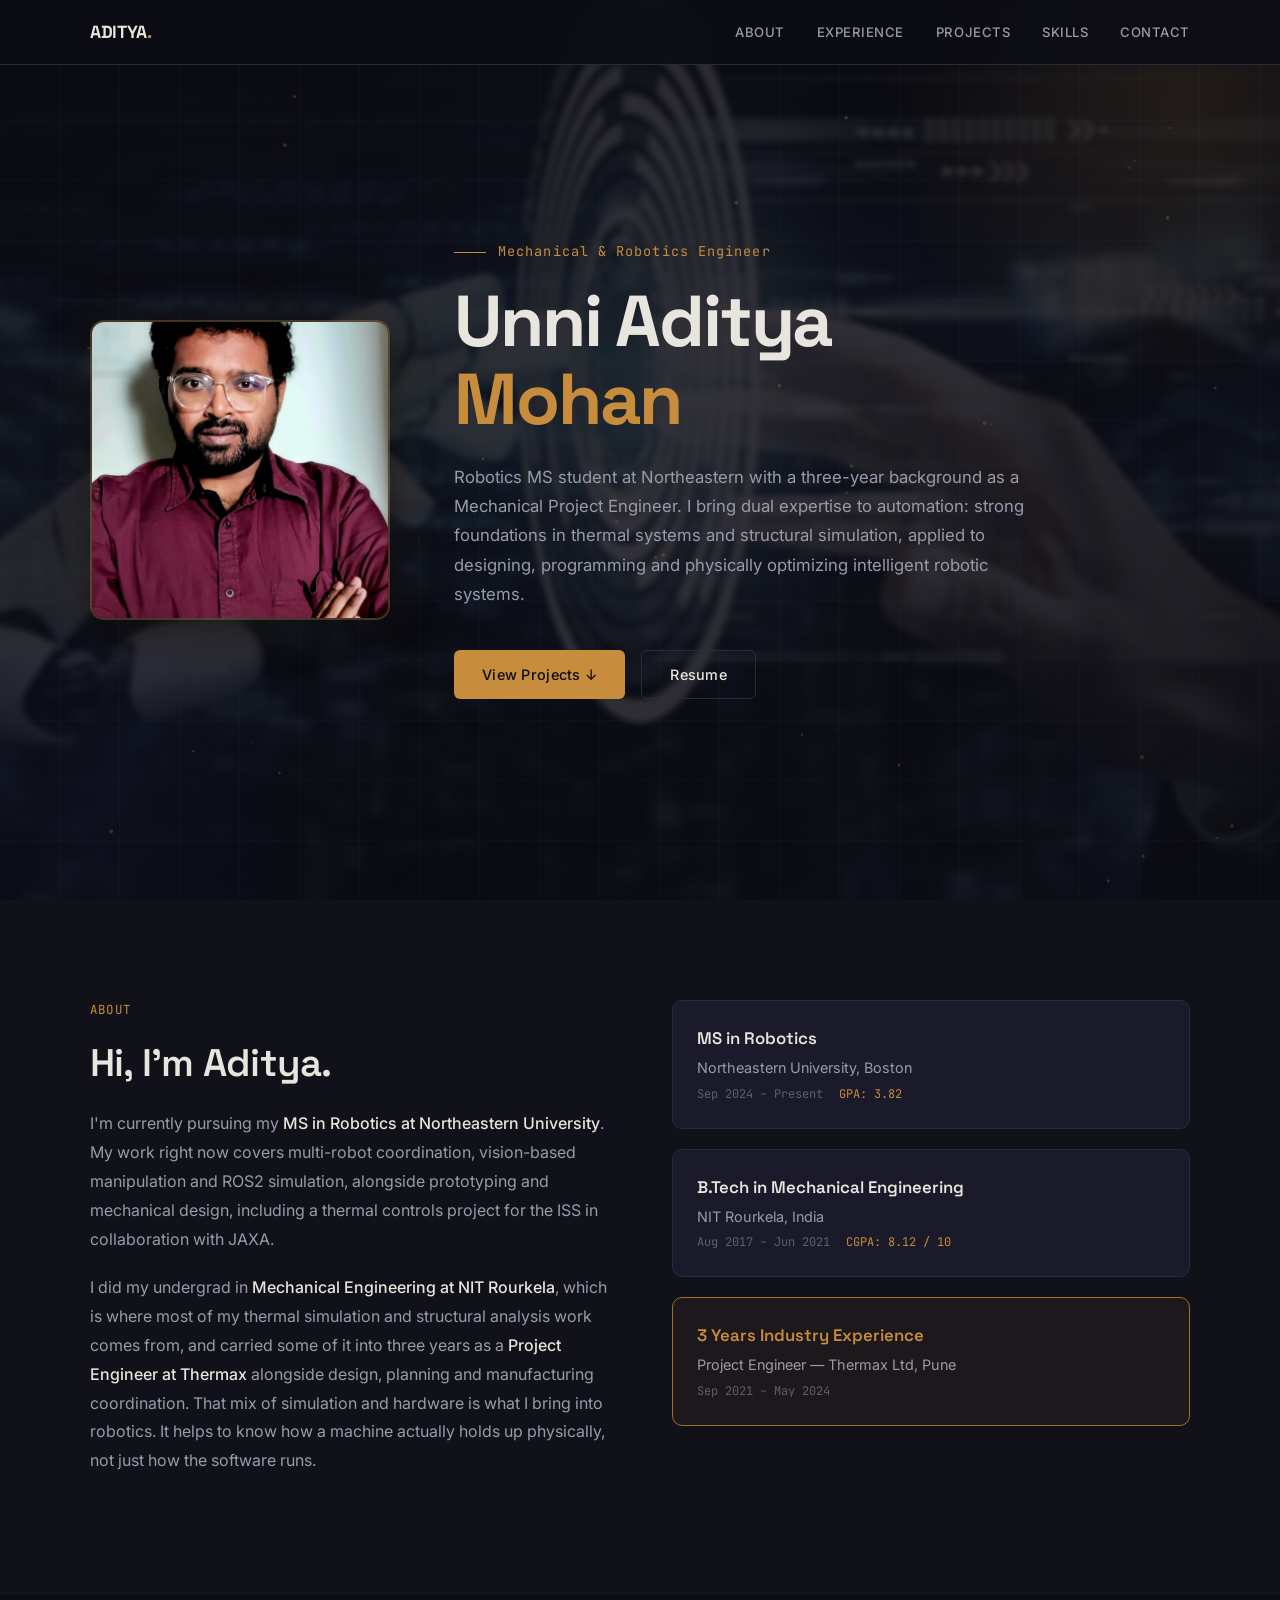
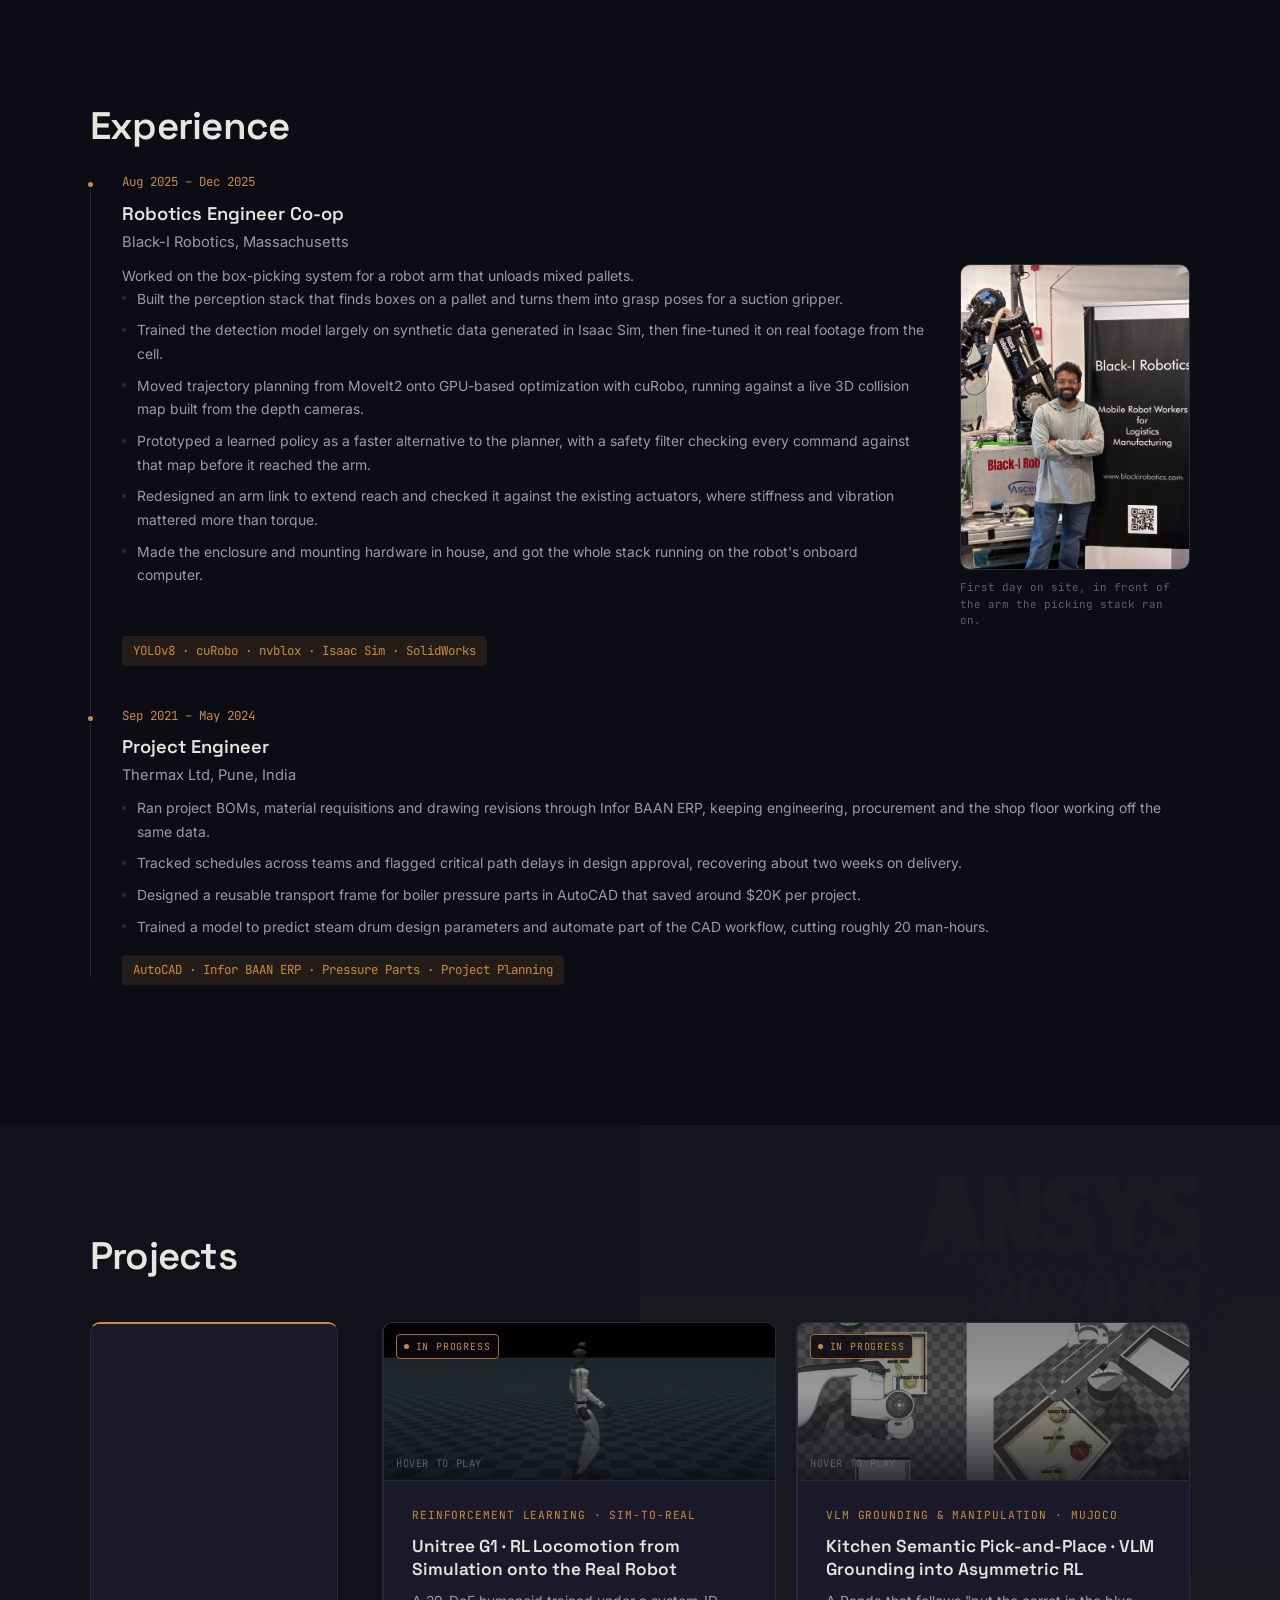
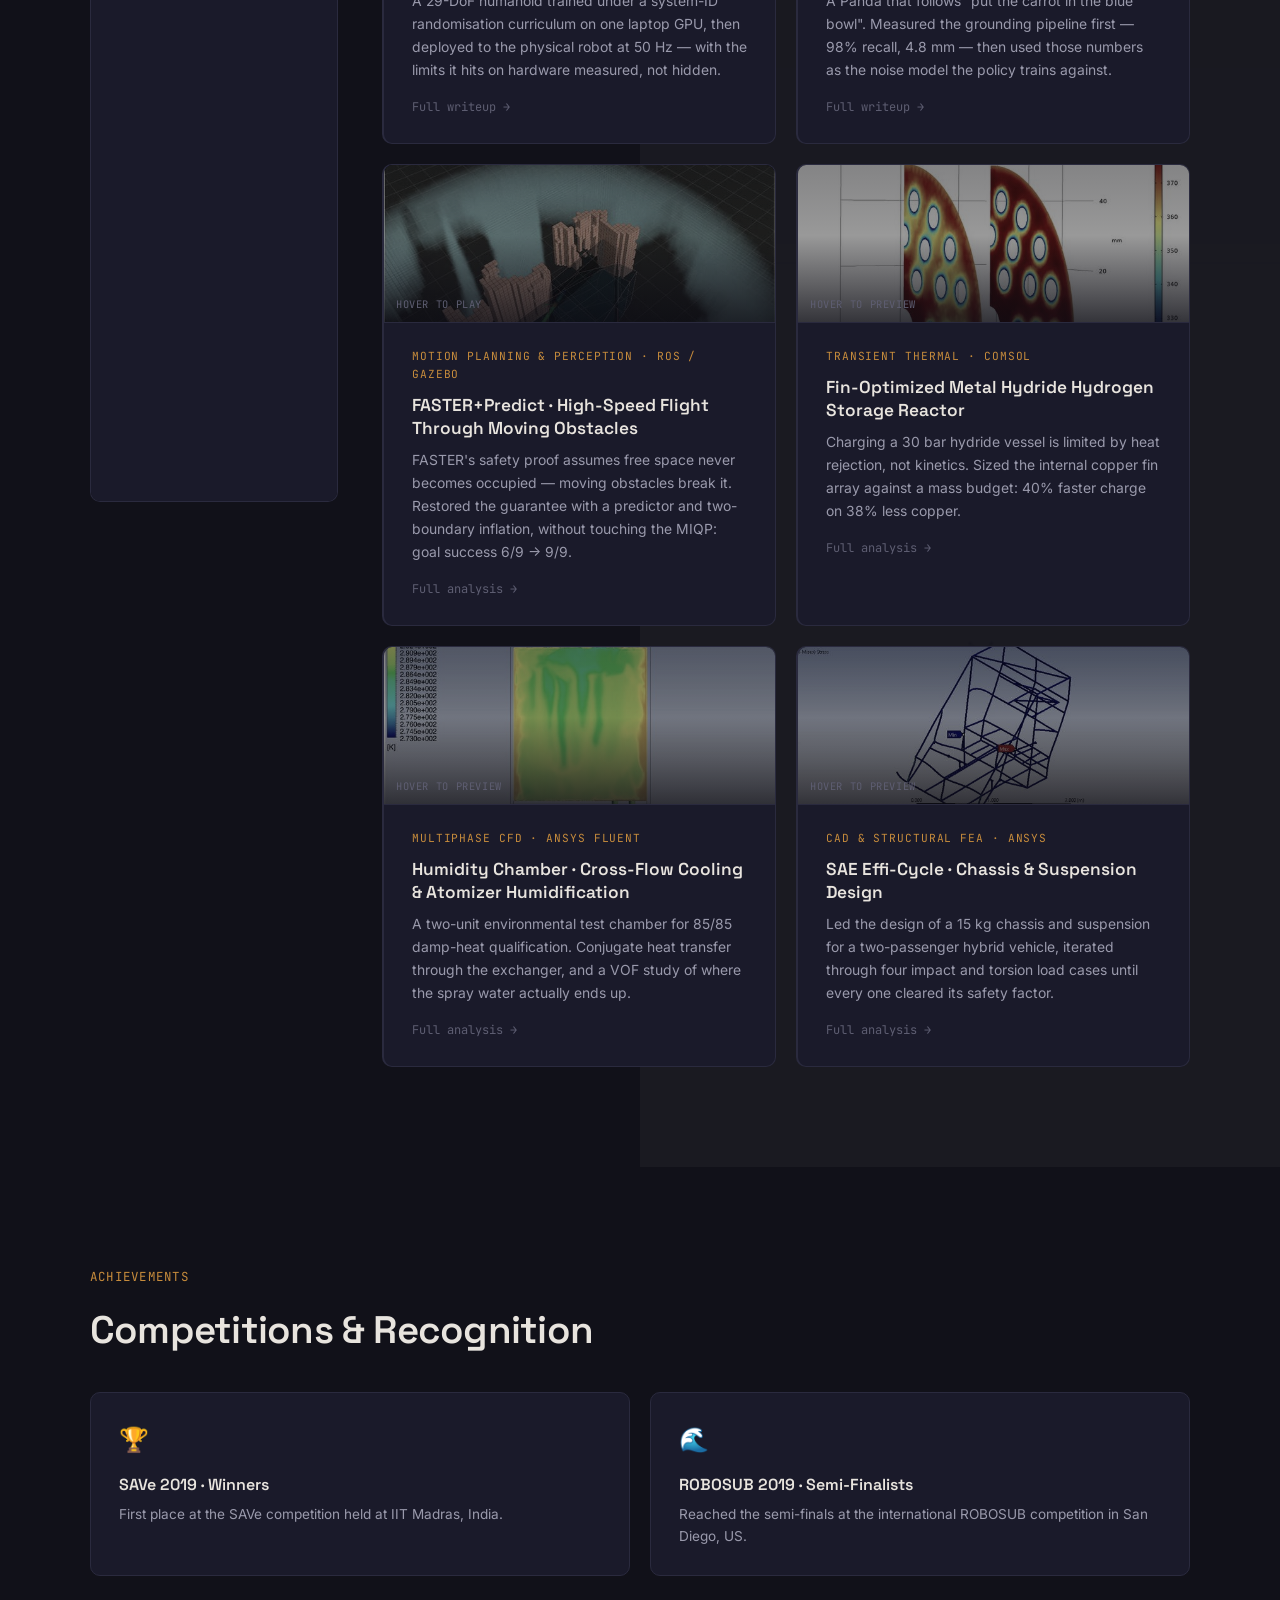
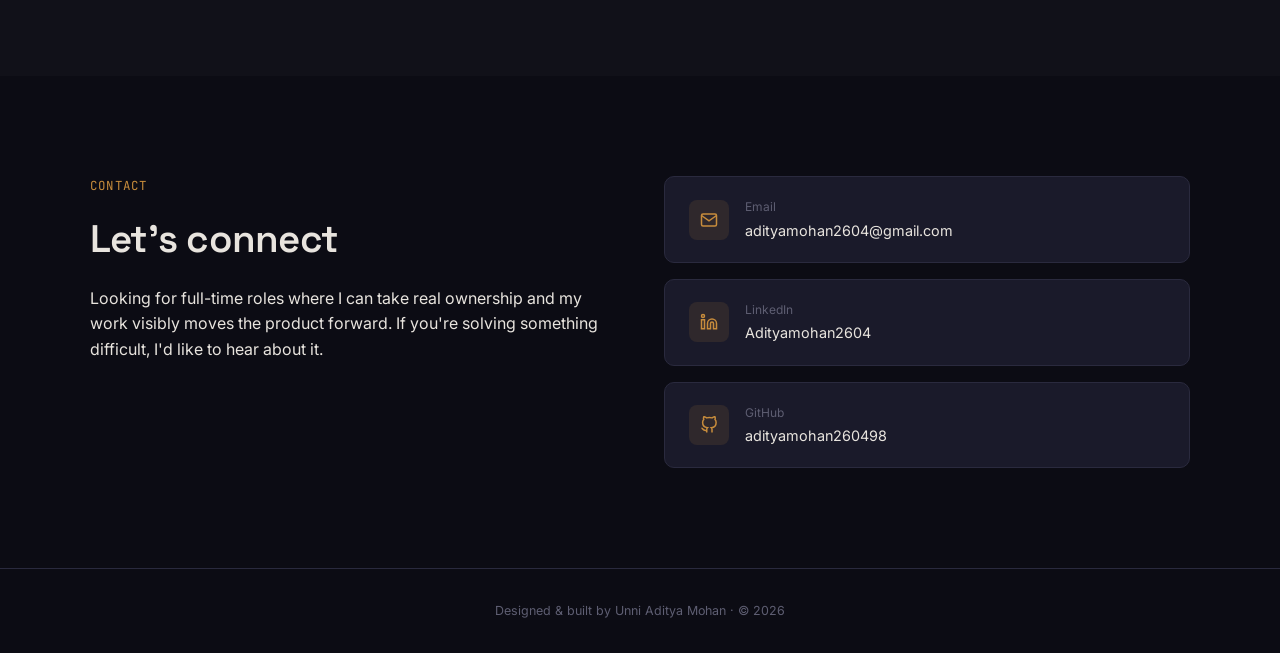
==== commit 3705452a: "Add three robotics projects; video support for cards and writeups Projects, newest first on the land" ====
--- a/index.html
+++ b/index.html
@@ -8,7 +8,7 @@
   <link rel="preconnect" href="https://fonts.googleapis.com">
   <link rel="preconnect" href="https://fonts.gstatic.com" crossorigin>
   <link href="https://fonts.googleapis.com/css2?family=Space+Grotesk:wght@400;500;600;700&family=Inter:wght@300;400;500;600&family=JetBrains+Mono:wght@400;500&display=swap" rel="stylesheet">
-  <link rel="stylesheet" href="assets/css/main.css?v=3">
+  <link rel="stylesheet" href="assets/css/main.css?v=5">
 </head>
 <body>
 
@@ -247,6 +247,81 @@
       ───────────────────────────────────────────────────────────────────── -->
       <div class="project-index">
 
+        <!-- Cards with a .pc-wip pip are live projects — the detail page carries a
+             .wip-banner saying what works today and what is still open. -->
+        <a class="project-card reveal" id="p-g1-locomotion" href="projects/g1-locomotion.html">
+          <div class="pc-preview" data-interval="1000">
+            <img class="active" src="assets/images/thumbs/g1-locomotion/01.jpg" alt="Unitree G1 humanoid walking forward in MuJoCo">
+            <img data-src="assets/images/thumbs/g1-locomotion/02.jpg" alt="G1 stepping sideways with command velocity arrow">
+            <img data-src="assets/images/thumbs/g1-locomotion/03.jpg" alt="G1 support phase with foot contact markers">
+            <img data-src="assets/images/thumbs/g1-locomotion/04.jpg" alt="G1 walking backward during the distance sequence">
+            <video data-src="assets/videos/g1/card-loop.mp4" loop muted playsinline preload="none"
+                   aria-hidden="true" tabindex="-1"></video>
+            <span class="pc-wip">In progress</span>
+            <span class="pc-hint">Hover to play</span>
+            <div class="pc-dots"><i class="on"></i><i></i><i></i><i></i></div>
+          </div>
+          <div class="pc-body">
+            <div class="pc-type">Reinforcement Learning · Sim-to-Real</div>
+            <div class="pc-title">Unitree G1 · RL Locomotion from Simulation onto the Real Robot</div>
+            <div class="pc-desc">
+              A 29-DoF humanoid trained under a system-ID randomisation curriculum on one laptop GPU, then
+              deployed to the physical robot at 50 Hz — with the limits it hits on hardware measured, not hidden.
+            </div>
+            <div class="pc-go">Full writeup <span>→</span></div>
+          </div>
+        </a>
+
+        <a class="project-card reveal" id="p-kitchen-pick-place" href="projects/kitchen-pick-place.html">
+          <div class="pc-preview" data-interval="1000">
+            <img class="active" src="assets/images/thumbs/kitchen-pick-place/01.jpg" alt="OWLv2 grounding with oriented bounding boxes on kitchen objects">
+            <img data-src="assets/images/thumbs/kitchen-pick-place/02.jpg" alt="Franka Panda executing a pick in the randomised kitchen">
+            <img data-src="assets/images/thumbs/kitchen-pick-place/03.jpg" alt="Command to VLM to execution pipeline demo">
+            <img data-src="assets/images/thumbs/kitchen-pick-place/04.jpg" alt="Forearm camera view of the counter">
+            <video data-src="assets/videos/kitchen/card-loop.mp4" loop muted playsinline preload="none"
+                   aria-hidden="true" tabindex="-1"></video>
+            <span class="pc-wip">In progress</span>
+            <span class="pc-hint">Hover to play</span>
+            <div class="pc-dots"><i class="on"></i><i></i><i></i><i></i></div>
+          </div>
+          <div class="pc-body">
+            <div class="pc-type">VLM Grounding &amp; Manipulation · MuJoCo</div>
+            <div class="pc-title">Kitchen Semantic Pick-and-Place · VLM Grounding into Asymmetric RL</div>
+            <div class="pc-desc">
+              A Panda that follows "put the carrot in the blue bowl". Measured the grounding pipeline first —
+              98% recall, 4.8 mm — then used those numbers as the noise model the policy trains against.
+            </div>
+            <div class="pc-go">Full writeup <span>→</span></div>
+          </div>
+        </a>
+
+        <!-- This card plays a real clip on hover. The four stills below are the
+             fallback: they cycle exactly like every other card if JS is off, if
+             autoplay is blocked, or under prefers-reduced-motion. The video
+             carries data-src so the clip is only fetched once someone hovers. -->
+        <a class="project-card reveal" id="p-faster-dynamic" href="projects/faster-dynamic.html">
+          <div class="pc-preview" data-interval="1000">
+            <img class="active" src="assets/images/thumbs/faster-dynamic/01.jpg" alt="RViz view of occupancy voxels, unknown space and the committed trajectory">
+            <img data-src="assets/images/thumbs/faster-dynamic/02.jpg" alt="Gazebo corridor world with moving wall panels">
+            <img data-src="assets/images/thumbs/faster-dynamic/03.jpg" alt="Convex corridor polyhedra around the planned path">
+            <img data-src="assets/images/thumbs/faster-dynamic/04.jpg" alt="Dynamic forest world in Gazebo">
+            <video data-src="assets/videos/faster/card-loop.mp4" loop muted playsinline preload="none"
+                   aria-hidden="true" tabindex="-1"></video>
+            <span class="pc-hint">Hover to play</span>
+            <div class="pc-dots"><i class="on"></i><i></i><i></i><i></i></div>
+          </div>
+          <div class="pc-body">
+            <div class="pc-type">Motion Planning &amp; Perception · ROS / Gazebo</div>
+            <div class="pc-title">FASTER+Predict · High-Speed Flight Through Moving Obstacles</div>
+            <div class="pc-desc">
+              FASTER's safety proof assumes free space never becomes occupied — moving obstacles break it.
+              Restored the guarantee with a predictor and two-boundary inflation, without touching the MIQP:
+              goal success 6/9 → 9/9.
+            </div>
+            <div class="pc-go">Full analysis <span>→</span></div>
+          </div>
+        </a>
+
         <a class="project-card reveal" id="p-metal-hydride-reactor" href="projects/metal-hydride-reactor.html">
           <div class="pc-preview" data-interval="1000">
             <img class="active" src="assets/images/thumbs/metal-hydride-reactor/01.jpg" alt="Hydride bed temperature field at 50 s">
@@ -427,7 +502,7 @@
   <p>Designed &amp; built by Unni Aditya Mohan · © 2026</p>
 </footer>
 
-<script src="assets/js/main.js?v=3"></script>
+<script src="assets/js/main.js?v=5"></script>
 
 </body>
 </html>
--- a/assets/css/main.css
+++ b/assets/css/main.css
@@ -293,6 +293,39 @@
 .project-video iframe {
   width: 100%; display: block; aspect-ratio: 16/9; border: none;
 }
+
+/* In-progress banner for live projects — states what is done vs still open,
+   so a reader is never guessing how finished the work is. */
+.wip-banner {
+  margin: 0 2.5rem 2rem; padding: 1rem 1.25rem;
+  border: 1px solid var(--accent-dim); border-left: 3px solid var(--accent);
+  border-radius: 8px; background: var(--accent-soft);
+  display: flex; gap: 1rem; align-items: flex-start;
+}
+.wip-tag {
+  font-family: var(--font-mono); font-size: 0.66rem; letter-spacing: 0.08em;
+  text-transform: uppercase; color: var(--accent); white-space: nowrap;
+  border: 1px solid var(--accent-dim); border-radius: 4px;
+  padding: 0.25rem 0.5rem; margin-top: 0.1rem;
+}
+.wip-text { font-size: 0.85rem; line-height: 1.65; color: var(--text-secondary); }
+.wip-text b { color: var(--text-primary); font-weight: 600; }
+
+/* Side-by-side clips (simulation runs). Falls back to one column on mobile. */
+.video-grid {
+  display: grid; grid-template-columns: repeat(2, 1fr); gap: 1.25rem;
+  margin: 0 2.5rem 2rem;
+}
+.video-grid figure { margin: 0; }
+.video-grid video {
+  width: 100%; display: block; border-radius: 8px;
+  background: #0a0a12; border: 1px solid var(--border);
+}
+.video-grid figcaption {
+  margin-top: 0.6rem; font-size: 0.78rem; line-height: 1.5;
+  color: var(--text-muted);
+}
+.video-grid figcaption b { color: var(--text-secondary); font-weight: 600; }
 
 /* Project links bar */
 .project-actions {
@@ -520,6 +553,8 @@
   .featured-tech { padding: 0 1.5rem 1.25rem; }
   .results-section { margin: 0 1.25rem 1.25rem; }
   .project-video { margin: 0 1.25rem 1.25rem; }
+  .video-grid { grid-template-columns: 1fr; gap: 1rem; margin: 0 1.25rem 1.25rem; }
+  .wip-banner { margin: 0 1.25rem 1.25rem; flex-direction: column; gap: 0.6rem; }
   .project-actions { padding: 0 1.25rem 1.5rem; }
   section { padding: 60px 1.25rem; }
   .hero { padding: 100px 1.25rem 60px; }
@@ -679,6 +714,31 @@
 }
 .project-card:hover .pc-hint { opacity: 0; }
 
+/* Video hover preview — sits on top of the still-frame cycle. The stills stay
+   in the markup as the no-JS / reduced-motion fallback; main.js only reveals
+   and plays the video on hover, and preload="none" keeps it off the initial load. */
+.pc-preview video {
+  position: absolute; inset: 0; width: 100%; height: 100%;
+  object-fit: cover; opacity: 0; z-index: 1;
+  transition: opacity 0.4s ease;
+  pointer-events: none;
+}
+.pc-preview video.playing { opacity: 1; }
+
+/* "In progress" pip on a project card's preview band. */
+.pc-wip {
+  position: absolute; left: 12px; top: 11px; z-index: 3;
+  font-family: var(--font-mono); font-size: 0.62rem; letter-spacing: 0.08em;
+  text-transform: uppercase; color: var(--accent);
+  background: rgba(10, 10, 18, 0.82); border: 1px solid var(--accent-dim);
+  border-radius: 4px; padding: 0.22rem 0.45rem;
+  display: inline-flex; align-items: center; gap: 0.4rem;
+}
+.pc-wip::before {
+  content: ''; width: 5px; height: 5px; border-radius: 50%;
+  background: var(--accent); flex: none;
+}
+
 /* fallback band for projects with no captured imagery yet — shows a headline number */
 .pc-preview.pc-stat {
   display: flex; flex-direction: column; align-items: center; justify-content: center;
@@ -704,6 +764,7 @@
 @media (prefers-reduced-motion: reduce) {
   .pc-preview img { transition: opacity 0.2s ease; }
   .project-card:hover .pc-preview img.active { transform: none; }
+  .pc-preview video { display: none; }   /* stills only; main.js also skips playback */
 }
 
 @media (max-width: 768px) {
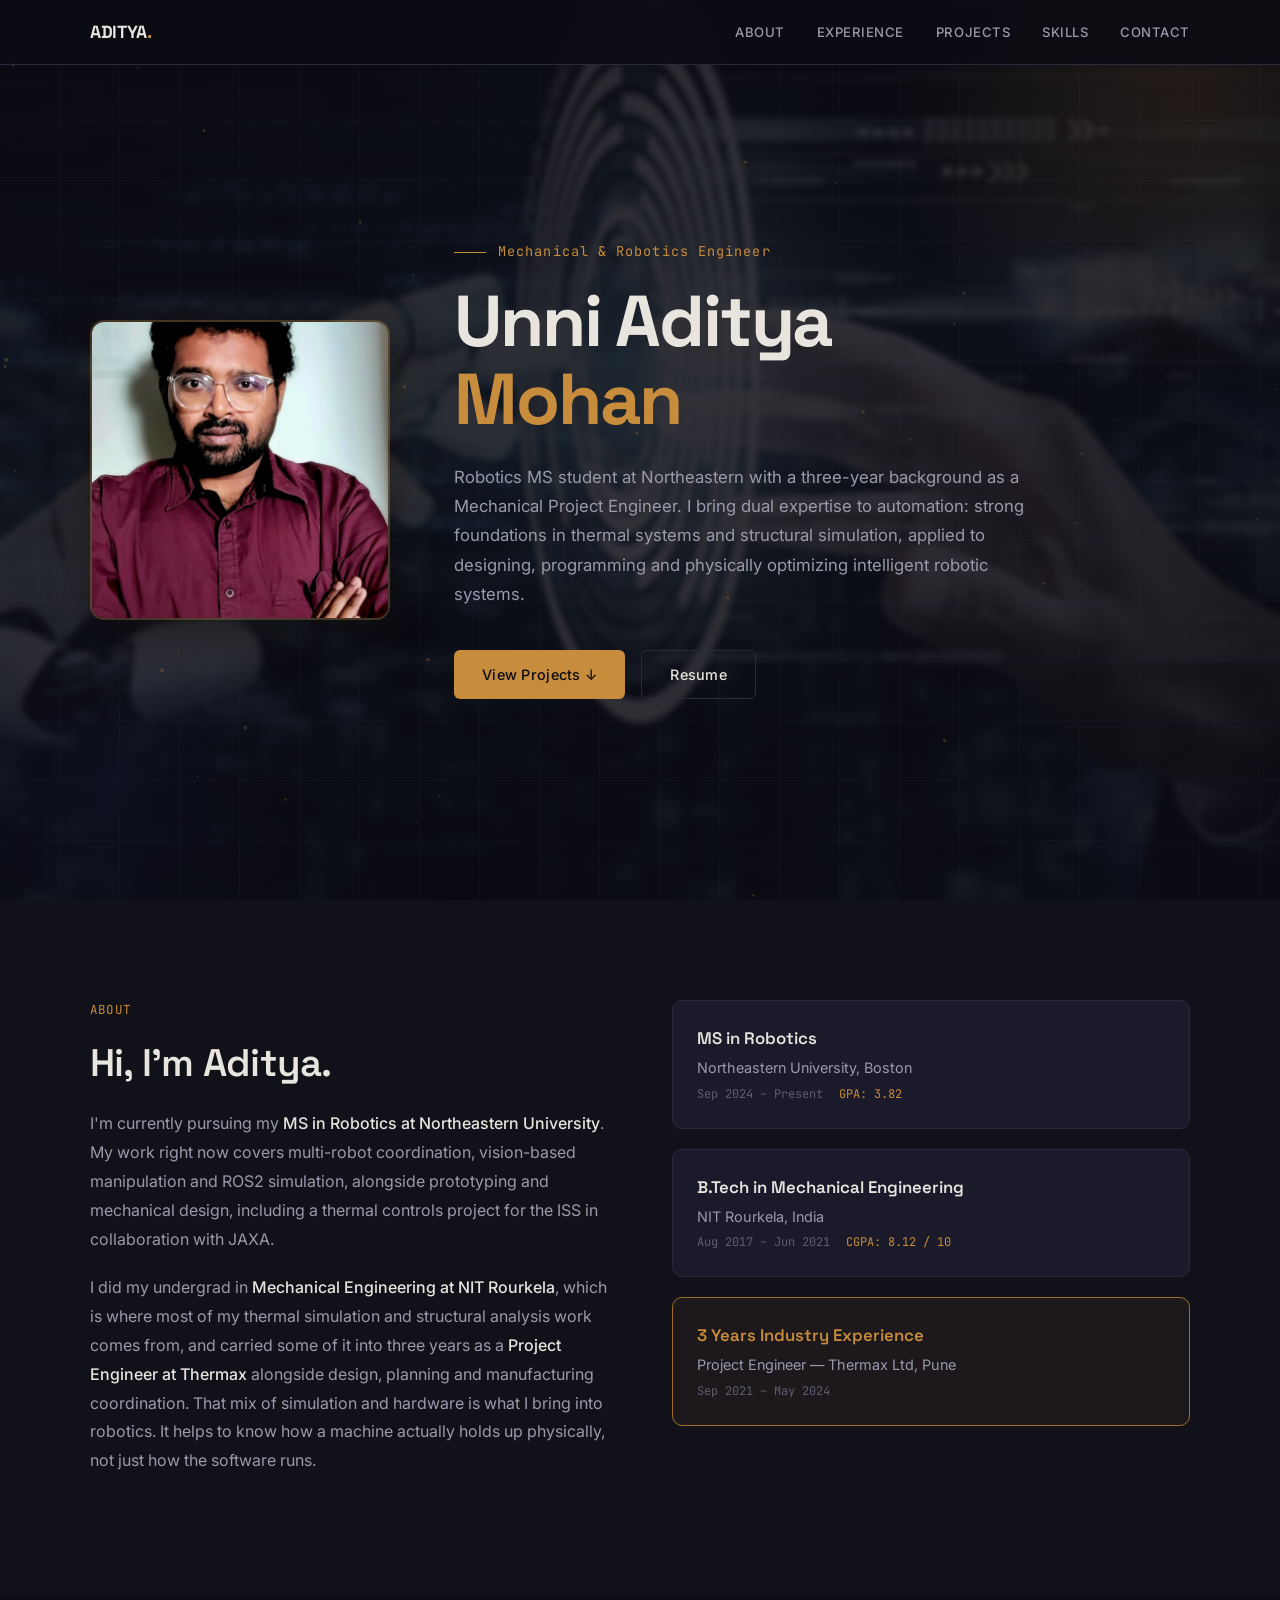
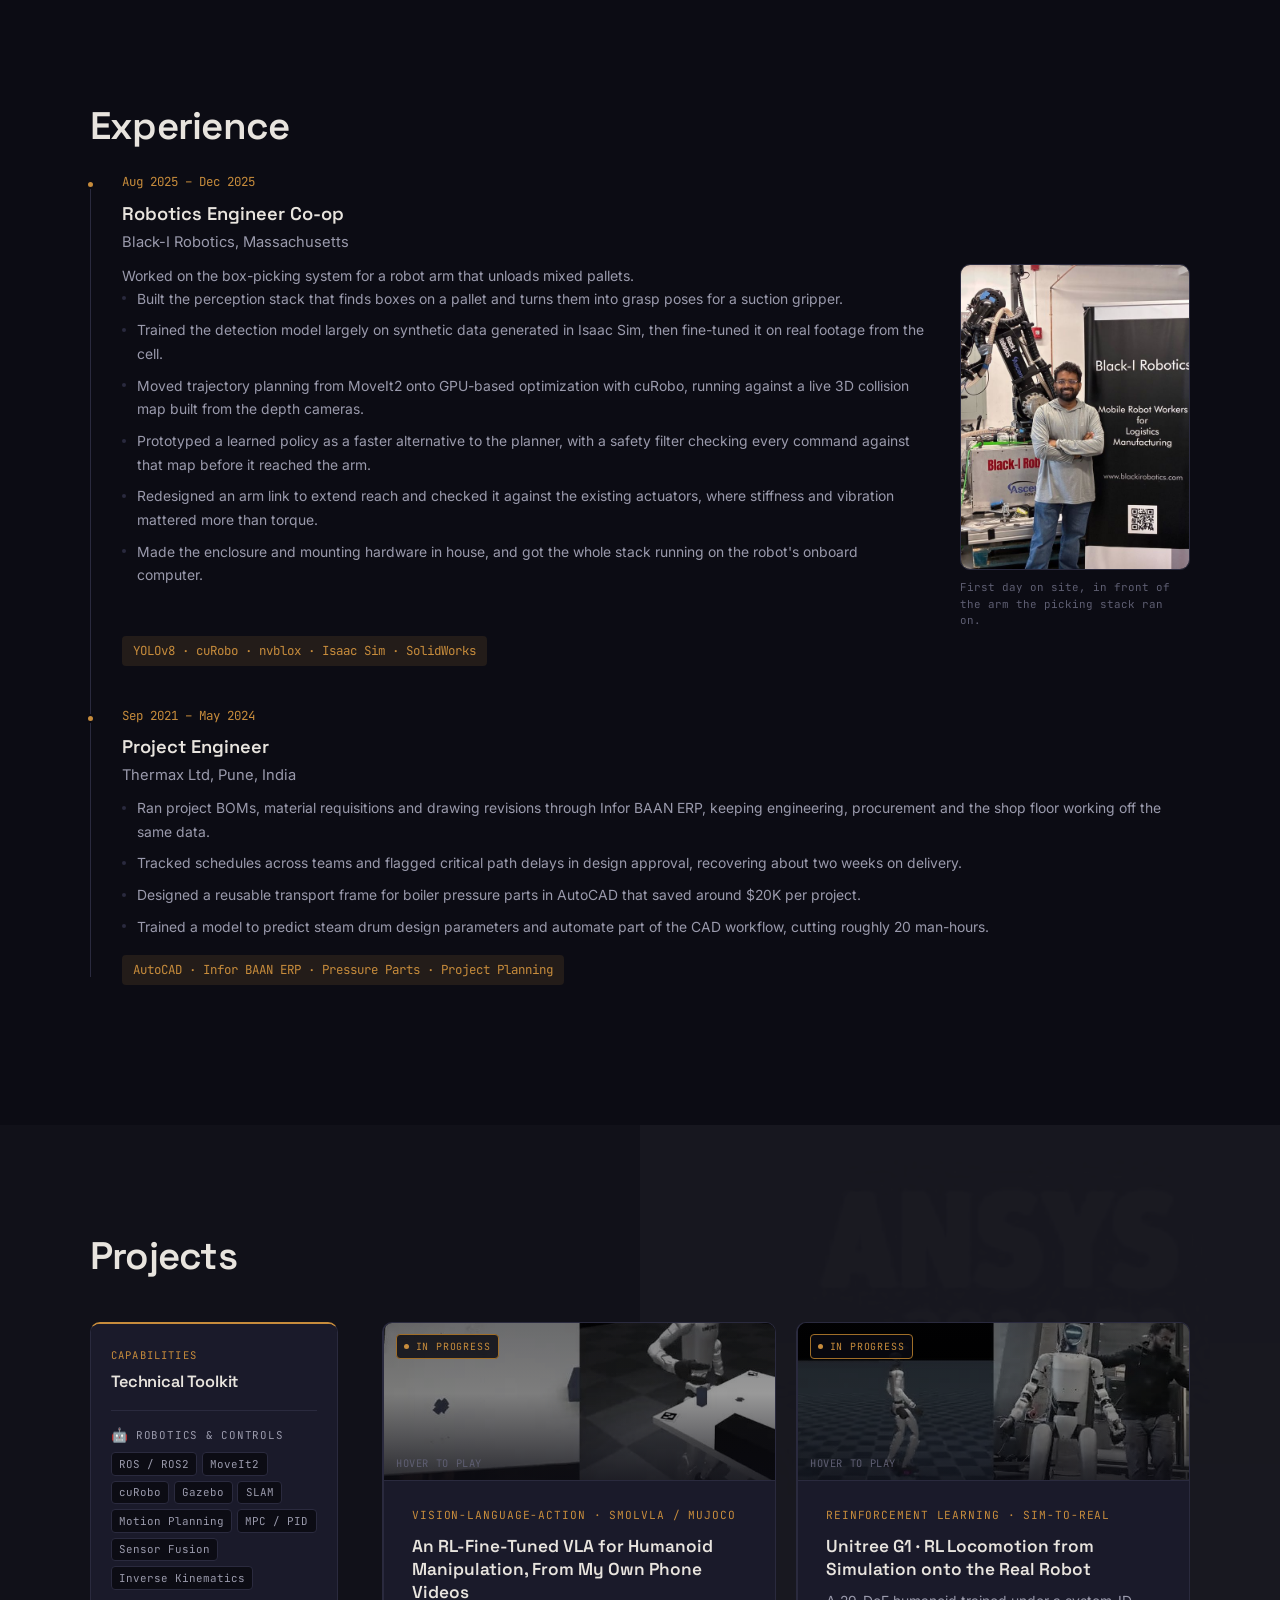
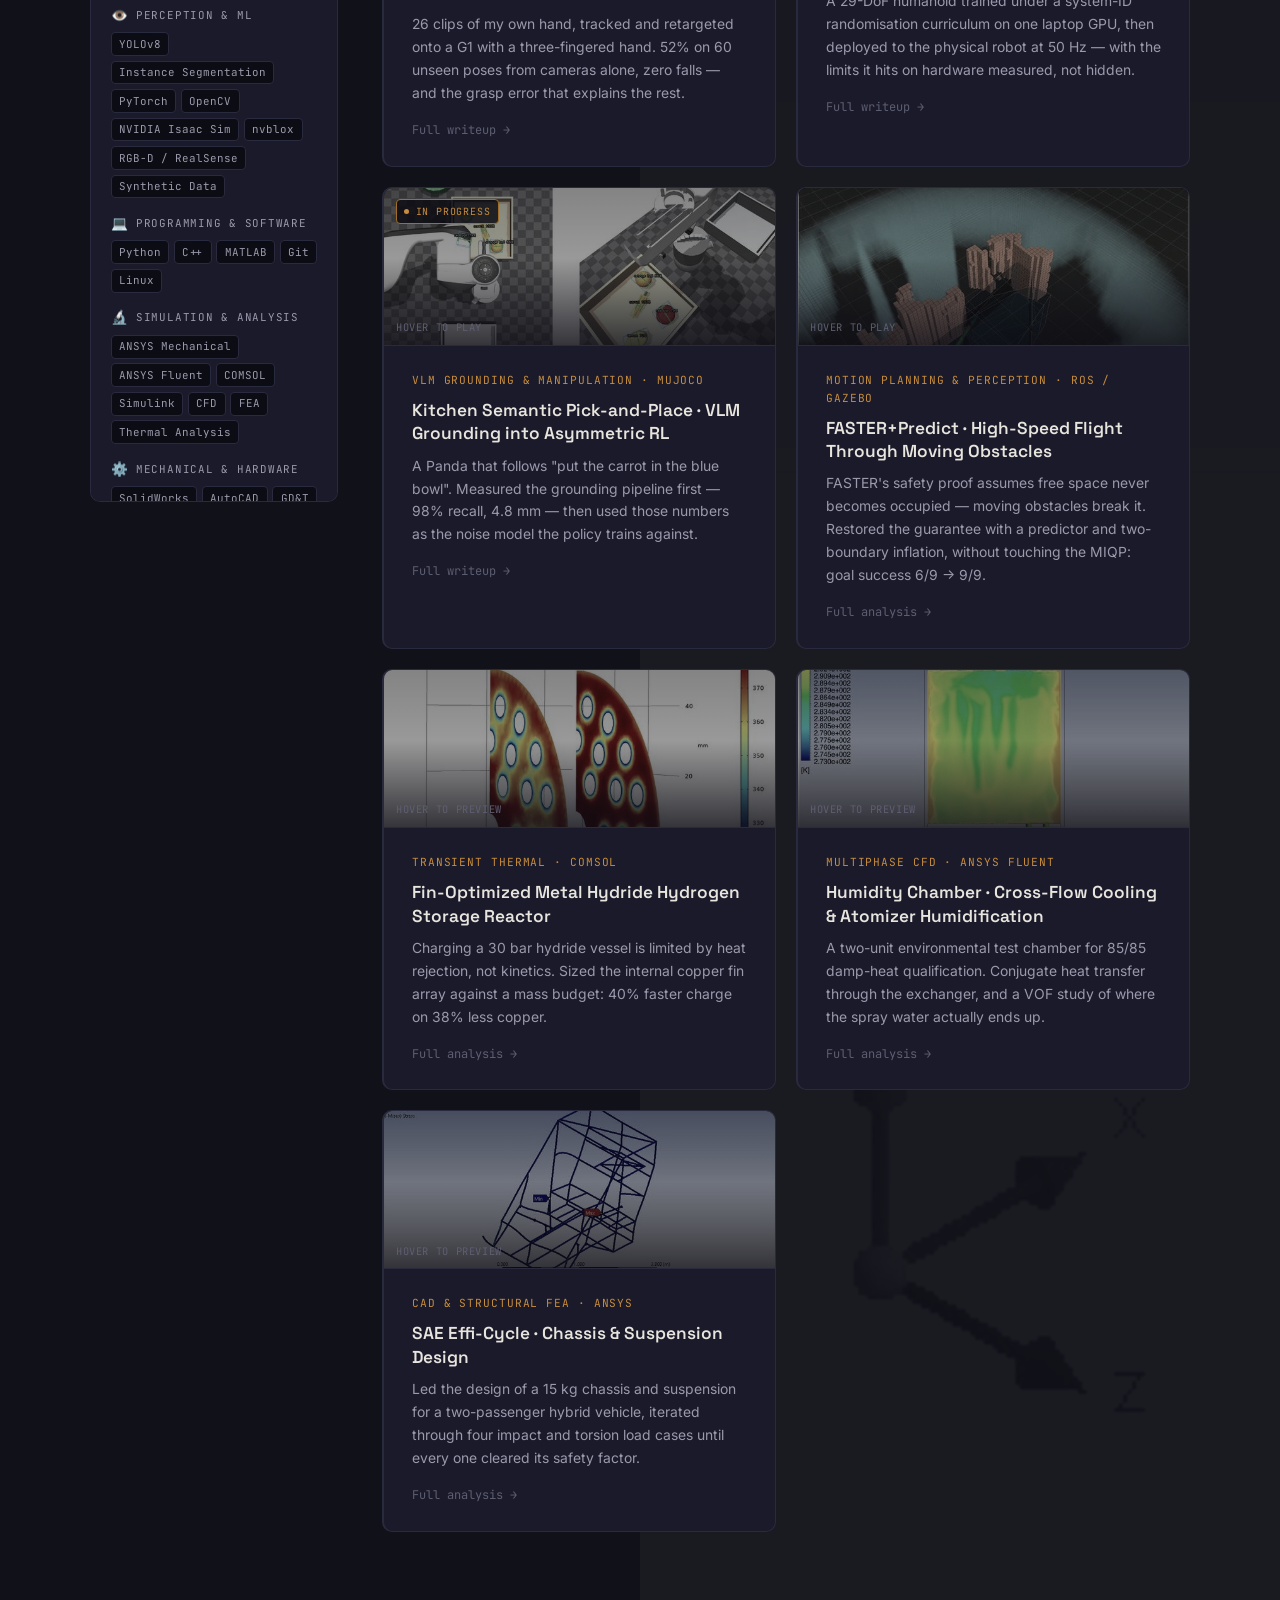
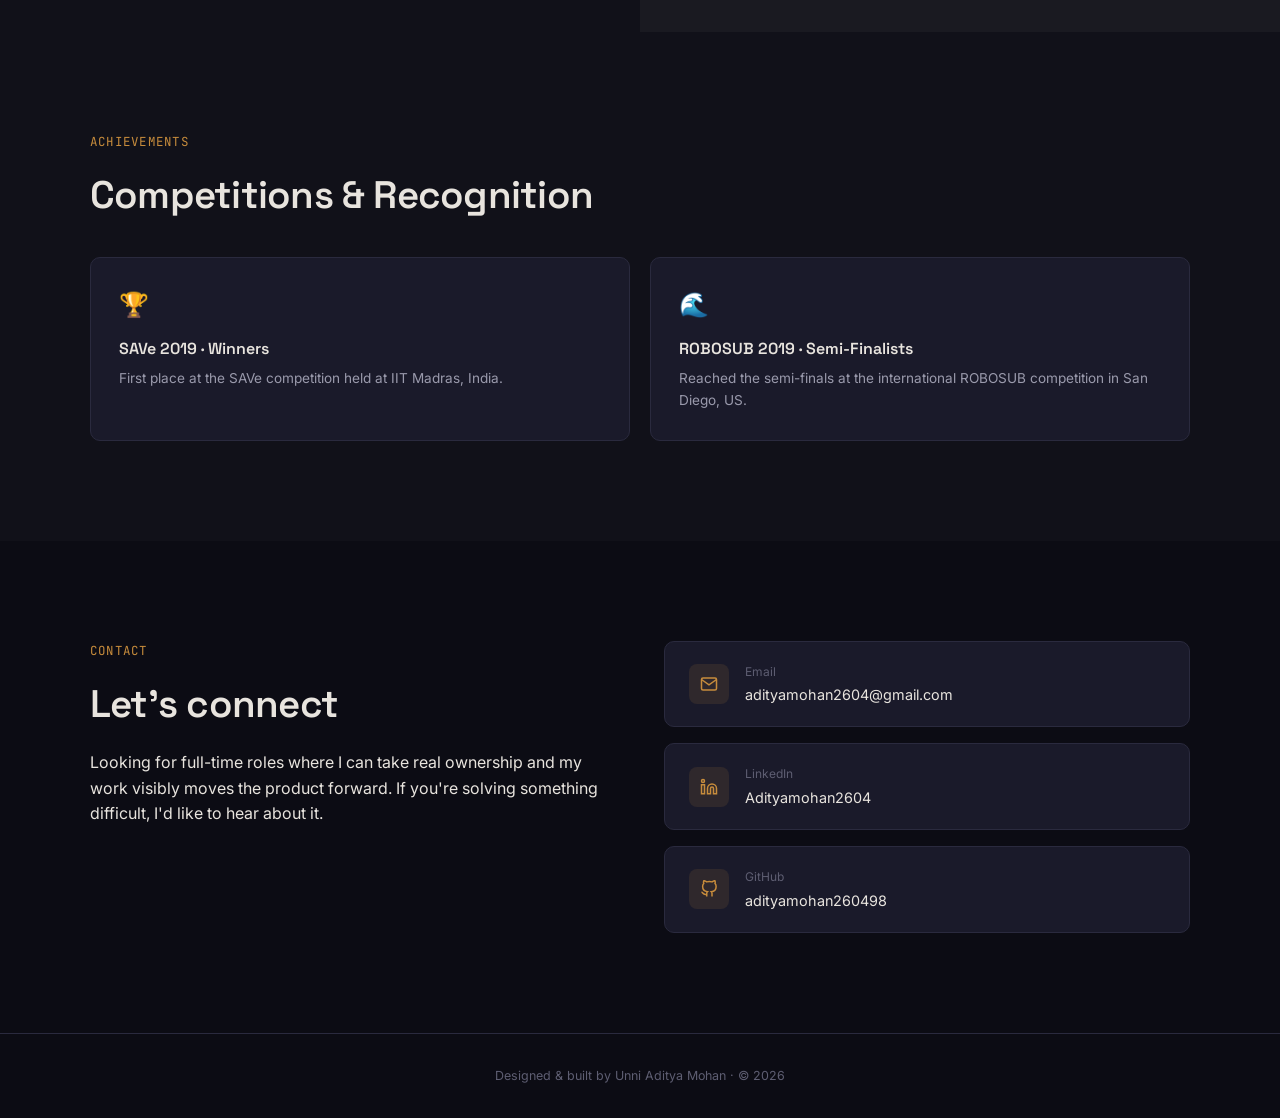
==== commit 734d5238: "Add VLA humanoid challenge; real-robot footage and sim-to-real results for G1 New project (first on " ====
--- a/index.html
+++ b/index.html
@@ -8,7 +8,7 @@
   <link rel="preconnect" href="https://fonts.googleapis.com">
   <link rel="preconnect" href="https://fonts.gstatic.com" crossorigin>
   <link href="https://fonts.googleapis.com/css2?family=Space+Grotesk:wght@400;500;600;700&family=Inter:wght@300;400;500;600&family=JetBrains+Mono:wght@400;500&display=swap" rel="stylesheet">
-  <link rel="stylesheet" href="assets/css/main.css?v=5">
+  <link rel="stylesheet" href="assets/css/main.css?v=6">
 </head>
 <body>
 
@@ -249,6 +249,29 @@
 
         <!-- Cards with a .pc-wip pip are live projects — the detail page carries a
              .wip-banner saying what works today and what is still open. -->
+        <a class="project-card reveal" id="p-humanoid-vla" href="projects/humanoid-vla.html">
+          <div class="pc-preview" data-interval="1000">
+            <img class="active" src="assets/images/thumbs/humanoid-vla/01.jpg" alt="Tracked human hand grasping a block beside the G1 doing the same in MuJoCo">
+            <img data-src="assets/images/thumbs/humanoid-vla/02.jpg" alt="MediaPipe hand track next to the retargeted robot motion">
+            <img data-src="assets/images/thumbs/humanoid-vla/03.jpg" alt="G1 and Dex3-1 hand lifting the block">
+            <img data-src="assets/images/thumbs/humanoid-vla/04.jpg" alt="Hand and robot placing the block on the star">
+            <video data-src="assets/videos/humanoid-vla/card-loop.mp4" loop muted playsinline preload="none"
+                   aria-hidden="true" tabindex="-1"></video>
+            <span class="pc-wip">In progress</span>
+            <span class="pc-hint">Hover to play</span>
+            <div class="pc-dots"><i class="on"></i><i></i><i></i><i></i></div>
+          </div>
+          <div class="pc-body">
+            <div class="pc-type">Vision-Language-Action · SmolVLA / MuJoCo</div>
+            <div class="pc-title">An RL-Fine-Tuned VLA for Humanoid Manipulation, From My Own Phone Videos</div>
+            <div class="pc-desc">
+              26 clips of my own hand, tracked and retargeted onto a G1 with a three-fingered hand. 52% on 60
+              unseen poses from cameras alone, zero falls — and the grasp error that explains the rest.
+            </div>
+            <div class="pc-go">Full writeup <span>→</span></div>
+          </div>
+        </a>
+
         <a class="project-card reveal" id="p-g1-locomotion" href="projects/g1-locomotion.html">
           <div class="pc-preview" data-interval="1000">
             <img class="active" src="assets/images/thumbs/g1-locomotion/01.jpg" alt="Unitree G1 humanoid walking forward in MuJoCo">
@@ -502,7 +525,7 @@
   <p>Designed &amp; built by Unni Aditya Mohan · © 2026</p>
 </footer>
 
-<script src="assets/js/main.js?v=5"></script>
+<script src="assets/js/main.js?v=6"></script>
 
 </body>
 </html>
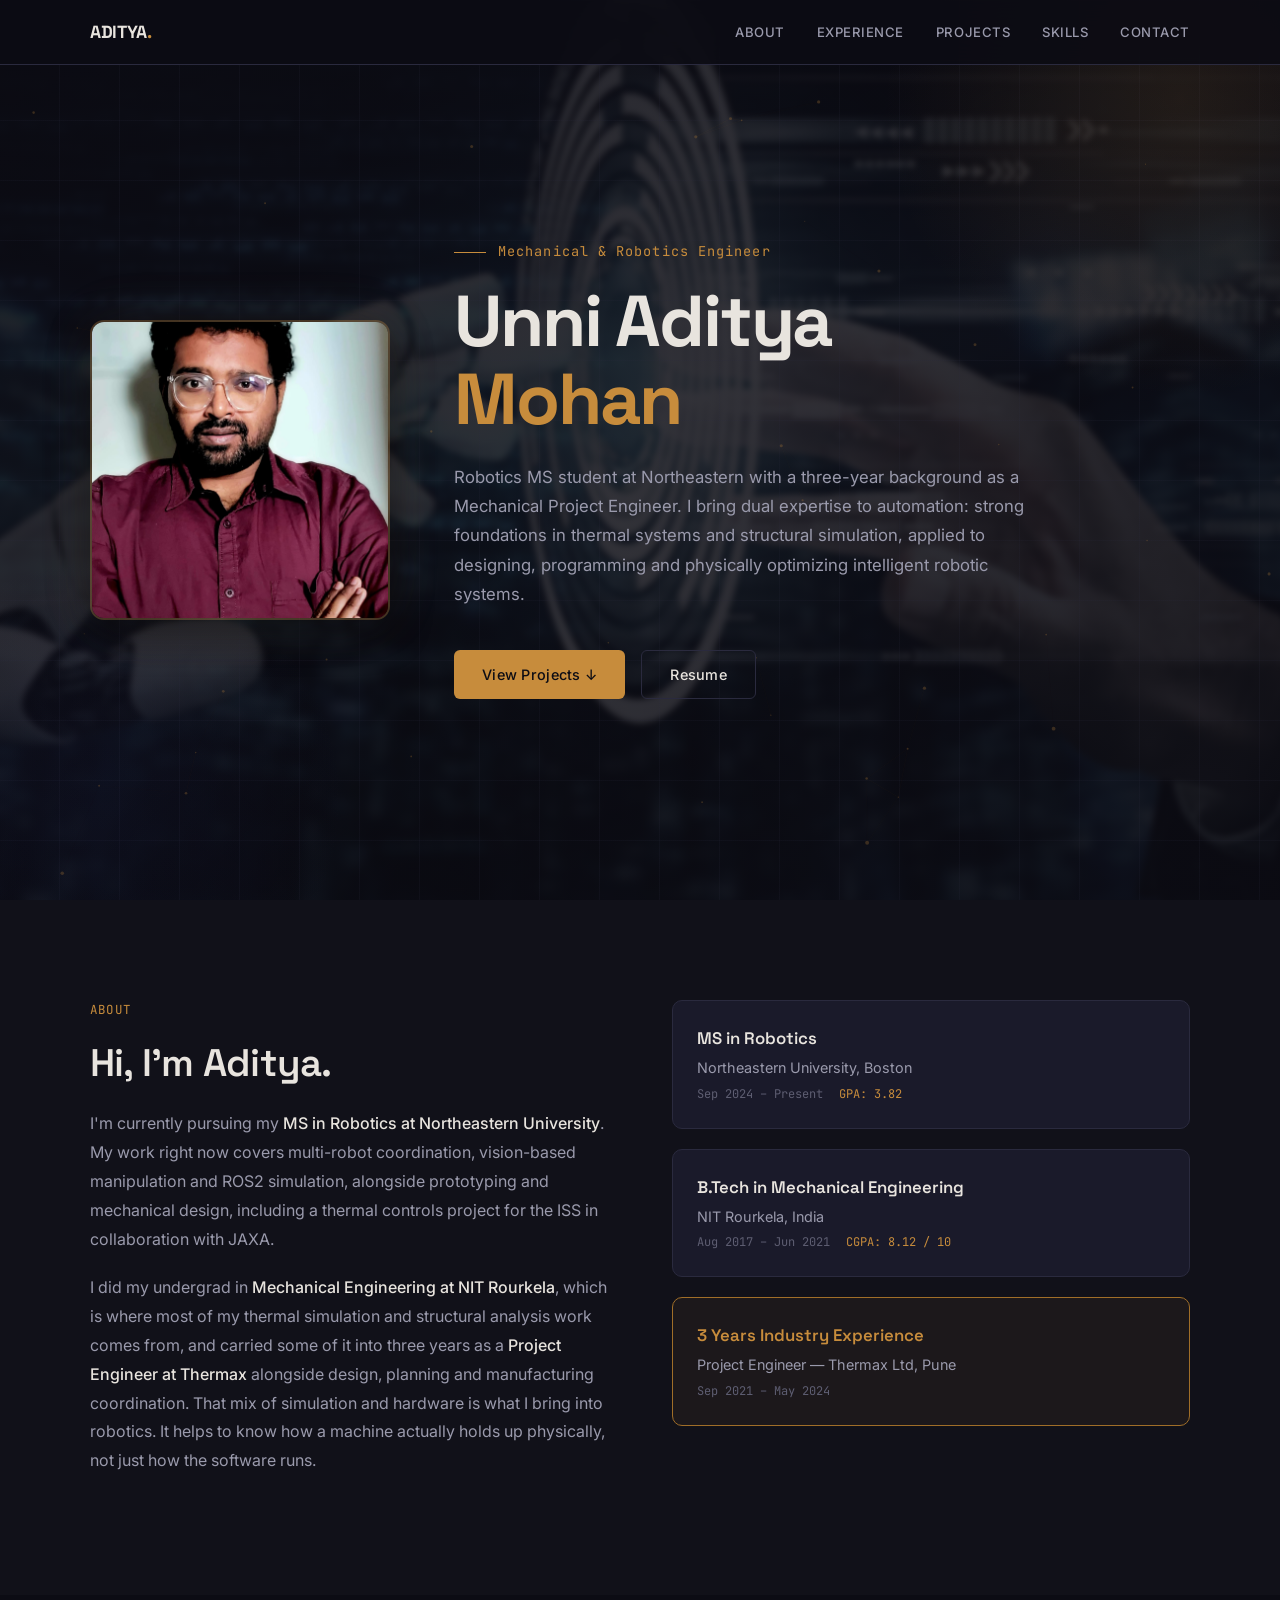
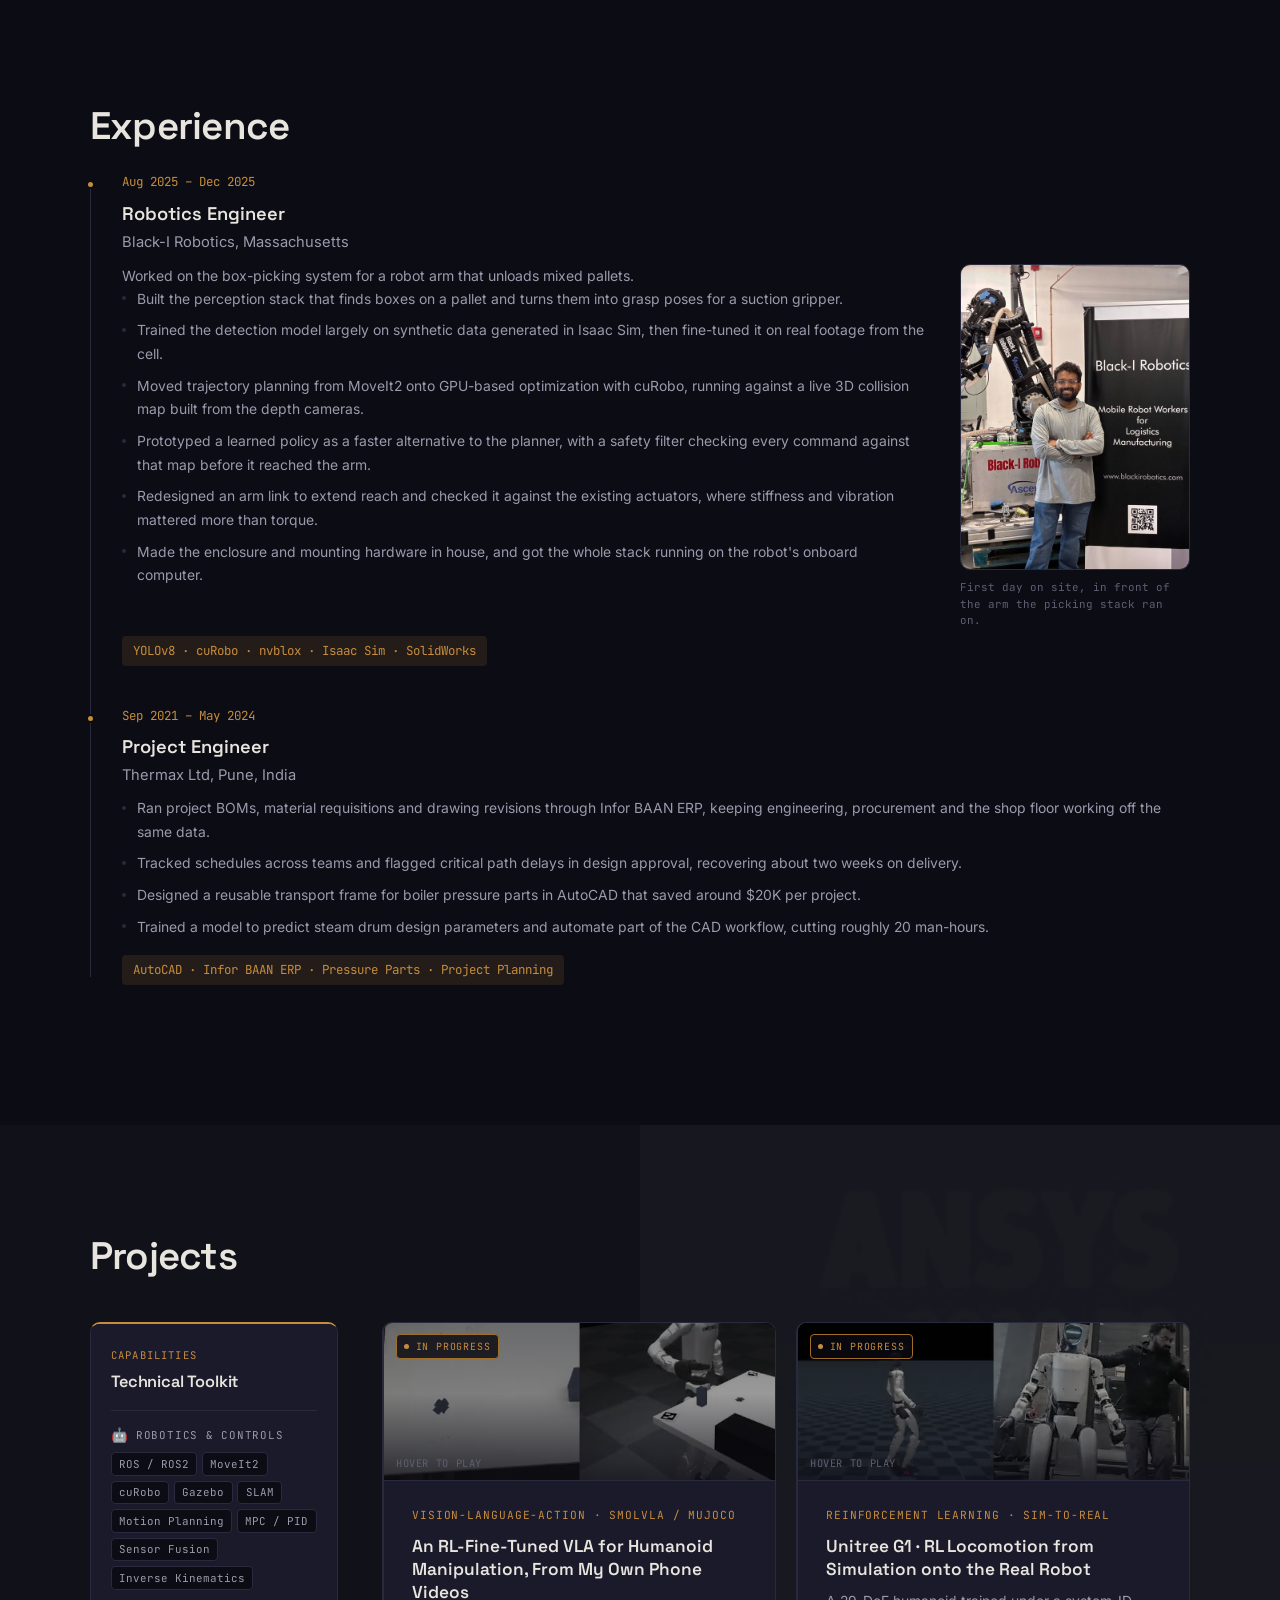
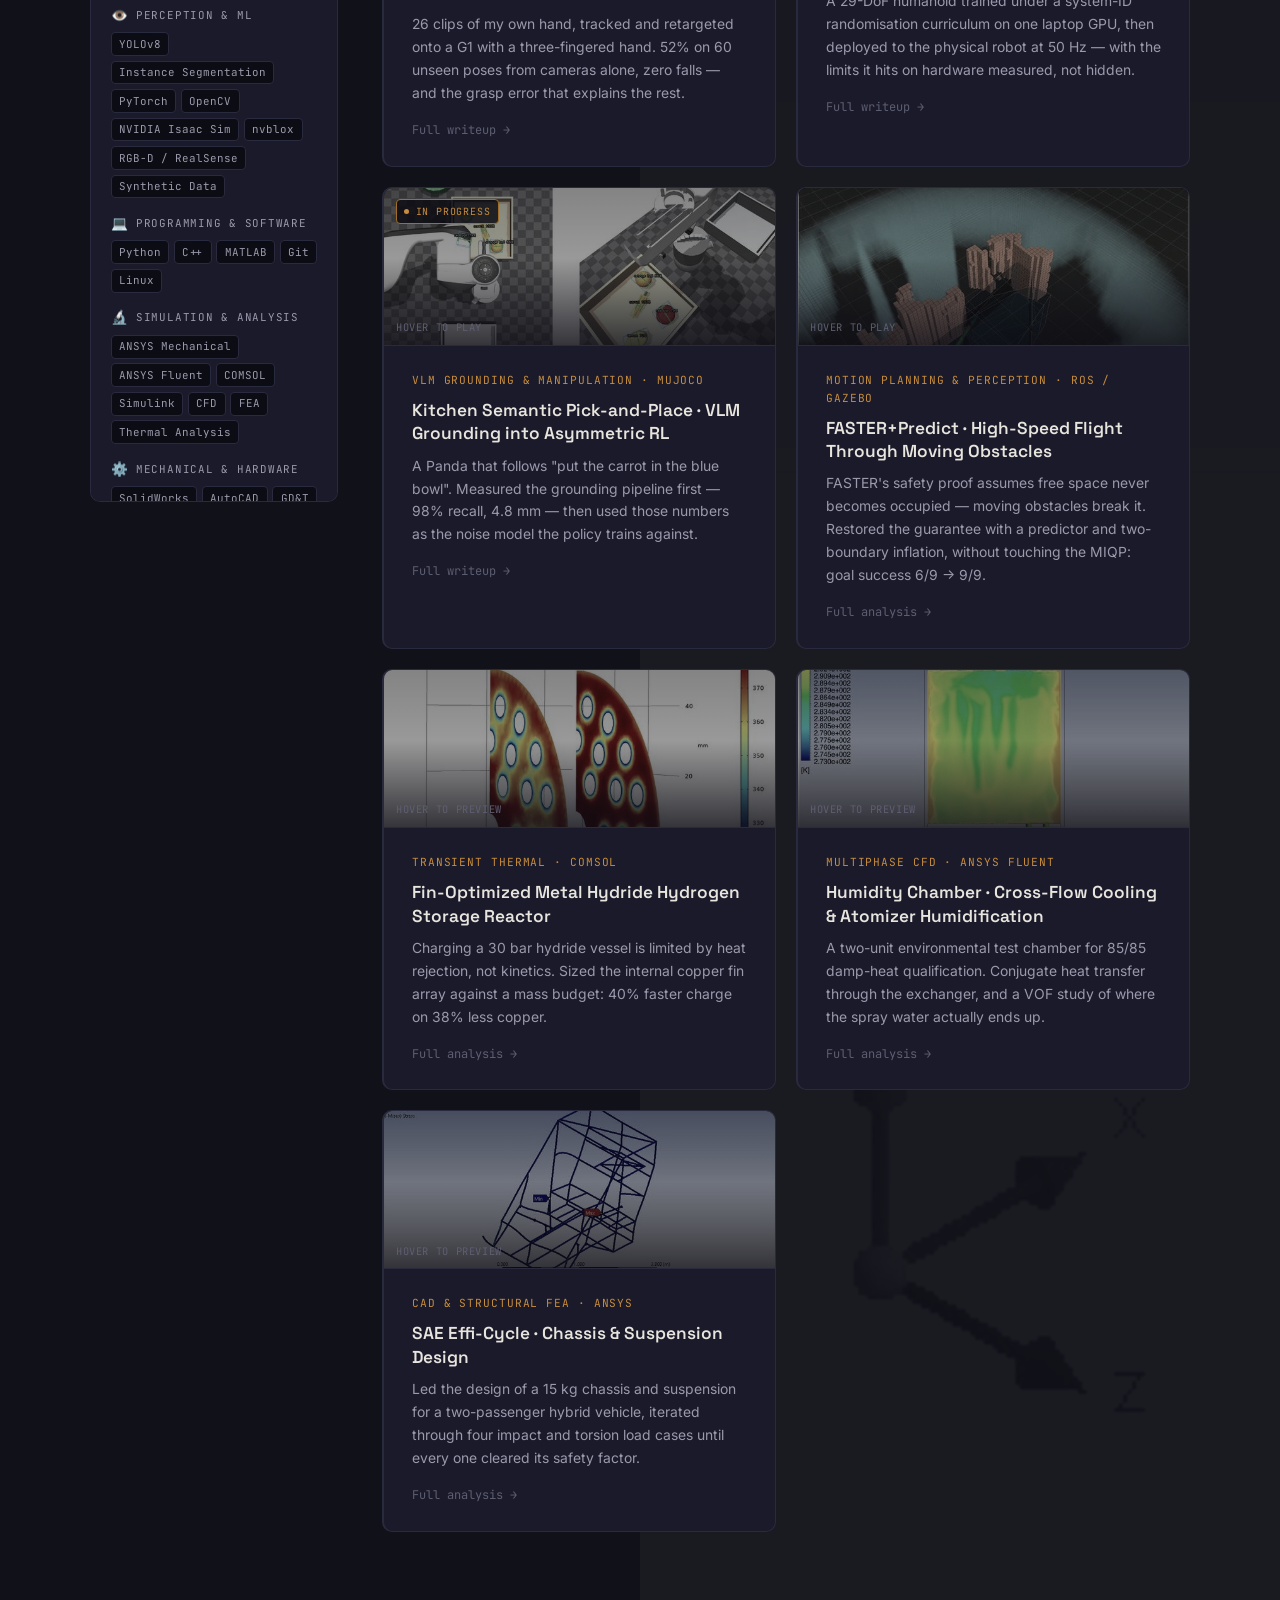
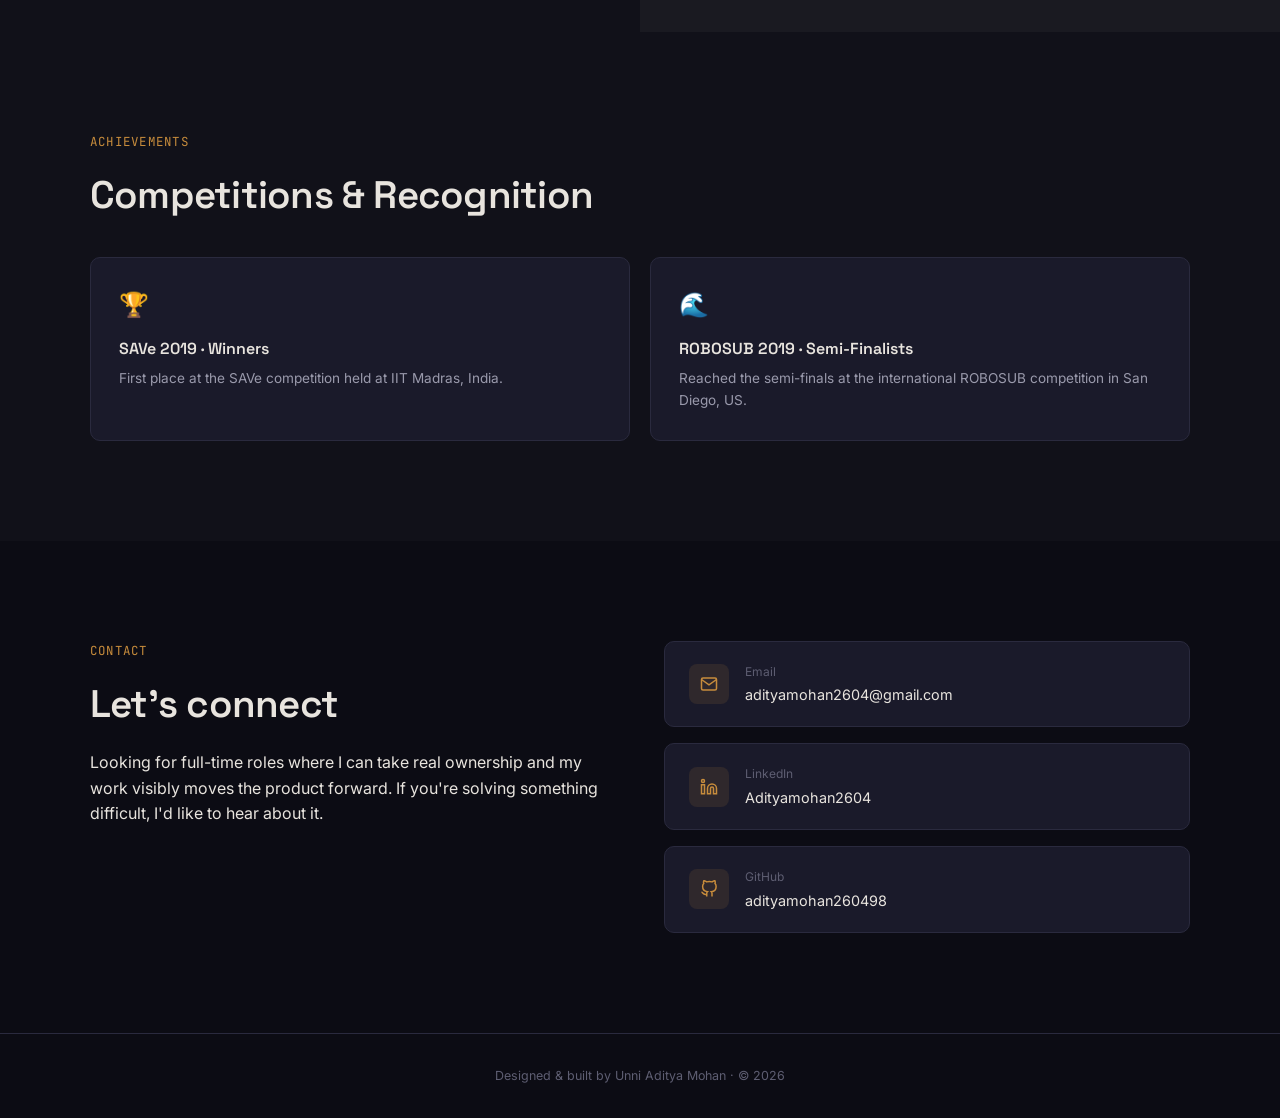
==== commit eb4dd0c0: "Experience: title is Robotics Engineer Co-Authored-By: Claude Opus 5 (1M context) <noreply@anthropic" ====
--- a/index.html
+++ b/index.html
@@ -113,7 +113,7 @@
 
       <div class="timeline-item reveal">
         <div class="timeline-date">Aug 2025 &ndash; Dec 2025</div>
-        <div class="timeline-role">Robotics Engineer Co-op</div>
+        <div class="timeline-role">Robotics Engineer</div>
         <div class="timeline-company">Black-I Robotics, Massachusetts</div>
 
         <div class="exp-split">
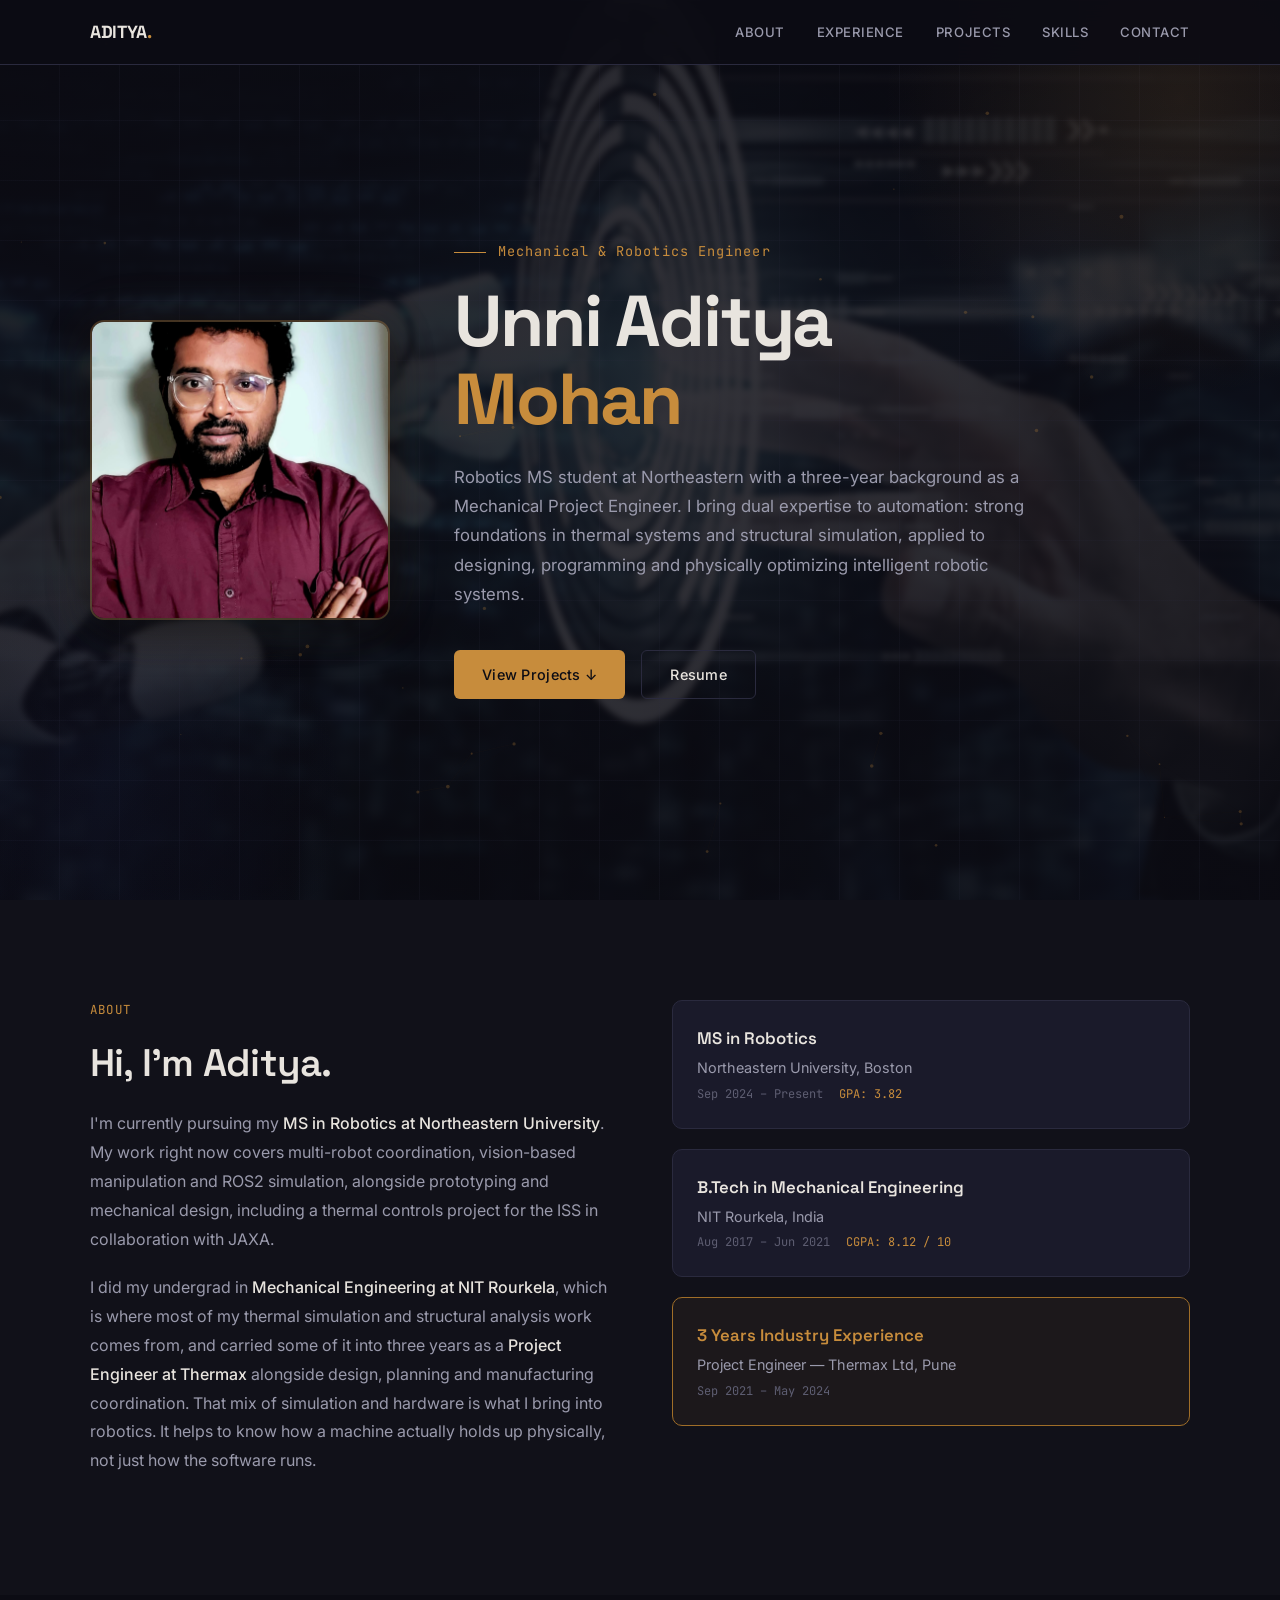
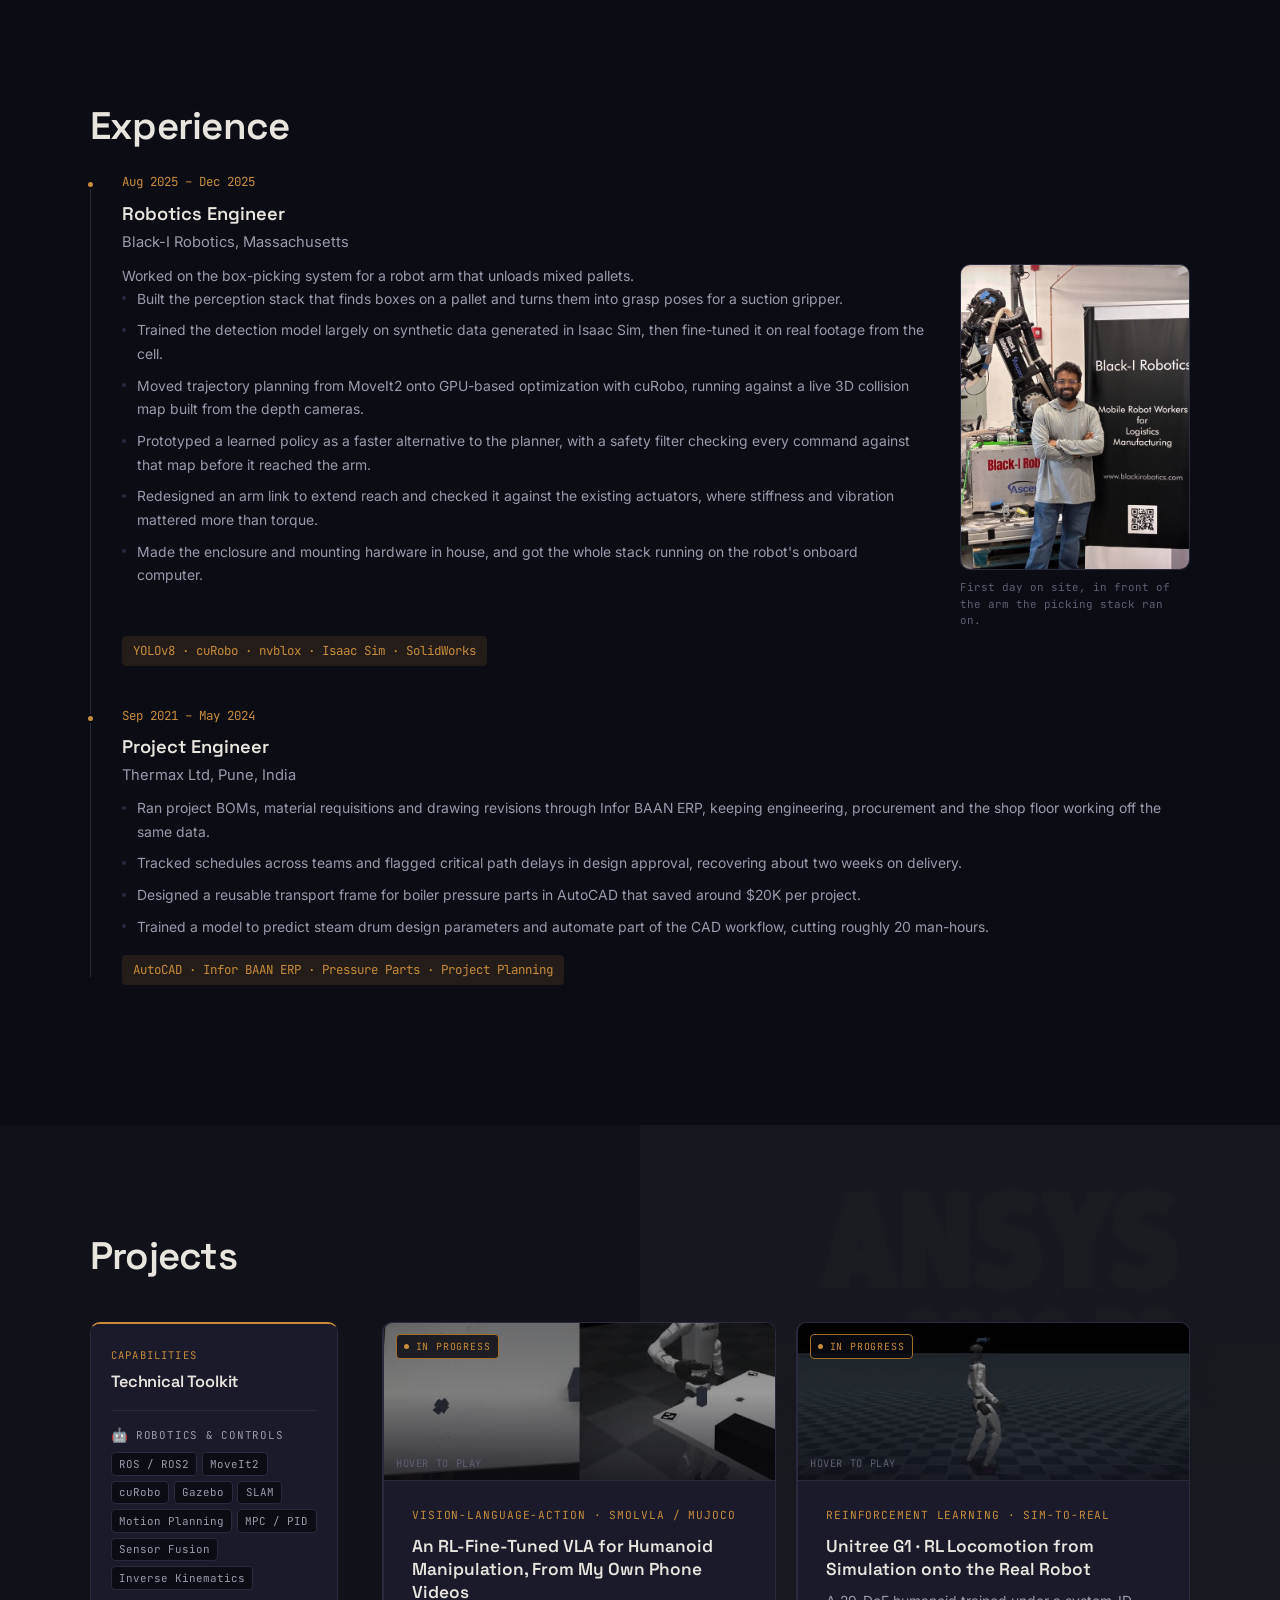
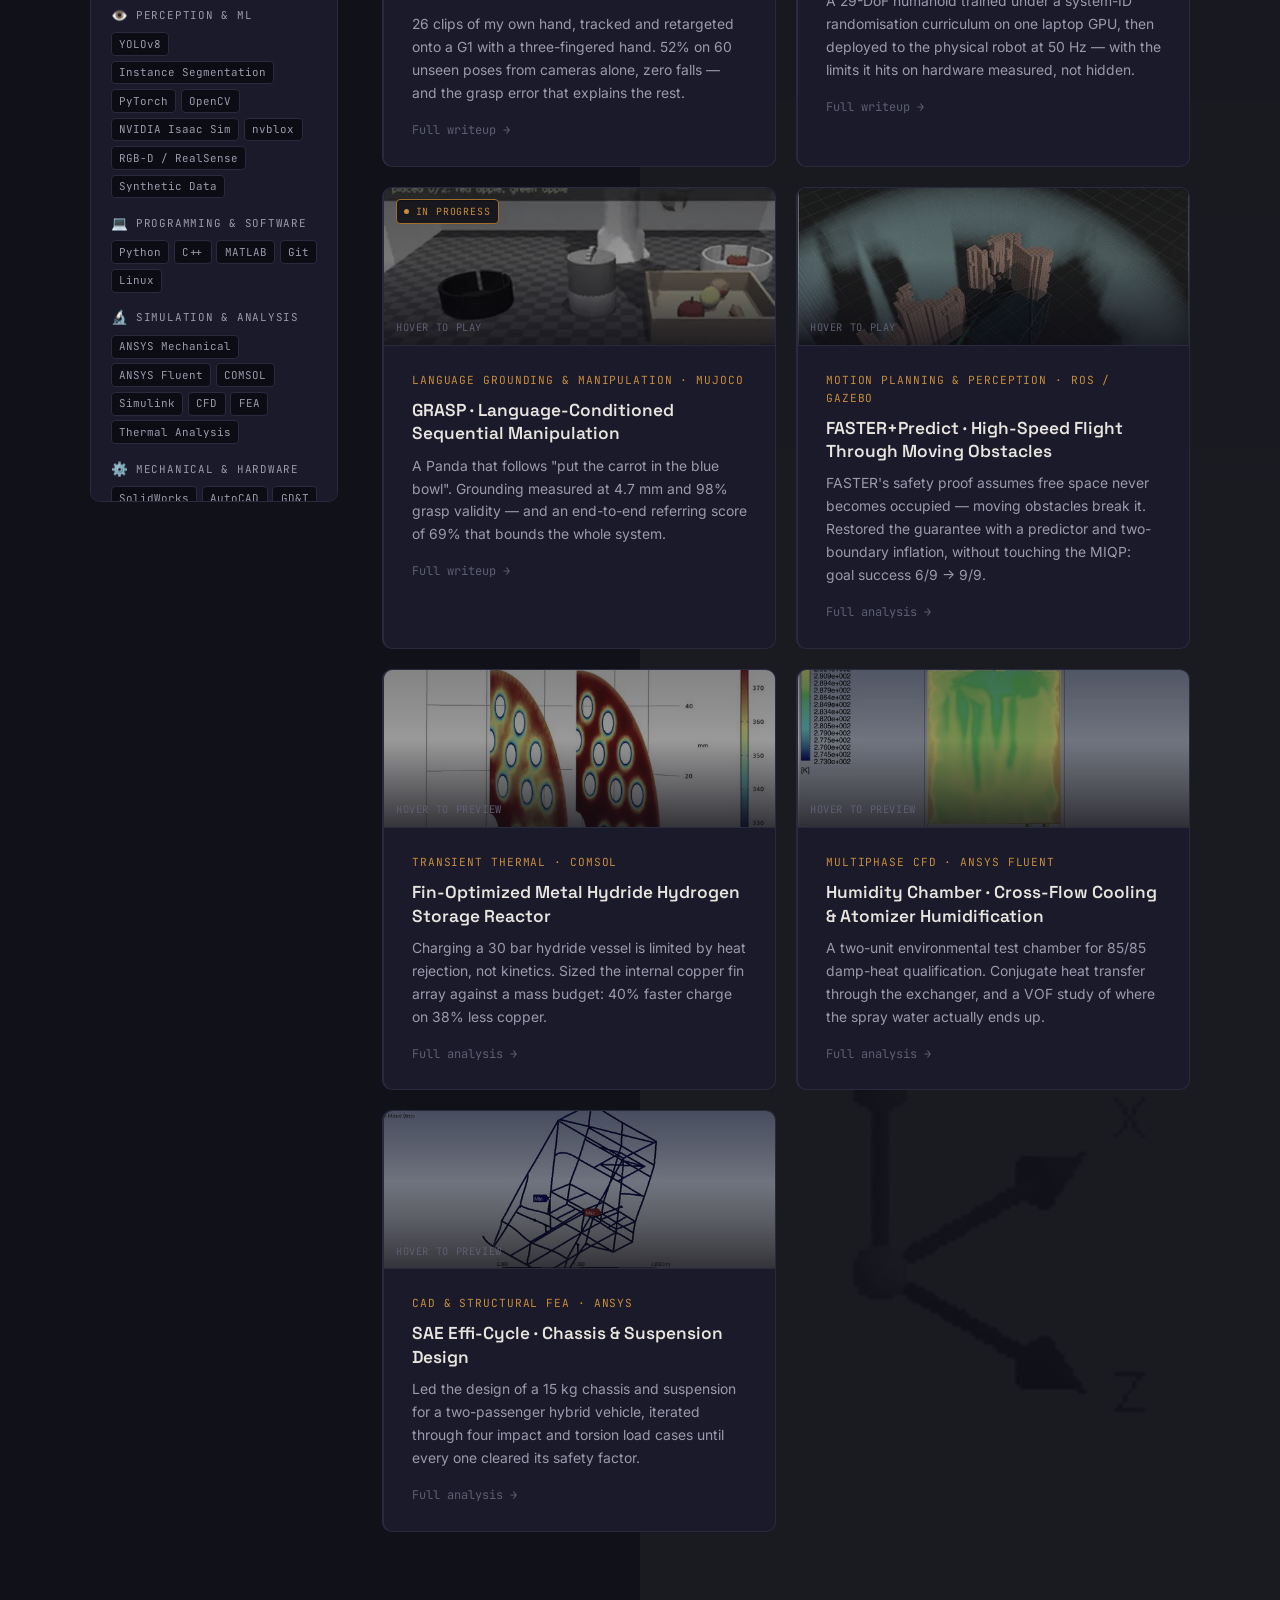
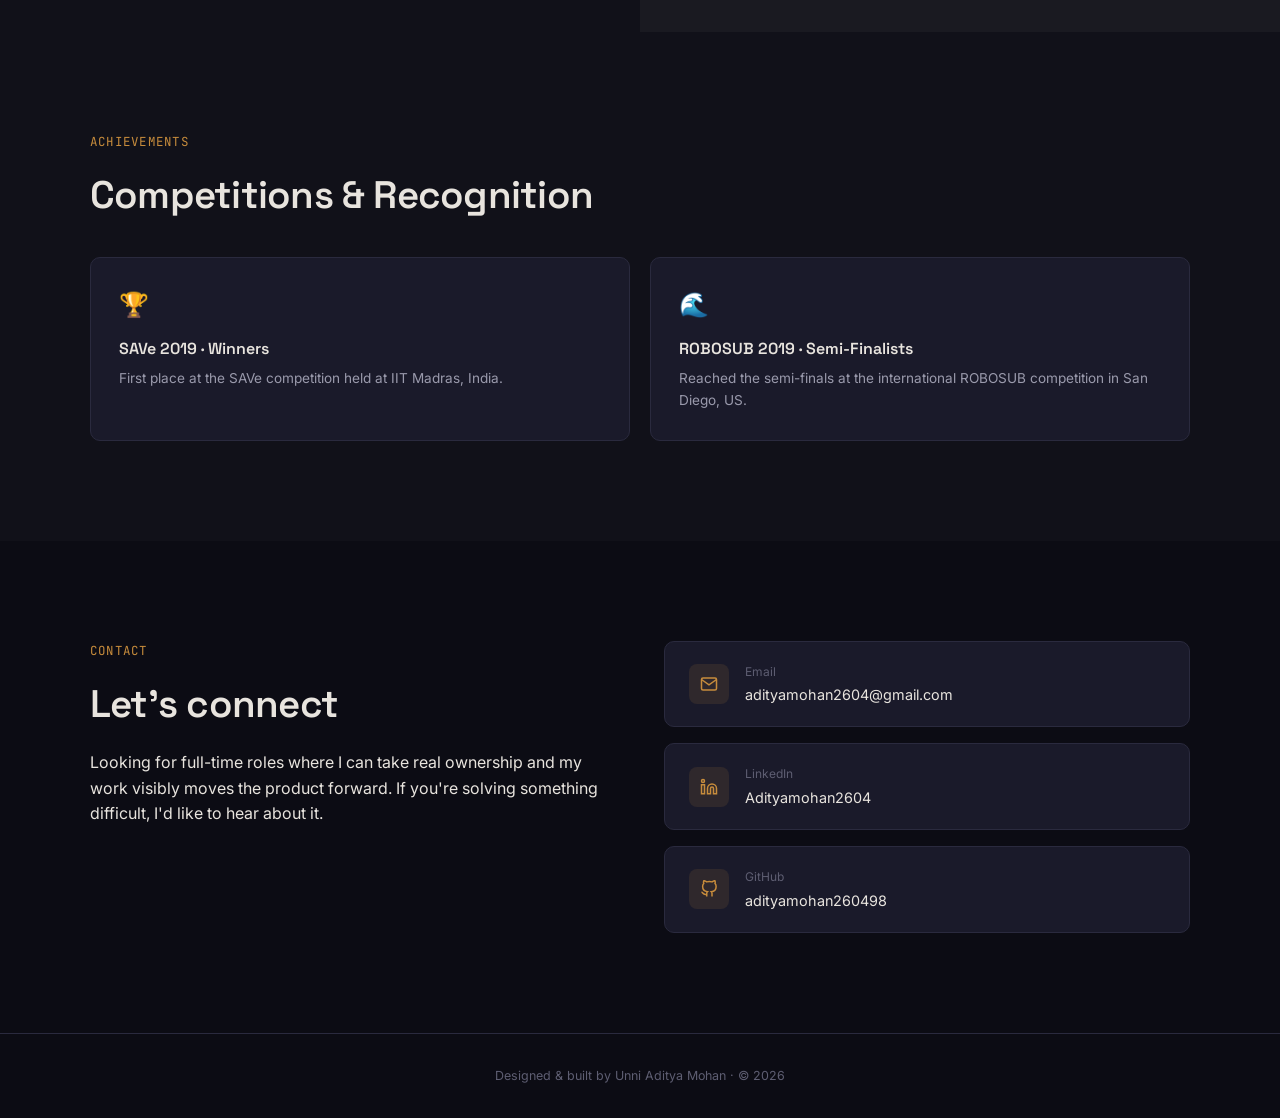
==== commit 22cd4051: "Organise pages: real video off the front page, GRASP refresh, tighter writeups Front page:  * The G1" ====
--- a/index.html
+++ b/index.html
@@ -274,6 +274,8 @@
 
         <a class="project-card reveal" id="p-g1-locomotion" href="projects/g1-locomotion.html">
           <div class="pc-preview" data-interval="1000">
+            <!-- Simulation footage only. The real-robot video lives on the project
+                 page, where it has room and a caption. -->
             <img class="active" src="assets/images/thumbs/g1-locomotion/01.jpg" alt="Unitree G1 humanoid walking forward in MuJoCo">
             <img data-src="assets/images/thumbs/g1-locomotion/02.jpg" alt="G1 stepping sideways with command velocity arrow">
             <img data-src="assets/images/thumbs/g1-locomotion/03.jpg" alt="G1 support phase with foot contact markers">
@@ -308,11 +310,11 @@
             <div class="pc-dots"><i class="on"></i><i></i><i></i><i></i></div>
           </div>
           <div class="pc-body">
-            <div class="pc-type">VLM Grounding &amp; Manipulation · MuJoCo</div>
-            <div class="pc-title">Kitchen Semantic Pick-and-Place · VLM Grounding into Asymmetric RL</div>
-            <div class="pc-desc">
-              A Panda that follows "put the carrot in the blue bowl". Measured the grounding pipeline first —
-              98% recall, 4.8 mm — then used those numbers as the noise model the policy trains against.
+            <div class="pc-type">Language Grounding &amp; Manipulation · MuJoCo</div>
+            <div class="pc-title">GRASP · Language-Conditioned Sequential Manipulation</div>
+            <div class="pc-desc">
+              A Panda that follows "put the carrot in the blue bowl". Grounding measured at 4.7 mm and 98%
+              grasp validity — and an end-to-end referring score of 69% that bounds the whole system.
             </div>
             <div class="pc-go">Full writeup <span>→</span></div>
           </div>
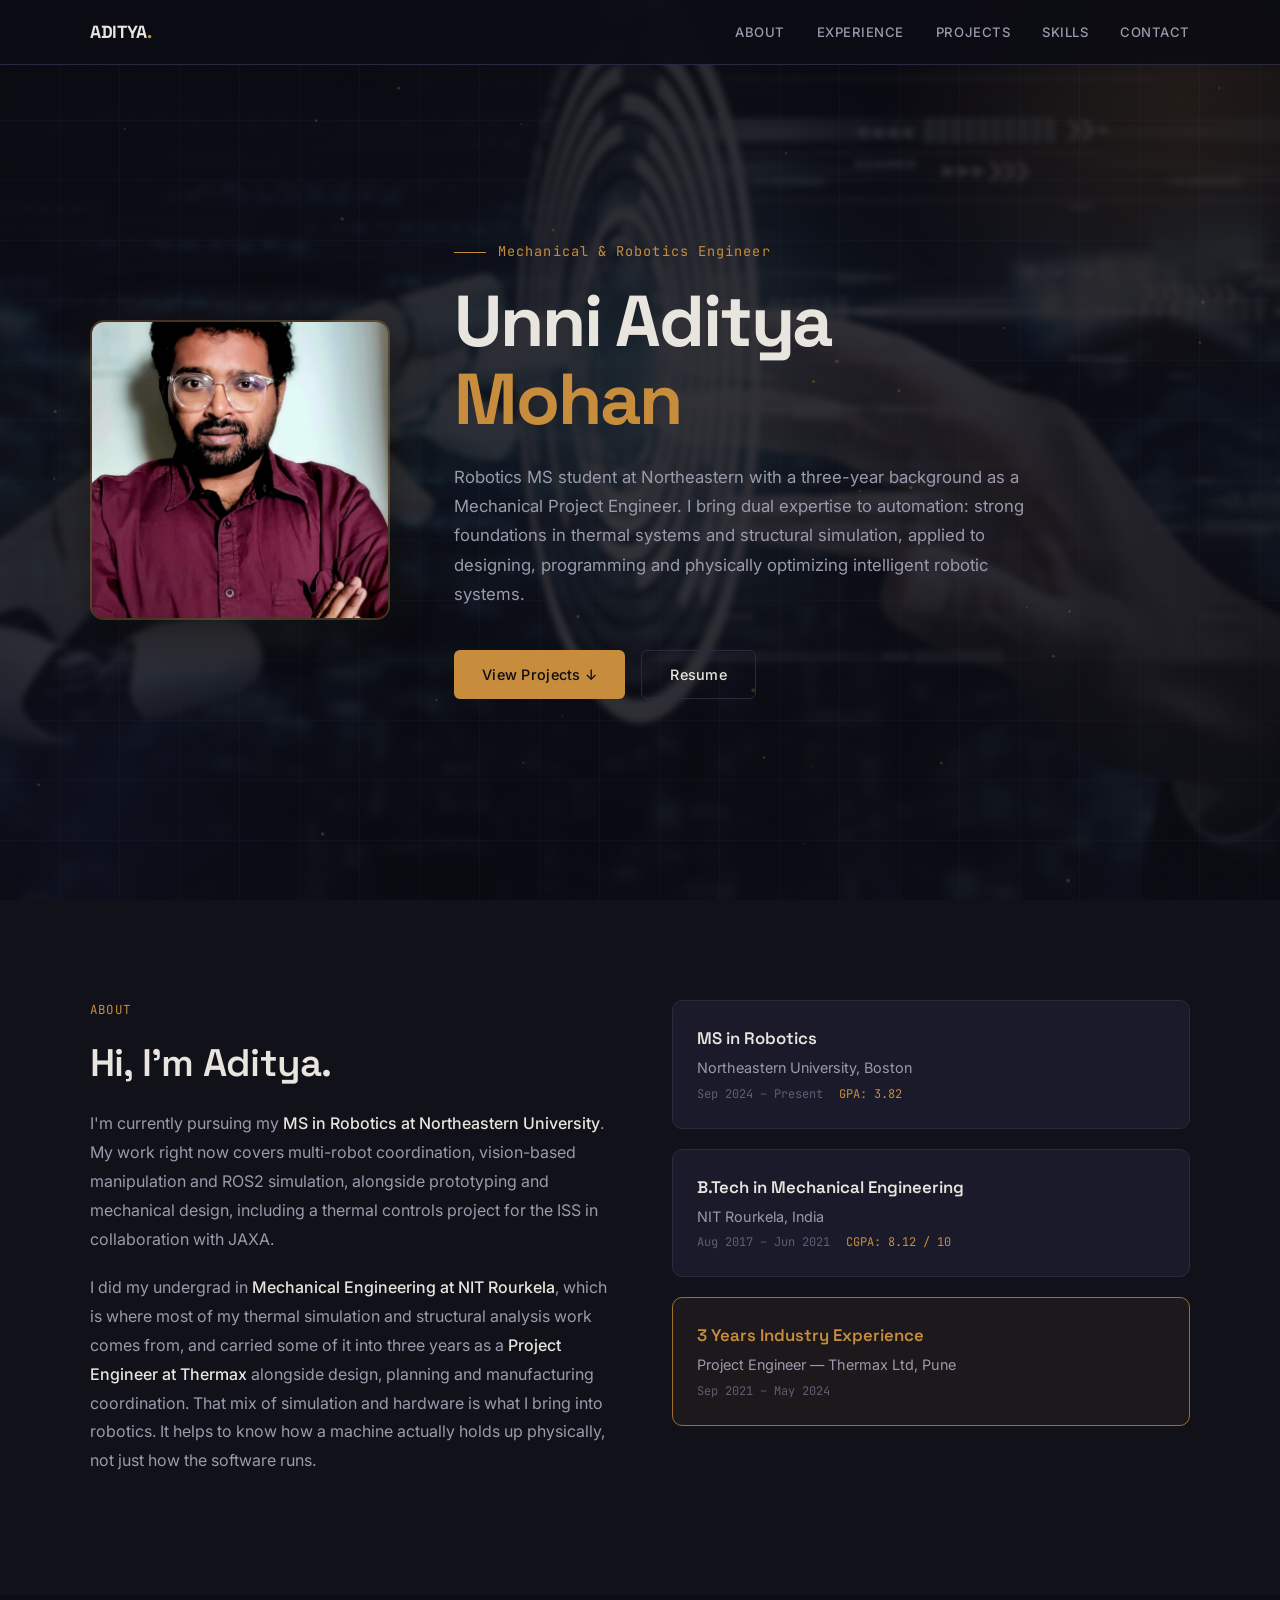
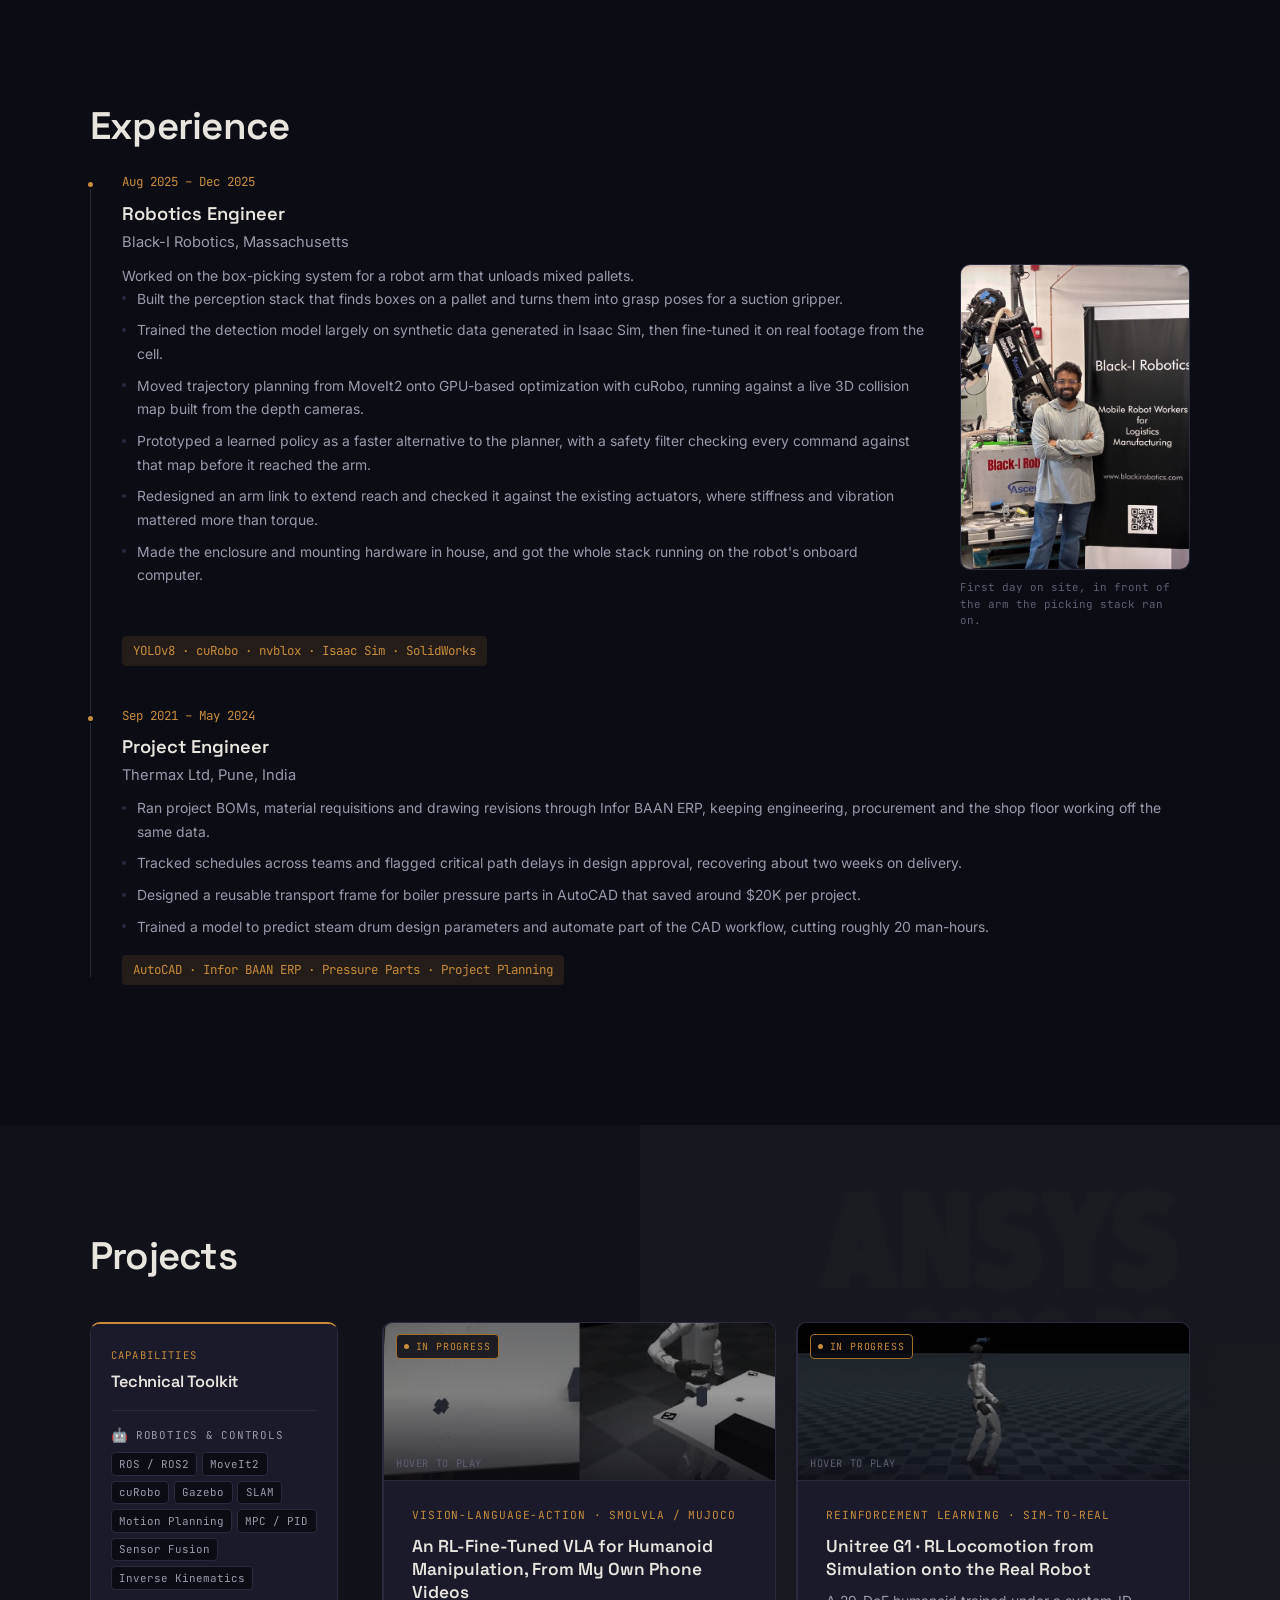
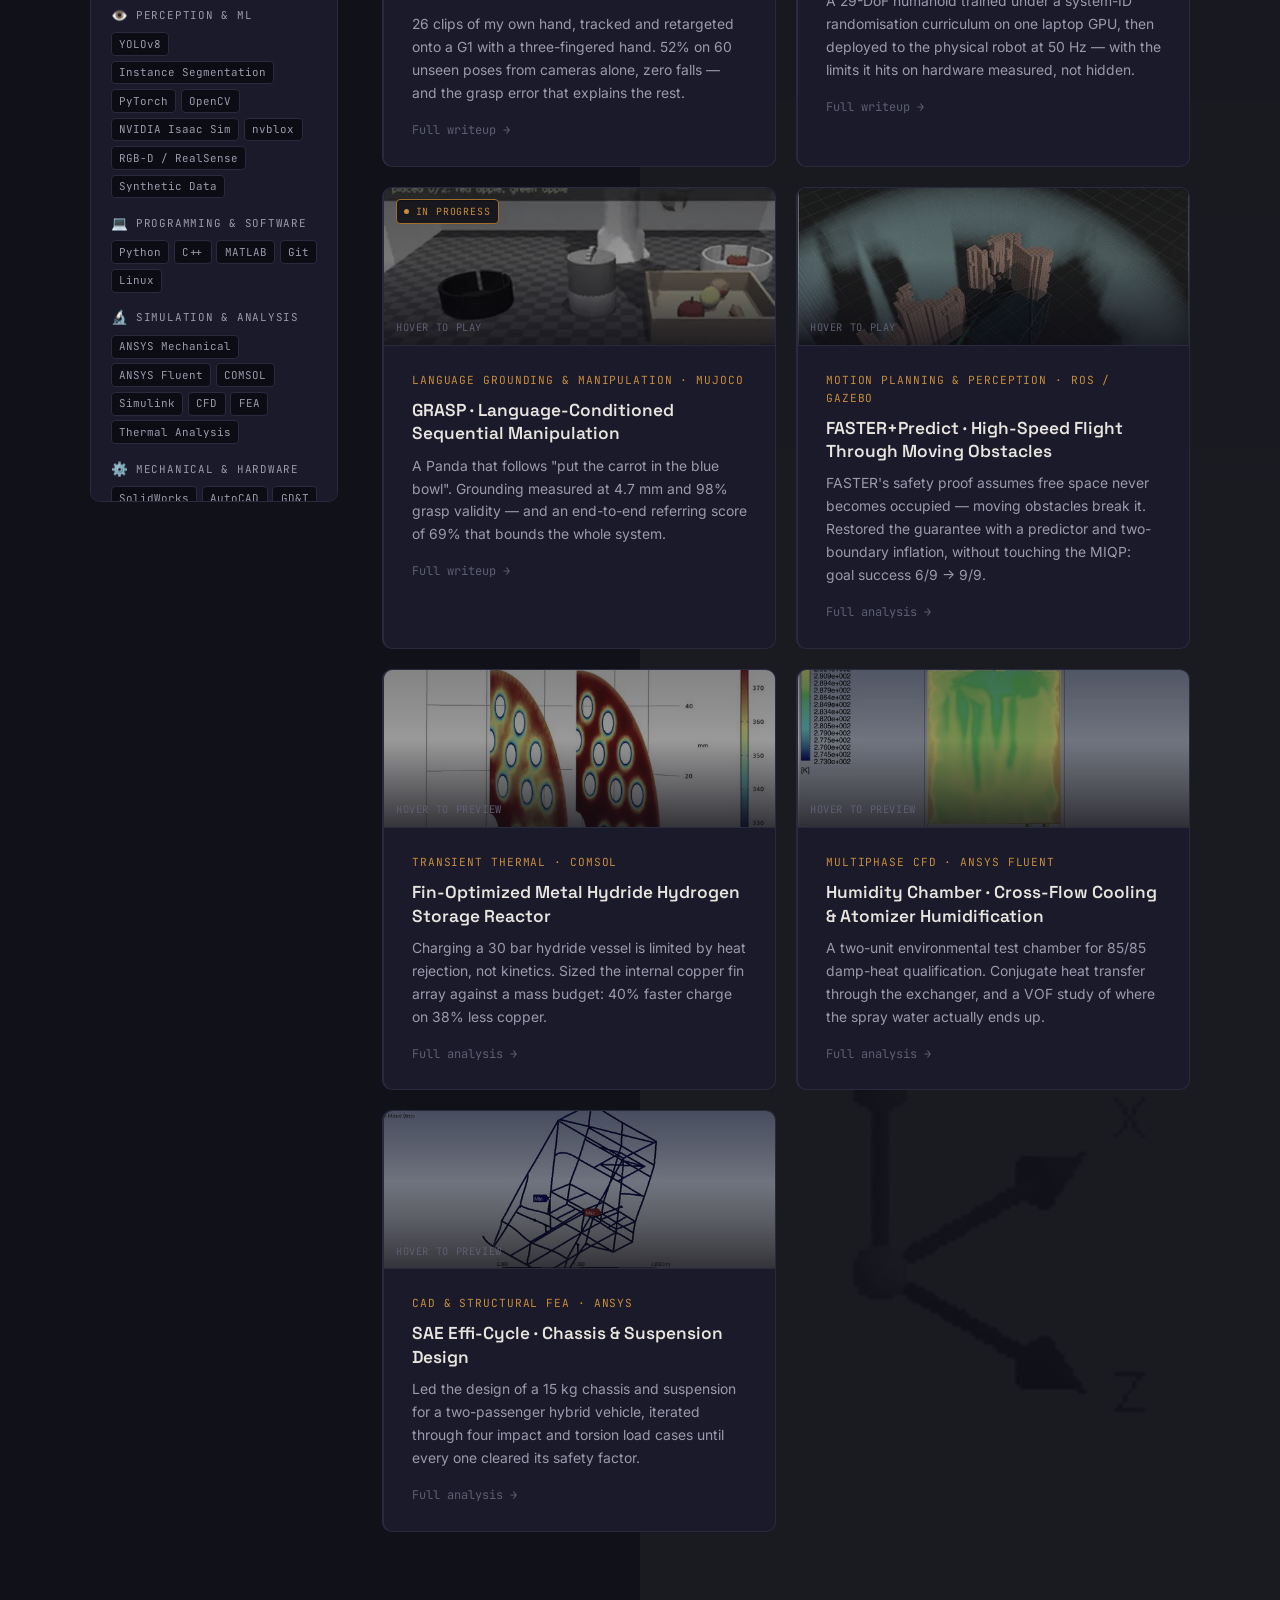
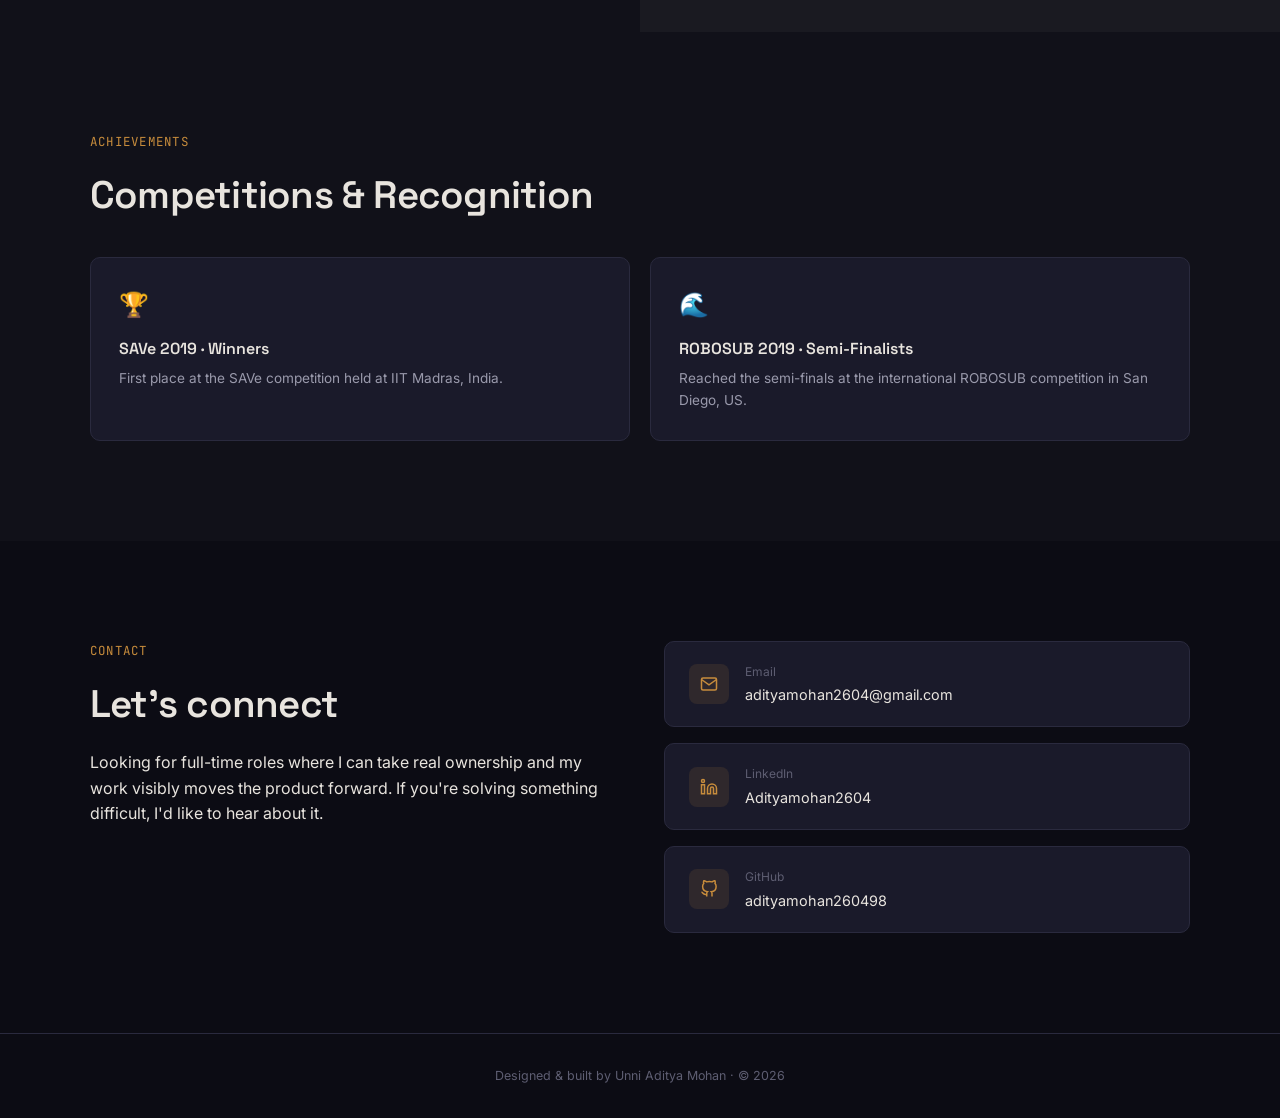
==== commit dc2f4977: "VLA page: put the final-model clip beside the intro .featured-desc is capped at 700px, so on a wide " ====
--- a/index.html
+++ b/index.html
@@ -8,7 +8,7 @@
   <link rel="preconnect" href="https://fonts.googleapis.com">
   <link rel="preconnect" href="https://fonts.gstatic.com" crossorigin>
   <link href="https://fonts.googleapis.com/css2?family=Space+Grotesk:wght@400;500;600;700&family=Inter:wght@300;400;500;600&family=JetBrains+Mono:wght@400;500&display=swap" rel="stylesheet">
-  <link rel="stylesheet" href="assets/css/main.css?v=6">
+  <link rel="stylesheet" href="assets/css/main.css?v=7">
 </head>
 <body>
 
@@ -527,7 +527,7 @@
   <p>Designed &amp; built by Unni Aditya Mohan · © 2026</p>
 </footer>
 
-<script src="assets/js/main.js?v=6"></script>
+<script src="assets/js/main.js?v=7"></script>
 
 </body>
 </html>
--- a/assets/css/main.css
+++ b/assets/css/main.css
@@ -242,6 +242,23 @@
   padding: 1rem 2.5rem; color: var(--text-secondary); font-size: 0.92rem; line-height: 1.75;
   max-width: 700px;
 }
+/* Intro with a small clip in the space beside the text. .featured-desc caps at
+   700px, so on a wide card the right-hand column would otherwise sit empty. */
+.intro-split {
+  display: grid; grid-template-columns: minmax(0, 1fr) 320px;
+  gap: 2rem; align-items: start; padding-right: 2.5rem;
+}
+.intro-split .featured-desc { max-width: none; padding-right: 0; }
+.intro-aside { margin: 1rem 0 0; }
+.intro-aside video {
+  width: 100%; display: block; border-radius: 8px;
+  border: 1px solid var(--border); background: #0a0a12;
+}
+.intro-aside figcaption {
+  margin-top: 0.55rem; font-size: 0.74rem; line-height: 1.55; color: var(--text-muted);
+}
+.intro-aside figcaption b { color: var(--text-secondary); font-weight: 600; }
+
 .featured-tech { padding: 0 2.5rem 1.5rem; display: flex; flex-wrap: wrap; gap: 0.4rem; }
 
 .project-gallery {
@@ -817,6 +834,8 @@
 @media (max-width: 900px) {
   .exp-split { grid-template-columns: 1fr; gap: 1.5rem; }
   .exp-photo { max-width: 260px; }
+  .intro-split { grid-template-columns: 1fr; gap: 0; padding-right: 0; }
+  .intro-aside { margin: 0 2.5rem 1.5rem; max-width: 320px; }
 }
 
 /* ══════════════ Projects + sticky skills rail ══════════════ */
